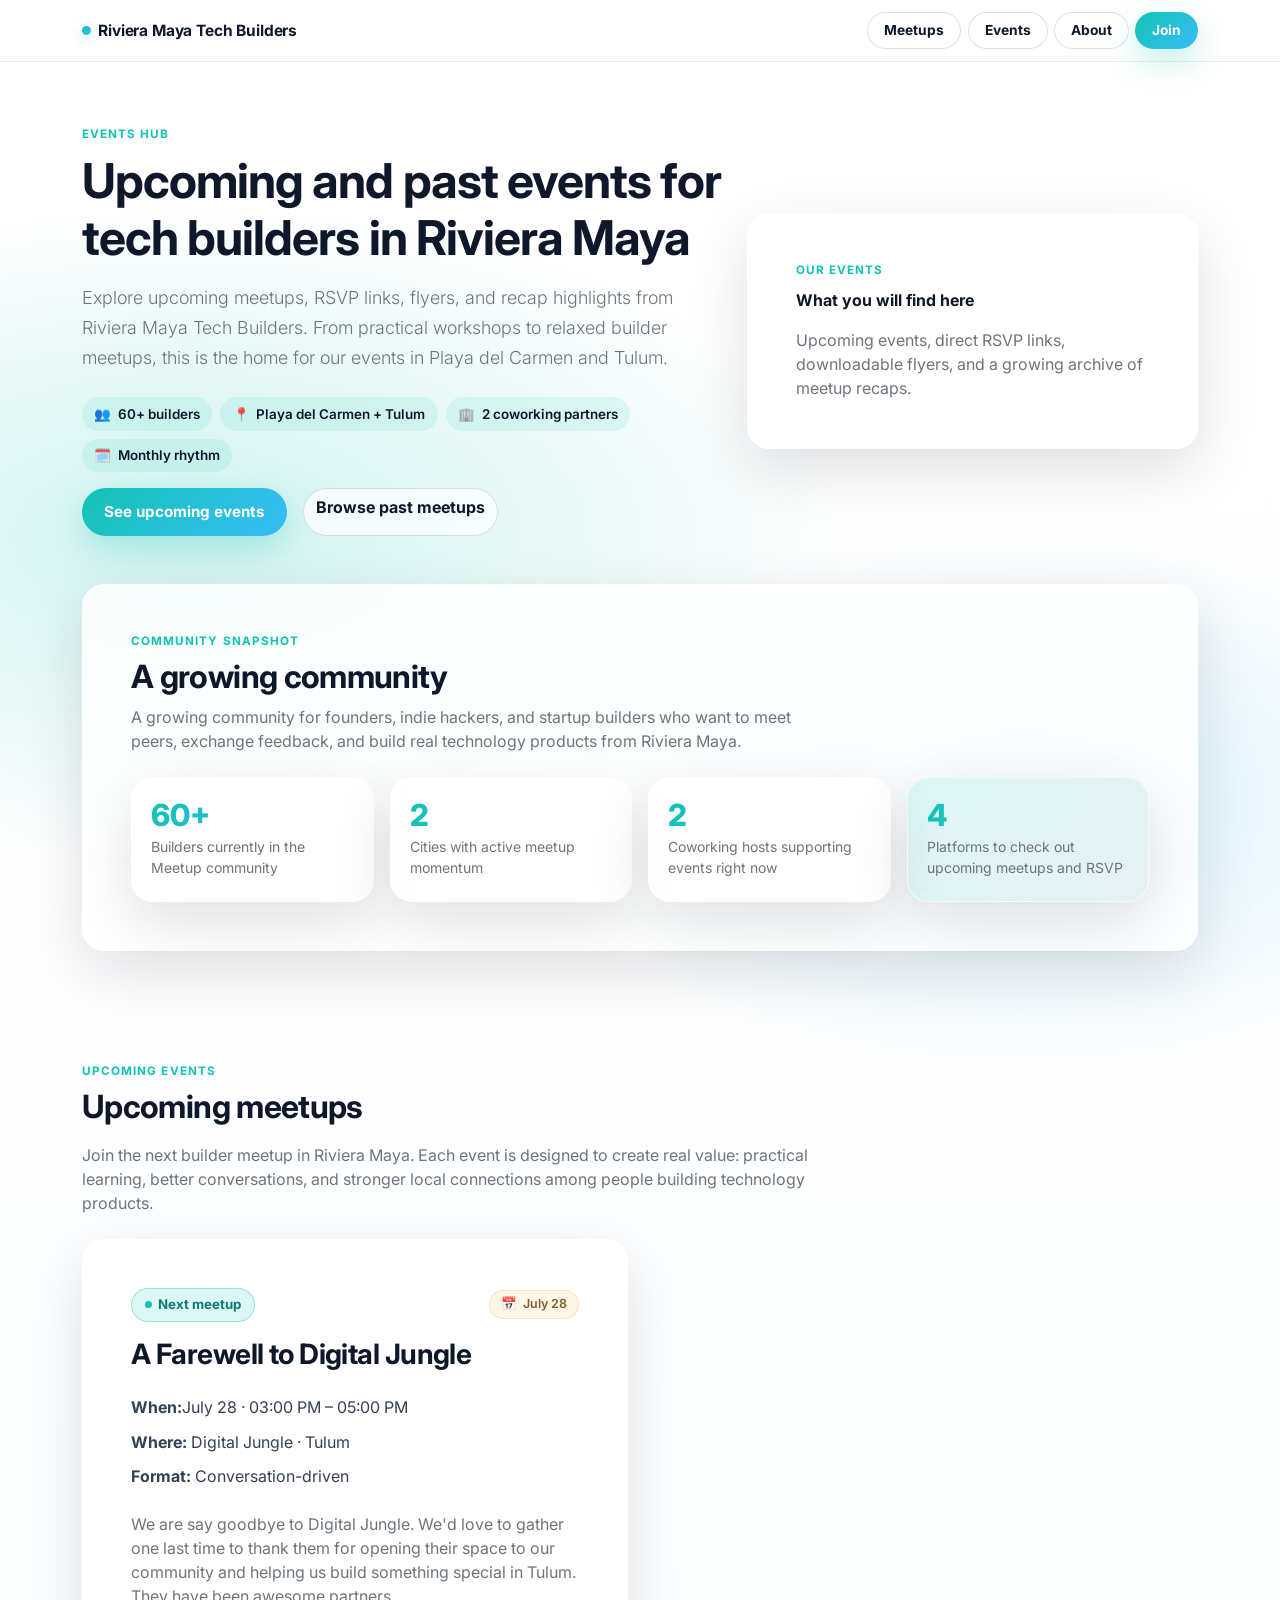
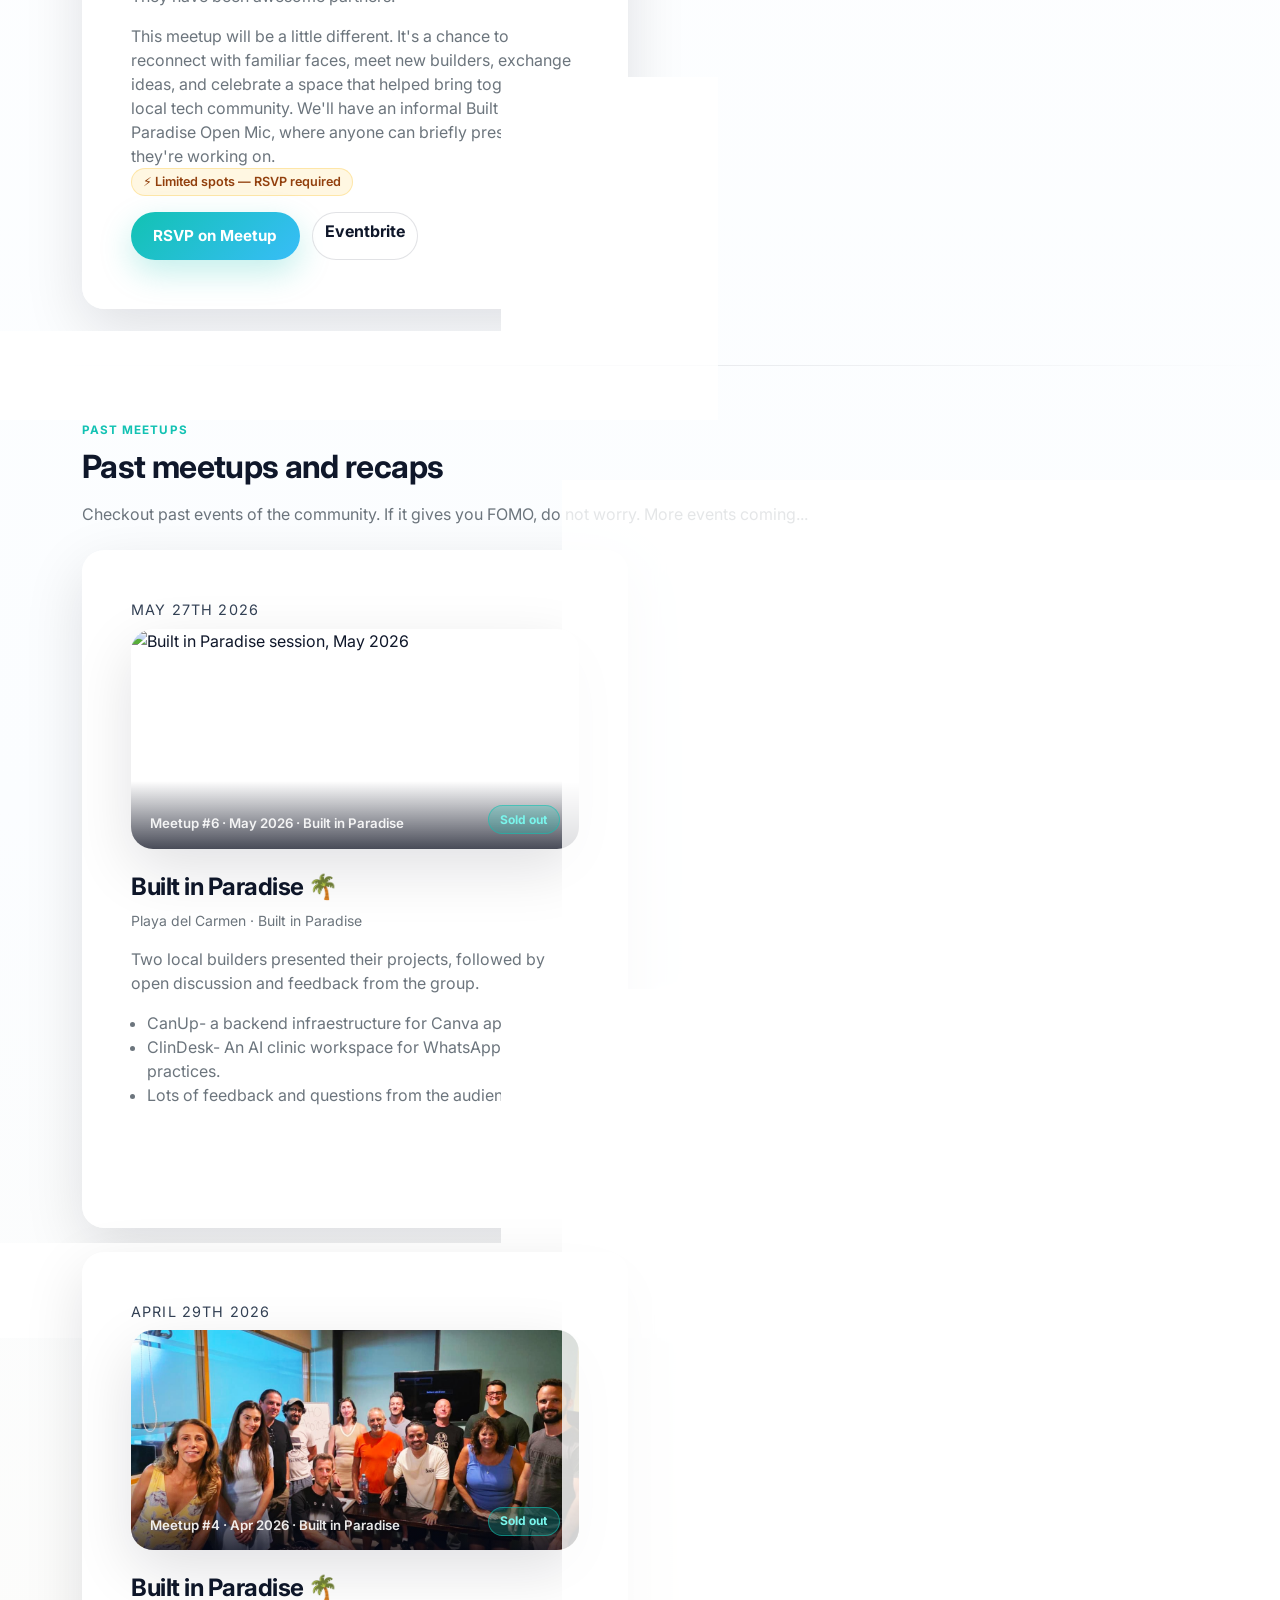
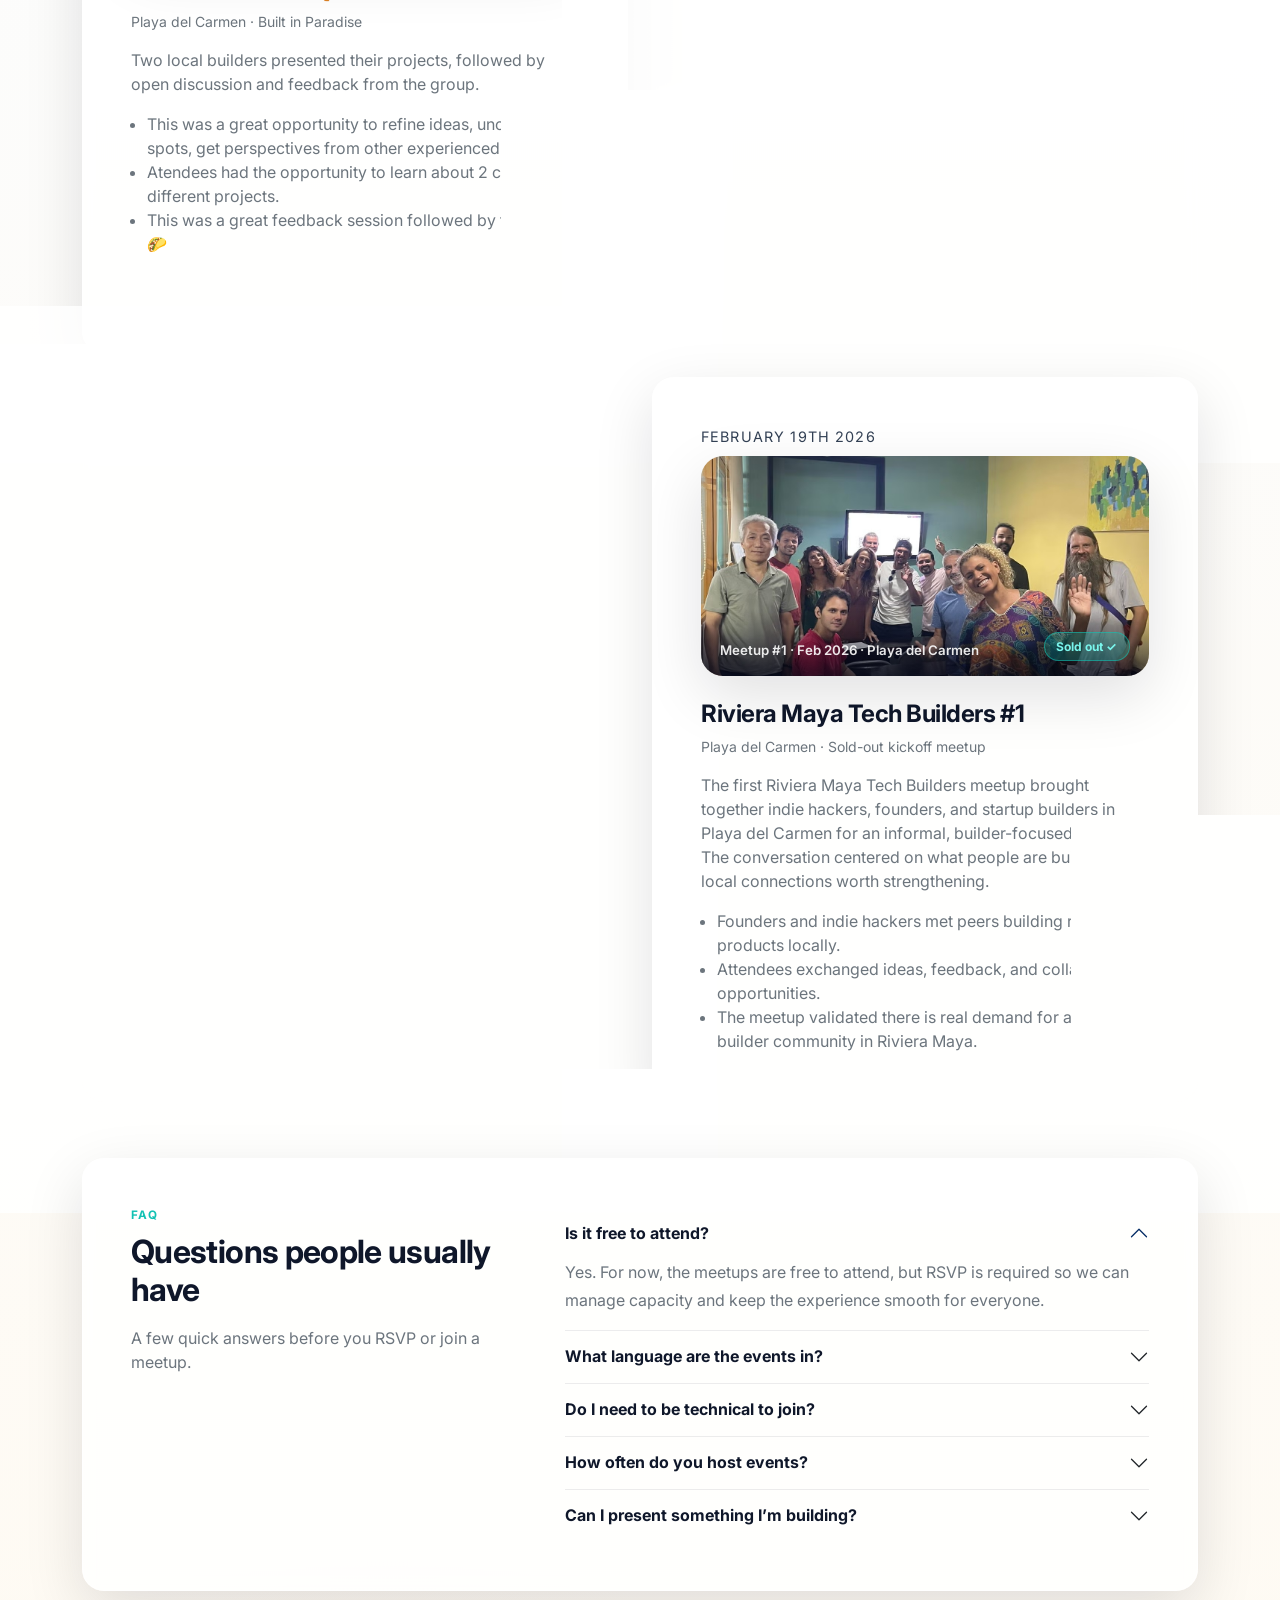
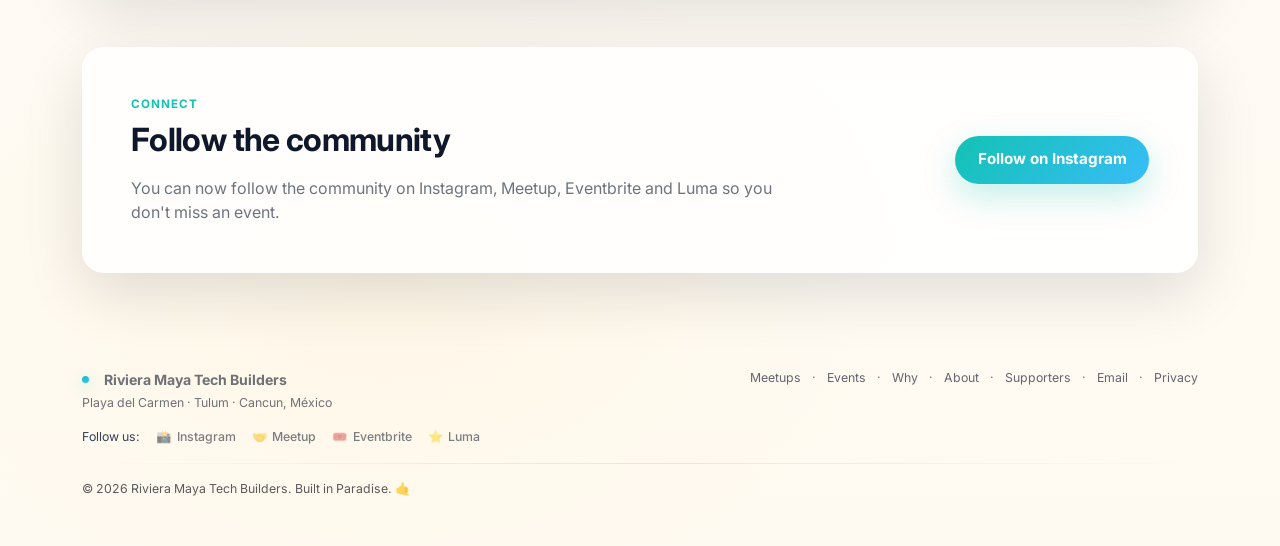
==== events.html @ 6c993499 "add tulum event" ====
<!doctype html>
<html lang="en">
<head>
  <meta charset="utf-8" />
  <meta name="viewport" content="width=device-width, initial-scale=1" />

  <!-- ── SEO: Primary ─────────────────────────────────────── -->
  <title>Riviera Maya Tech Builders Events | Meetups for Founders & Indie Hackers</title>
  <meta name="description" content="See upcoming and past Riviera Maya Tech Builders events in Playa del Carmen and Tulum. Workshops, meetup recaps, RSVP links, and community updates for founders and indie hackers." />
  <meta name="author" content="Riviera Maya Tech Builders" />
  <link rel="canonical" href="https://rivieramaya.tech/events" />
  <meta name="robots" content="index, follow" />
  <meta name="theme-color" content="#12c2b3" />

  <!-- ── SEO: Open Graph ──────────────────────────────────── -->
  <meta property="og:type" content="website" />
  <meta property="og:url" content="https://rivieramaya.tech/events" />
  <meta property="og:title" content="Riviera Maya Tech Builders Events | Upcoming & Past Meetups" />
  <meta property="og:description" content="See upcoming and past Riviera Maya Tech Builders events, meetup recaps, photos, and RSVP links." />
  <meta property="og:image" content="https://rivieramaya.tech/assets/og-image.png" />
  <meta property="og:image:width" content="1200" />
  <meta property="og:image:height" content="630" />
  <meta property="og:site_name" content="Riviera Maya Tech Builders" />
  <meta property="og:locale" content="en_US" />

  <!-- ── SEO: Twitter Card ────────────────────────────────── -->
  <meta name="twitter:card" content="summary_large_image" />
  <meta name="twitter:url" content="https://rivieramaya.tech/events" />
  <meta name="twitter:title" content="Riviera Maya Tech Builders Events" />
  <meta name="twitter:description" content="Monthly meetups for indie hackers, SaaS founders & startup builders in Riviera Maya. Join the community." />
  <meta name="twitter:image" content="https://rivieramaya.tech/assets/og-image.png" />
  <meta name="twitter:site" content="@rivieramayatech" />

  <!-- ── Favicon ──────────────────────────────────────────── -->
  <link rel="icon" type="image/png" href="assets/favicon.png" />
  <link rel="apple-touch-icon" href="assets/favicon.png" />

  <!-- ── JSON-LD: Organization + Events ──────────────────── -->
  <script type="application/ld+json">
{
  "@context": "https://schema.org",
  "@graph": [
    {
      "@type": "CollectionPage",
      "@id": "https://rivieramaya.tech/events#webpage",
      "url": "https://rivieramaya.tech/events",
      "name": "Riviera Maya Tech Builders Events",
      "description": "Upcoming and past Riviera Maya Tech Builders events for founders, indie hackers, and startup builders.",
      "isPartOf": { "@id": "https://rivieramaya.tech/#website" },
      "about": { "@id": "https://rivieramaya.tech/#organization" },
      "inLanguage": "en"
    },
    {
      "@type": "Organization",
      "@id": "https://rivieramaya.tech/#organization",
      "name": "Riviera Maya Tech Builders",
      "url": "https://rivieramaya.tech/",
      "logo": {
        "@type": "ImageObject",
        "url": "https://rivieramaya.tech/assets/og-image.png",
        "width": 1200,
        "height": 630
      },
      "sameAs": [
        "https://www.instagram.com/rivieramayatech",
        "https://www.meetup.com/riviera-maya-tech-builders/",
        "https://www.eventbrite.com.mx/o/120842868943",
        "https://lu.ma/rivieramayatech"
      ],
      "contactPoint": {
        "@type": "ContactPoint",
        "email": "hello@rivieramaya.tech",
        "contactType": "community"
      }
    },
    {
      "@type": "Event",
      "@id": "https://rivieramaya.tech/events#event-tulum-2026-04-25",
      "name": "Riviera Maya Tech Builders – Tulum Chapter Builders Meetup",
      "description": "A relaxed, conversation-driven meetup for people building technology products in and around Tulum. Builders meet to share what they are working on, exchange ideas, and spark collaborations.",
      "startDate": "2026-04-25T10:00:00-05:00",
      "endDate": "2026-04-25T12:30:00-05:00",
      "eventAttendanceMode": "https://schema.org/OfflineEventAttendanceMode",
      "eventStatus": "https://schema.org/EventScheduled",
      "image": [
        "https://rivieramaya.tech/assets/og-image.png"
      ],
      "url": "https://www.meetup.com/riviera-maya-tech-builders/events/313715257/",
      "organizer": { "@id": "https://rivieramaya.tech/#organization" },
      "location": {
        "@type": "Place",
        "name": "Digital Jungle",
        "address": {
          "@type": "PostalAddress",
          "addressLocality": "Tulum",
          "addressRegion": "Quintana Roo",
          "addressCountry": "MX"
        }
      }
    },
    {
      "@type": "Event",
      "@id": "https://rivieramaya.tech/events#event-pdc-2026-04-29",
      "name": "Riviera Maya Tech Builders – Built in Paradise",
      "description": "A builder feedback session in Playa del Carmen where two local builders present their projects, receive thoughtful feedback, and spark open discussion around products being built in Riviera Maya.",
      "startDate": "2026-04-29T18:00:00-05:00",
      "endDate": "2026-04-29T20:00:00-05:00",
      "eventAttendanceMode": "https://schema.org/OfflineEventAttendanceMode",
      "eventStatus": "https://schema.org/EventScheduled",
      "image": [
        "https://rivieramaya.tech/assets/og-image.png"
      ],
      "url": "https://www.meetup.com/riviera-maya-tech-builders/events/313937793/",
      "organizer": { "@id": "https://rivieramaya.tech/#organization" },
      "location": {
        "@type": "Place",
        "name": "Nest Coworking",
        "address": {
          "@type": "PostalAddress",
          "addressLocality": "Playa del Carmen",
          "addressRegion": "Quintana Roo",
          "addressCountry": "MX"
        }
      }
    }
  ]
}
</script>

  <!-- ── Tally embed ──────────────────────────────────────── -->
  <script async src="https://tally.so/widgets/embed.js"></script>

  <!-- ── Bootstrap 5 ─────────────────────────────────────── -->
  <link href="https://cdn.jsdelivr.net/npm/bootstrap@5.3.3/dist/css/bootstrap.min.css" rel="stylesheet" />

  <!-- ── Fonts ────────────────────────────────────────────── -->
  <link rel="preconnect" href="https://fonts.googleapis.com" />
  <link rel="preconnect" href="https://fonts.gstatic.com" crossorigin />
  <link href="https://fonts.googleapis.com/css2?family=Inter:wght@400;500;600;700;800&display=swap" rel="stylesheet" />

  <link rel="stylesheet" href="assets/style.css" />

  <style>
    .events-hero {
    padding-top: calc(var(--nav-h) + 4rem);
    padding-bottom: 3rem;
  }

  .eyebrow-link {
    color: var(--sea);
    font-weight: 700;
    text-decoration: none;
  }

  .stats-grid {
    display: grid;
    grid-template-columns: repeat(4, minmax(0, 1fr));
    gap: 1rem;
  }

  .stat-card {
    padding: 1.4rem 1.2rem;
    border-radius: 22px;
    background: rgba(255,255,255,.82);
    backdrop-filter: blur(6px);
    -webkit-backdrop-filter: blur(6px);
    border: 1px solid rgba(255,255,255,.65);
    box-shadow: var(--shadow);
    transition: transform .18s ease, box-shadow .18s ease;
  }
  .stat-card:hover {
    transform: translateY(-2px);
    box-shadow: 0 24px 60px rgba(2,6,23,.14);
  }

  .stat-value {
    font-size: 1.9rem;
    font-weight: 800;
    line-height: 1;
    margin-bottom: .35rem;
    background: linear-gradient(135deg, var(--sea) 0%, var(--sea-2) 100%);
    -webkit-background-clip: text;
    -webkit-text-fill-color: transparent;
    background-clip: text;
  }

  .event-detail-card { position: relative; }

  .event-link-row {
    display: flex;
    flex-wrap: wrap;
    gap: .75rem;
    margin-top: 1.25rem;
  }

  .event-detail-list {
    display: grid;
    gap: .65rem;
    margin: 1rem 0 0;
  }

  .event-detail-list div { color: var(--muted); }

  .section-note { max-width: 760px; }

  .archive-photo {
    width: 100%;
    height: 240px;
    object-fit: cover;
    object-position: center;
    border-radius: 16px;
    border: 1px solid rgba(15,23,42,.06);
    margin-bottom: 1rem;
    display: block;
    box-shadow: 0 10px 25px rgba(2,6,23,.08);
    transition: transform .25s ease, box-shadow .25s ease;
  }

  .archive-photo:hover {
    transform: scale(1.02);
    box-shadow: 0 16px 40px rgba(2,6,23,.12);
  }

  .micro-pill {
    display: inline-flex;
    align-items: center;
    gap: .4rem;
    padding: .42rem .78rem;
    border-radius: 999px;
    background: rgba(18,194,179,.10);
    color: var(--ink);
    font-size: .84rem;
    font-weight: 600;
  }

  .archive-year {
    font-size: .9rem;
    letter-spacing: .08em;
    text-transform: uppercase;
    color: var(--muted);
  }

  .instagram-card {
    background: linear-gradient(135deg, rgba(18,194,179,.14), rgba(11,119,138,.10));
  }

  /* Past event photos: compact fixed height (not the wide 16/10 ratio used on homepage) */
  #past-events .community-photo {
    aspect-ratio: unset;
    height: 220px;
  }

  @media (max-width: 991px) {
    .stats-grid { grid-template-columns: repeat(2, minmax(0,1fr)); }
  }

  @media (max-width: 575px) {
    .stats-grid { grid-template-columns: 1fr; }
  }

  .faq-accordion .accordion-item {
    background: transparent;
    border: 0;
    border-bottom: 1px solid rgba(15,23,42,.08);
  }

  .faq-accordion .accordion-button {
    background: transparent;
    box-shadow: none;
    padding: 1rem 0;
    font-weight: 700;
    color: var(--ink);
  }

  .faq-accordion .accordion-button:not(.collapsed) {
    background: transparent;
    color: var(--ink);
  }

  .faq-accordion .accordion-button:focus {
    box-shadow: none;
  }

  .faq-accordion .accordion-body {
    padding: 0 0 1rem 0;
    line-height: 1.7;
  }
  </style>
</head>

<body>
  <a href="#main-content" class="skip-link">Skip to main content</a>

  <!-- ════════════════ NAV ════════════════ -->
  <nav class="navbar" id="mainNav" role="navigation" aria-label="Main navigation">
    <div class="container">
      <a class="navbar-brand fw-bold" href="index.html" aria-label="Riviera Maya Tech Builders – home">
        <span class="brand-dot" aria-hidden="true"></span>
        <span class="brand-name">Riviera Maya Tech Builders</span>
        <span class="brand-name-short">RM Tech Builders</span>
      </a>
      <div class="nav-actions">
        <a class="btn ghost btn-sm" href="index.html#meetups">Meetups</a>
        <a class="btn ghost btn-sm" href="events.html" aria-current="page">Events</a>
        <a class="btn ghost btn-sm" href="index.html#about">About</a>
        <button
          class="btn cta btn-sm"
          data-tally-open="J9OvqK"
          data-tally-layout="modal"
          data-tally-width="374"
          data-tally-emoji-text="👋"
          data-tally-emoji-animation="heart-beat"
          data-tally-auto-close="3000"
          aria-label="Join the community"
        >
          Join
        </button>
      </div>
    </div>
  </nav>

  <main id="main-content">
    <section class="section events-hero" aria-labelledby="events-heading">
      <div class="container">
        <div class="row g-4 align-items-center">
          <div class="col-lg-7 fade-up visible">
            <div class="kicker mb-2">Events hub</div>
            <h1 class="display-5 fw-bold mb-3" id="events-heading">Upcoming and past events for tech builders in Riviera Maya</h1>
            <p class="lead text-secondary mb-4" style="max-width:720px">
              Explore upcoming meetups, RSVP links, flyers, and recap highlights from Riviera Maya Tech Builders. From practical workshops to relaxed builder meetups, this is the home for our events in Playa del Carmen and Tulum.
            </p>
            <div class="d-flex flex-wrap gap-2 mb-3">
              <span class="micro-pill"><span aria-hidden="true">👥</span> 60+ builders</span>
              <span class="micro-pill"><span aria-hidden="true">📍</span> Playa del Carmen + Tulum</span>
              <span class="micro-pill"><span aria-hidden="true">🏢</span> 2 coworking partners</span>
              <span class="micro-pill"><span aria-hidden="true">🗓️</span> Monthly rhythm</span>
            </div>
            <div class="d-flex flex-wrap gap-3">
              <a class="btn cta" href="#upcoming-events">See upcoming events</a>
              <a class="btn flyer-btn" href="#past-events">Browse past meetups</a>
            </div>
          </div>
          <div class="col-lg-5 fade-up delay-1 visible">
            <div class="glass p-4 p-md-5">
              <div class="kicker mb-2">Our events</div>
              <div class="fw-bold mb-3">What you will find here</div>
              <div class="text-secondary section-note">
                Upcoming events, direct RSVP links, downloadable flyers, and a growing archive of meetup recaps.
              </div>
            </div>
          </div>
        </div>
      </div>
    </section>

    <section class="section pt-0" aria-labelledby="community-snapshot-heading">
      <div class="container">
        <div class="glass p-4 p-md-5 fade-up visible">
          <div class="row align-items-end g-4 mb-4">
            <div class="col-lg-8">
              <div class="kicker mb-2">Community snapshot</div>
              <h2 class="fw-bold mb-2" id="community-snapshot-heading">A growing community</h2>
              <p class="text-secondary mb-0 section-note">
                A growing community for founders, indie hackers, and startup builders who want to meet peers, exchange feedback, and build real technology products from Riviera Maya.
              </p>
            </div>
          </div>
          <div class="stats-grid">
            <div class="stat-card">
              <div class="stat-value">60+</div>
              <div class="small text-secondary">Builders currently in the Meetup community</div>
            </div>
            <div class="stat-card">
              <div class="stat-value">2</div>
              <div class="small text-secondary">Cities with active meetup momentum</div>
            </div>
            <div class="stat-card">
              <div class="stat-value">2</div>
              <div class="small text-secondary">Coworking hosts supporting events right now</div>
            </div>
            <div class="stat-card instagram-card">
              <div class="stat-value">4</div>
              <div class="small text-secondary">Platforms to check out upcoming meetups and RSVP</div>
            </div>
          </div>
        </div>
      </div>
    </section>

    <section id="upcoming-events" class="section" aria-labelledby="upcoming-events-heading">
      <div class="container">
        <div class="row align-items-end g-4 mb-4">
          <div class="col-lg-8 fade-up visible">
            <div class="kicker mb-2">Upcoming events</div>
            <h2 class="fw-bold mb-3" id="upcoming-events-heading">Upcoming meetups</h2>
            <p class="text-secondary mb-0 section-note">
              Join the next builder meetup in Riviera Maya. Each event is designed to create real value: practical learning, better conversations, and stronger local connections among people building technology products.
            </p>
          </div>
        </div>

        <div class="row g-4">
          
          <div class="col-lg-6 fade-up delay-1 visible" id="tulum">
            <div class="glass p-4 p-md-5 meetup-card d-flex flex-column h-100 event-detail-card">
              <div class="d-flex align-items-center justify-content-between gap-3 mb-3">
                <span class="meetup-badge upcoming">Next meetup</span>
                <span class="date-chip"><span aria-hidden="true">📅</span> <time datetime="2026-07-28">July 28</time></span>
              </div>
              <h3 class="h3 fw-bold mb-2">A Farewell to Digital Jungle</h3>
              <div class="event-detail-list">
                <div><strong>When:</strong>July 28 · 03:00 PM – 05:00 PM</div>
                <div><strong>Where:</strong> Digital Jungle · Tulum</div>
                <div><strong>Format:</strong> Conversation-driven</div>
              </div>
              <p class="text-secondary mt-4 mb-3">
                We are say goodbye to Digital Jungle.
                We'd love to gather one last time to thank them for opening their space to our community and helping us build something special in Tulum. 
                They have been awesome partners.
              </p>
              <p class="text-secondary mb-0">
                This meetup will be a little different. 
              It's a chance to reconnect with familiar faces, meet new builders, exchange ideas, and celebrate a space that helped bring together the local tech community.
              We'll have an informal Built in Paradise Open Mic, where anyone can briefly present what they're working on.
              </p>
              <div class="mb-3">
                <span class="capacity-note">⚡ Limited spots — RSVP required</span>
              </div>
              <div class="event-link-row mt-auto">
                <a class="btn cta" href="https://www.meetup.com/riviera-maya-tech-builders/events/315629586" target="_blank" rel="noopener noreferrer">RSVP on Meetup</a>
                <a class="btn flyer-btn" href="https://www.eventbrite.com.mx/e/riviera-maya-tech-builders-tulum-chapter-a-farewell-to-digital-jungle-tickets-1993697693470" target="_blank" rel="noopener noreferrer">Eventbrite</a>
              </div>
            </div>
          </div>
          
          <!--
          <div class="col-lg-6 fade-up visible" id="built-in-paradise">
            <div class="glass p-4 p-md-5 meetup-card d-flex flex-column h-100 event-detail-card">
              <div class="d-flex align-items-center justify-content-between gap-3 mb-3">
                <span class="meetup-badge">PDC chapter</span>
                <span class="date-chip"><span aria-hidden="true">📅</span> <time datetime="2026-06-29">June 29</time></span>
              </div>
              <h3 class="h3 fw-bold mb-2">Built in Paradise</h3>
              <div class="event-detail-list">
                <div><strong>When:</strong> June 29 · 6:00 PM – 8:00 PM</div>
                <div><strong>Where:</strong> Nest Coworking · Playa del Carmen</div>
                <div><strong>Format:</strong> Local builders will present their projects</div>
              </div>
              <p class="text-secondary mt-4 mb-3">
                A new session of “Built in Paradise”—a series highlighting real tech products being built right here in Riviera Maya 🩴
                It will be a builder feedback night. Basically, a focused, collaborative format where members of the community present what they’re building and receive thoughtful, actionable feedback..
              </p>
              <p class="text-secondary mb-0">
                Builders will present their projects built in paradise (aka Riviera Maya), followed by open discussion and feedback from the group. Let's continue the conversation after with tacos and drinks!
              </p>
              <div class="mb-3">
                <span class="capacity-note">⚡ Limited spots — RSVP required</span>
              </div>
              <div class="event-link-row mt-auto">
                <a class="btn cta" href="https://www.meetup.com/riviera-maya-tech-builders/events/315173365" target="_blank" rel="noopener noreferrer">RSVP on Meetup</a>
                <a class="btn flyer-btn" href="https://www.eventbrite.com.mx/e/riviera-maya-tech-builders-built-in-paradise-tickets-1991409999917" target="_blank" rel="noopener noreferrer">Eventbrite</a>
              </div>
            </div>
          </div>
        </div>
      </div>
      -->
    </section>

    <div class="soft-divider"></div>

    <section id="past-events" class="section" aria-labelledby="past-events-heading">
      <div class="container">
        <div class="row align-items-end g-4 mb-4">
          <div class="col-lg-8 fade-up visible">
            <div class="kicker mb-2">Past meetups</div>
            <h2 class="fw-bold mb-3" id="past-events-heading">Past meetups and recaps</h2>
            <p class="text-secondary mb-0 section-note">
              Checkout past events of the community. If it gives you FOMO, do not worry. More events coming...
            </p>
          </div>
        </div>

        <div class="row g-4">

          <div class="col-lg-6 fade-up visible">
            <article class="glass p-4 p-md-5 h-100">
              <div class="archive-year mb-2">May 27th 2026</div>
              <div class="photo-card mb-4">
                <img src="assets/events/may27.jpg" alt="Built in Paradise session, May 2026" class="community-photo" width="1600" height="1000" loading="lazy" />
                <div class="photo-overlay">
                  <div class="photo-caption-text">Meetup #6 · May 2026 · Built in Paradise</div>
                  <span class="photo-badge sold-out-badge">Sold out</span>
                </div>
              </div>
              <h3 class="h4 fw-bold mb-2">Built in Paradise 🌴</h3>
              <div class="text-secondary small mb-3">Playa del Carmen · Built in Paradise</div>
              <p class="text-secondary mb-3">
                Two local builders presented their projects, followed by open discussion and feedback from the group.
              </p>
              <ul class="text-secondary mb-0 ps-3">
                <li>CanUp- a backend infraestructure for Canva apps.</li>
                <li>ClinDesk- An AI clinic workspace for WhatsApp-first practices.</li>
                <li>Lots of feedback and questions from the audience.</li>
              </ul>
            </article>
          </div>

          <div class="col-lg-6 fade-up visible">
            <article class="glass p-4 p-md-5 h-100">
              <div class="archive-year mb-2">May 16th 2026</div>
              <div class="photo-card mb-4">
                <img src="assets/events/may16.jpg" alt="Product Hunt Workshop, Tulum, May 2026" class="community-photo" width="1600" height="1000" loading="lazy" />
                <div class="photo-overlay">
                  <div class="photo-caption-text">Meetup #5 · April 2026 · Product Hunt Launch Workshop</div>
                  <span class="photo-badge sold-out-badge">100% PH vibes</span>
                </div>
              </div>
              <h3 class="h4 fw-bold mb-2">Tulum Chapter</h3>
              <div class="text-secondary small mb-3">Tulum · PH Launch Workshop</div>
              <p class="text-secondary mb-3">
                The session focused on how to successfully launch on Product Hunt, covering how it works, strategies, and real-world lessons.
              </p>
              <ul class="text-secondary mb-0 ps-3">
                <li>A real example was shared of a product that reached #17 on Product Hunt.</li>
                <li>We are creating a local Product Hunt Network in the Riviera Maya. Tulum is in!</li>
                <li>Participants connected with each other on Product Hunt and discussed collaborating on pre-launch strategies.</li>
              </ul>
            </article>
          </div>

          <div class="col-lg-6 fade-up visible">
            <article class="glass p-4 p-md-5 h-100">
              <div class="archive-year mb-2">April 29th 2026</div>
              <div class="photo-card mb-4">
                <img src="assets/events/april29.jpg" alt="Built in Paradise session, April 2026" class="community-photo" width="1600" height="1000" loading="lazy" />
                <div class="photo-overlay">
                  <div class="photo-caption-text">Meetup #4 · Apr 2026 · Built in Paradise</div>
                  <span class="photo-badge sold-out-badge">Sold out</span>
                </div>
              </div>
              <h3 class="h4 fw-bold mb-2">Built in Paradise 🌴</h3>
              <div class="text-secondary small mb-3">Playa del Carmen · Built in Paradise</div>
              <p class="text-secondary mb-3">
                Two local builders presented their projects, followed by open discussion and feedback from the group.
              </p>
              <ul class="text-secondary mb-0 ps-3">
                <li>This was a great opportunity to refine ideas, uncover blind spots, get perspectives from other experienced builders.</li>
                <li>Atendees had the opportunity to learn about 2 completely different projects.</li>
                <li>This was a great feedback session followed by taco night 🌮</li>
              </ul>
            </article>
          </div>

          <div class="col-lg-6 fade-up visible">
            <article class="glass p-4 p-md-5 h-100">
              <div class="archive-year mb-2">April 25th 2026</div>
              <div class="photo-card mb-4">
                <img src="assets/events/april25.jpg" alt="Tulum meetup at Riviera Maya Tech Builders, April 2026" class="community-photo" width="1600" height="1000" loading="lazy" />
                <div class="photo-overlay">
                  <div class="photo-caption-text">Meetup #3 · April 2026 · Tulum Chapter</div>
                  <span class="photo-badge sold-out-badge">100% cool vibes</span>
                </div>
              </div>
              <h3 class="h4 fw-bold mb-2">Tulum Chapter</h3>
              <div class="text-secondary small mb-3">Tulum · Tulum Chapter</div>
              <p class="text-secondary mb-3">
                This meetup focused on great conversations. 4 different countries represented. Real conexions. Real collaborations sparked.
              </p>
              <ul class="text-secondary mb-0 ps-3">
                <li>People from 4 different countries and lots of food for thought.</li>
                <li>This meetup was full of great convos and real conexions. </li>
                <li>Glad to report that we had our first team working on something together.</li>
                <li>Quote of the day: "I'm glad to find something to do in Tulum other than spiritual/esoteric" events😝</li>
              </ul>
            </article>
          </div>

          <div class="col-lg-6 fade-up visible">
            <article class="glass p-4 p-md-5 h-100">
              <div class="archive-year mb-2">March 18th 2026</div>
              <div class="photo-card mb-4">
                <img src="assets/events/march18.jpg" alt="Product Hunt workshop at Riviera Maya Tech Builders, March 2026" class="community-photo" width="1600" height="1000" loading="lazy" />
                <div class="photo-overlay">
                  <div class="photo-caption-text">Meetup #2 · Mar 2026 · Product Hunt Workshop</div>
                  <span class="photo-badge sold-out-badge">100% tech</span>
                </div>
              </div>
              <h3 class="h4 fw-bold mb-2">Product Hunt workshop</h3>
              <div class="text-secondary small mb-3">Playa del Carmen · Product Hunt workshop</div>
              <p class="text-secondary mb-3">
                The session focused on how to successfully launch on Product Hunt, covering how it works, strategies, and real-world lessons.
              </p>
              <ul class="text-secondary mb-0 ps-3">
                <li>A real example was shared of a product that reached #17 on Product Hunt.</li>
                <li>A powerful concept came out of the workshop: creating a local Product Hunt Network in the Riviera Maya.</li>
                <li>Participants connected with each other on Product Hunt, shared their projects, and discussed collaborating on pre-launch strategies.</li>
              </ul>
            </article>
          </div>
          
                    <div class="col-lg-6 fade-up visible">
            <article class="glass p-4 p-md-5 h-100">
              <div class="archive-year mb-2">February 19th 2026</div>
              <div class="photo-card mb-4">
                <img src="assets/events/february19.jpg" alt="Riviera Maya Tech Builders first meetup in Playa del Carmen" class="community-photo" width="1600" height="1000" loading="lazy" />
                <div class="photo-overlay">
                  <div class="photo-caption-text">Meetup #1 · Feb 2026 · Playa del Carmen</div>
                  <span class="photo-badge sold-out-badge">Sold out ✓</span>
                </div>
              </div>
              <h3 class="h4 fw-bold mb-2">Riviera Maya Tech Builders #1</h3>
              <div class="text-secondary small mb-3">Playa del Carmen · Sold-out kickoff meetup</div>
              <p class="text-secondary mb-3">
                The first Riviera Maya Tech Builders meetup brought together indie hackers, founders, and startup builders in Playa del Carmen for an informal, builder-focused session. The conversation centered on what people are building, local connections worth strengthening.
              </p>
              <ul class="text-secondary mb-0 ps-3">
                <li>Founders and indie hackers met peers building real products locally.</li>
                <li>Attendees exchanged ideas, feedback, and collaboration opportunities.</li>
                <li>The meetup validated there is real demand for a focused builder community in Riviera Maya.</li>
              </ul>
            </article>
          </div>

          
        </div>
      </div>
    </section>

  <section class="section pt-0" aria-labelledby="faq-heading">
    <div class="container">
      <div class="glass p-4 p-md-5 fade-up visible">
        <div class="row g-4 align-items-start">
          <div class="col-lg-5">
            <div class="kicker mb-2">FAQ</div>
            <h2 class="fw-bold mb-3" id="faq-heading">Questions people usually have</h2>
            <p class="text-secondary mb-0 section-note">
              A few quick answers before you RSVP or join a meetup.
            </p>
          </div>

          <div class="col-lg-7">
            <div class="accordion accordion-flush faq-accordion" id="eventsFaq">
              <div class="accordion-item">
                <h3 class="accordion-header" id="faq-one-heading">
                  <button class="accordion-button" type="button" data-bs-toggle="collapse" data-bs-target="#faq-one" aria-expanded="true" aria-controls="faq-one">
                    Is it free to attend?
                  </button>
                </h3>
                <div id="faq-one" class="accordion-collapse collapse show" aria-labelledby="faq-one-heading" data-bs-parent="#eventsFaq">
                  <div class="accordion-body text-secondary">
                    Yes. For now, the meetups are free to attend, but RSVP is required so we can manage capacity and keep the experience smooth for everyone.
                  </div>
                </div>
              </div>

              <div class="accordion-item">
                <h3 class="accordion-header" id="faq-two-heading">
                  <button class="accordion-button collapsed" type="button" data-bs-toggle="collapse" data-bs-target="#faq-two" aria-expanded="false" aria-controls="faq-two">
                    What language are the events in?
                  </button>
                </h3>
                <div id="faq-two" class="accordion-collapse collapse" aria-labelledby="faq-two-heading" data-bs-parent="#eventsFaq">
                  <div class="accordion-body text-secondary">
                    Usually a mix of English and Spanish, depending on who is in the room. The goal is to keep it natural, welcoming, and easy to participate in.
                  </div>
                </div>
              </div>

              <div class="accordion-item">
                <h3 class="accordion-header" id="faq-three-heading">
                  <button class="accordion-button collapsed" type="button" data-bs-toggle="collapse" data-bs-target="#faq-three" aria-expanded="false" aria-controls="faq-three">
                    Do I need to be technical to join?
                  </button>
                </h3>
                <div id="faq-three" class="accordion-collapse collapse" aria-labelledby="faq-three-heading" data-bs-parent="#eventsFaq">
                  <div class="accordion-body text-secondary">
                    No. The community is for people building tech products, so that includes developers, technical founders, product-minded operators, and non-technical founders actively building.
                  </div>
                </div>
              </div>

              <div class="accordion-item">
                <h3 class="accordion-header" id="faq-four-heading">
                  <button class="accordion-button collapsed" type="button" data-bs-toggle="collapse" data-bs-target="#faq-four" aria-expanded="false" aria-controls="faq-four">
                    How often do you host events?
                  </button>
                </h3>
                <div id="faq-four" class="accordion-collapse collapse" aria-labelledby="faq-four-heading" data-bs-parent="#eventsFaq">
                  <div class="accordion-body text-secondary">
                    The goal is to host events monthly, with activity growing across Riviera Maya over time as the community expands.
                  </div>
                </div>
              </div>

              <div class="accordion-item">
                <h3 class="accordion-header" id="faq-five-heading">
                  <button class="accordion-button collapsed" type="button" data-bs-toggle="collapse" data-bs-target="#faq-five" aria-expanded="false" aria-controls="faq-five">
                    Can I present something I’m building?
                  </button>
                </h3>
                <div id="faq-five" class="accordion-collapse collapse" aria-labelledby="faq-five-heading" data-bs-parent="#eventsFaq">
                  <div class="accordion-body text-secondary">
                    Yes, likely yes. Some sessions will be more presentation-friendly than others, but sharing what you are building, asking for feedback, or proposing a topic is very welcome.
                  </div>
                </div>
              </div>
            </div>
          </div>
        </div>
      </div>
    </div>
  </section>

    <section class="section pt-0" aria-labelledby="social-proof-heading">
      <div class="container">
        <div class="glass p-4 p-md-5 fade-up visible">
          <div class="row g-4 align-items-center">
            <div class="col-lg-8">
              <div class="kicker mb-2">Connect</div>
              <h2 class="fw-bold mb-3" id="social-proof-heading">Follow the community</h2>
              <p class="text-secondary mb-0 section-note">
                You can now follow the community on Instagram, Meetup, Eventbrite and Luma so you don't miss an event.
              </p>
            </div>
            <div class="col-lg-4 text-lg-end">
              <a class="btn cta" href="https://www.instagram.com/rivieramayatech" target="_blank" rel="noopener noreferrer">Follow on Instagram</a>
            </div>
          </div>
        </div>
      </div>
    </section>
  </main>
  <footer role="contentinfo">
    <div class="container">
      <div class="d-flex flex-column flex-md-row justify-content-between align-items-start gap-3">
        <div>
          <div class="d-flex align-items-center gap-2 mb-1">
            <span class="brand-dot" style="width:7px;height:7px" aria-hidden="true"></span>
            <span class="fw-bold">Riviera Maya Tech Builders</span>
          </div>
          <div class="small">Playa del Carmen · Tulum · Cancun, México</div>
        </div>

        <nav class="small" aria-label="Footer navigation">
          <a href="index.html#meetups">Meetups</a>
          <span class="mx-2" aria-hidden="true">·</span>
          <a href="events.html">Events</a>
          <span class="mx-2" aria-hidden="true">·</span>
          <a href="index.html#why">Why</a>
          <span class="mx-2" aria-hidden="true">·</span>
          <a href="index.html#about">About</a>
          <span class="mx-2" aria-hidden="true">·</span>
          <a href="index.html#supporters">Supporters</a>
          <span class="mx-2" aria-hidden="true">·</span>
          <a href="mailto:hello@rivieramaya.tech">Email</a>
          <span class="mx-2" aria-hidden="true">·</span>
          <a href="privacy.html">Privacy</a>
        </nav>
      </div>

      <div class="mt-3 d-flex flex-wrap align-items-center gap-3">
        <span class="small" style="color:var(--muted)">Follow us:</span>
        <a class="social-link small"
          href="https://www.instagram.com/rivieramayatech"
          target="_blank" rel="me noopener noreferrer"
          aria-label="Riviera Maya Tech Builders on Instagram">
          <span aria-hidden="true">📸</span> Instagram
        </a>
        <a class="social-link small"
          href="https://www.meetup.com/riviera-maya-tech-builders/"
          target="_blank" rel="me noopener noreferrer"
          aria-label="Riviera Maya Tech Builders on Meetup">
          <span aria-hidden="true">🤝</span> Meetup
        </a>
        <a class="social-link small"
          href="https://www.eventbrite.com.mx/o/120842868943"
          target="_blank" rel="me noopener noreferrer"
          aria-label="Riviera Maya Tech Builders on Eventbrite">
          <span aria-hidden="true">🎟️</span> Eventbrite
        </a>
        <a class="social-link small"
          href="https://luma.com/rivieramayatech"
          target="_blank" rel="me noopener noreferrer"
          aria-label="Riviera Maya Tech Builders on Luma">
          <span aria-hidden="true">⭐</span> Luma
        </a>
      </div>

      <div class="soft-divider my-3"></div>

      <div class="small text-muted">
        © <span id="year"></span> Riviera Maya Tech Builders. Built in Paradise. 🤙
      </div>
    </div>
  </footer>

  <!-- ════════════════ SCRIPTS ════════════════ -->
  <script src="https://cdn.jsdelivr.net/npm/bootstrap@5.3.3/dist/js/bootstrap.bundle.min.js"></script>
  <script>
    // Footer year
    document.getElementById("year").textContent = new Date().getFullYear();

    // Scroll shadow on nav
    const nav = document.getElementById("mainNav");
    window.addEventListener("scroll", () => {
      nav.classList.toggle("scrolled", window.scrollY > 20);
    }, { passive: true });

    // Fade-up on scroll
    const fadeEls = document.querySelectorAll(".fade-up");
    if ("IntersectionObserver" in window) {
      const io = new IntersectionObserver(
        (entries) => entries.forEach(e => {
          if (e.isIntersecting) { e.target.classList.add("visible"); io.unobserve(e.target); }
        }),
        { threshold: 0.10 }
      );
      fadeEls.forEach(el => io.observe(el));
    } else {
      fadeEls.forEach(el => el.classList.add("visible"));
    }
  </script>

</body>
</html>
---- assets/style.css ----
/* ── Design tokens ──────────────────────────────────── */
:root {
  --ink:         #0f172a;
  --muted:       #334155;
  --sea:         #12c2b3;
  --sea-2:       #38bdf8;
  --sand:        #fff6e5;
  --sand-border: rgba(255,207,134,.30);
  --card:        rgba(255,255,255,.82);
  --shadow:      0 20px 60px rgba(2,6,23,.12);
  --shadow-sm:   0 8px 24px rgba(2,6,23,.08);
  --radius:      22px;
  --nav-h:       62px;
}

/* ── Base ────────────────────────────────────────────── */
*, *::before, *::after { box-sizing: border-box; }
html { scroll-behavior: smooth; }

body {
  font-family: "Inter", system-ui, -apple-system, Segoe UI, Roboto, Arial, sans-serif;
  color: var(--ink);
  background:
    radial-gradient(1200px 600px at 15% 10%, rgba(18,194,179,.20), transparent 55%),
    radial-gradient(900px 500px at 80% 15%, rgba(56,189,248,.18), transparent 55%),
    radial-gradient(900px 600px at 30% 95%, rgba(255,246,229,.85), transparent 55%),
    linear-gradient(180deg, #ffffff, #fbfdff 45%, #fffaf1 100%);
  overflow-x: hidden;
}

/* ── Typography ─────────────────────────────────────── */
h1, h2, h3, h4 {
  font-family: inherit;
  letter-spacing: -0.02em;
}

/* ── Accessibility ──────────────────────────────────── */
.skip-link {
  position: absolute;
  left: -9999px;
  top: auto;
  width: 1px;
  height: 1px;
  overflow: hidden;
}
.skip-link:focus {
  position: fixed;
  top: 1rem;
  left: 1rem;
  width: auto;
  height: auto;
  padding: .75rem 1rem;
  background: #fff;
  color: var(--ink);
  border-radius: 999px;
  box-shadow: var(--shadow-sm);
  z-index: 2000;
  text-decoration: none;
}

/* ════════════════════════════════════════════════════
   NAV
════════════════════════════════════════════════════ */
.navbar {
  backdrop-filter: blur(12px) saturate(1.3);
  -webkit-backdrop-filter: blur(12px) saturate(1.3);
  background: rgba(255,255,255,.75) !important;
  border-bottom: 1px solid rgba(15,23,42,.08);
  transition: box-shadow .25s ease;
  position: fixed;
  top: 0; left: 0; right: 0;
  z-index: 1000;
  min-height: var(--nav-h);
  padding-top: .55rem;
  padding-bottom: .55rem;
}
.navbar.scrolled {
  box-shadow: 0 4px 28px rgba(2,6,23,.08);
}

.navbar .container {
  display: flex;
  align-items: center;
  justify-content: space-between;
  flex-wrap: nowrap;
  gap: .5rem;
  width: 100%;
}

.navbar-brand {
  font-weight: 700;
  font-size: .97rem;
  letter-spacing: -.01em;
  white-space: nowrap;
  flex-shrink: 1;
  min-width: 0;
  display: flex;
  align-items: center;
  text-decoration: none;
  color: var(--ink);
}
.navbar-brand:hover { color: var(--ink); }

.brand-name-short { display: none; }

.brand-dot {
  width: 9px;
  height: 9px;
  border-radius: 999px;
  background: linear-gradient(135deg, var(--sea), var(--sea-2));
  display: inline-block;
  flex-shrink: 0;
  margin-right: .45rem;
  box-shadow: 0 4px 14px rgba(18,194,179,.40);
  animation: pulse-dot 3s ease-in-out infinite;
}

@keyframes pulse-dot {
  0%,100% { box-shadow: 0 4px 14px rgba(18,194,179,.40); }
  50% { box-shadow: 0 4px 22px rgba(18,194,179,.70); }
}

.nav-actions {
  display: flex;
  align-items: center;
  gap: .4rem;
  flex-shrink: 0;
  flex-wrap: nowrap;
}

@media (max-width: 575px) {
  .navbar {
    padding-top: .45rem;
    padding-bottom: .45rem;
  }
  .navbar .container {
    flex-direction: row;
    align-items: center;
    justify-content: space-between;
    gap: .5rem;
  }
  .navbar-brand {
    font-size: .88rem;
  }
  /* Hide ghost nav links on small screens — keep only the CTA */
  .nav-actions .ghost {
    display: none;
  }
  .nav-actions .cta {
    font-size: .84rem;
    padding: .46rem 1rem;
  }
}

/* ── Buttons ─────────────────────────────────────────── */
.cta {
  border-radius: 999px;
  padding: .78rem 1.4rem;
  font-weight: 700;
  font-size: .95rem;
  background: linear-gradient(135deg, var(--sea) 0%, var(--sea-2) 100%);
  border: 0;
  color: #fff !important;
  box-shadow: 0 12px 32px rgba(18,194,179,.26);
  transition: filter .18s, transform .18s, box-shadow .18s;
  display: inline-flex;
  align-items: center;
  gap: .4rem;
  text-decoration: none;
  cursor: pointer;
}
.cta:hover {
  filter: saturate(1.1) brightness(.97);
  transform: translateY(-1px);
  box-shadow: 0 18px 42px rgba(18,194,179,.34);
}
.cta:active { transform: translateY(0); }
.cta.btn-sm { padding: .5rem 1.05rem; font-size: .86rem; }

.ghost {
  border-radius: 999px;
  padding: .78rem 1.3rem;
  font-weight: 700;
  font-size: .95rem;
  border: 1.5px solid rgba(15,23,42,.13);
  background: rgba(255,255,255,.65);
  color: var(--ink);
  transition: background .18s, border-color .18s, transform .18s;
  text-decoration: none;
  display: inline-flex;
  align-items: center;
  cursor: pointer;
}
.ghost:hover {
  background: rgba(255,255,255,.92);
  border-color: rgba(15,23,42,.22);
  transform: translateY(-1px);
}
.ghost.btn-sm { padding: .42rem 1rem; font-size: .86rem; }

.flyer-btn {
  background: rgba(255,255,255,.70);
  border: 1.5px solid rgba(15,23,42,.12);
  color: var(--ink);
  border-radius: 999px;
  font-weight: 700;
  transition: background .18s, border-color .18s;
}
.flyer-btn:hover {
  background: rgba(255,255,255,.95);
  border-color: rgba(15,23,42,.20);
}

/* ── Cards ───────────────────────────────────────────── */
.glass {
  background: var(--card);
  backdrop-filter: blur(6px);
  -webkit-backdrop-filter: blur(6px);
  border: 1px solid rgba(255,255,255,.65);
  border-radius: var(--radius);
  box-shadow: var(--shadow);
}
.glass-sand {
  background: rgba(255,246,229,.78);
  border: 1px solid var(--sand-border);
  border-radius: var(--radius);
  box-shadow: var(--shadow-sm);
}

/* ── Pills / labels ──────────────────────────────────── */
.pill {
  display: inline-flex;
  align-items: center;
  gap: .45rem;
  padding: .44rem .88rem;
  border-radius: 999px;
  background: rgba(18,194,179,.10);
  border: 1px solid rgba(18,194,179,.26);
  color: var(--muted);
  font-weight: 600;
  font-size: .88rem;
}

.meetup-badge {
  display: inline-flex;
  align-items: center;
  gap: .4rem;
  padding: .38rem .8rem;
  border-radius: 999px;
  background: rgba(18,194,179,.10);
  border: 1px solid rgba(18,194,179,.22);
  color: var(--muted);
  font-weight: 700;
  font-size: .83rem;
}
.meetup-badge.upcoming {
  background: rgba(18,194,179,.14);
  border-color: rgba(18,194,179,.35);
  color: #0a7d74;
}
.meetup-badge.upcoming::before {
  content: '';
  display: inline-block;
  width: 7px;
  height: 7px;
  border-radius: 50%;
  background: var(--sea);
  animation: pulse-dot 2s ease-in-out infinite;
}

.kicker {
  font-weight: 700;
  letter-spacing: .09em;
  text-transform: uppercase;
  font-size: .73rem;
  color: var(--sea);
}

.date-chip {
  display: inline-flex;
  align-items: center;
  gap: .35rem;
  padding: .28rem .7rem;
  border-radius: 999px;
  background: rgba(255,246,229,.90);
  border: 1px solid rgba(255,180,80,.28);
  color: #7c5e2a;
  font-size: .78rem;
  font-weight: 600;
}

/* ── Hero primitives ─────────────────────────────────── */
.hero {
  padding-top: calc(var(--nav-h) + 4.5rem);
  padding-bottom: 4rem;
}
@media (max-width: 991px) { .hero { padding-top: calc(var(--nav-h) + 3rem); } }
@media (max-width: 767px) { .hero { padding-top: calc(var(--nav-h) + 2.5rem); } }
@media (max-width: 575px) { .hero { padding-top: calc(var(--nav-h) + 4rem); } }

.hero .headline {
  font-weight: 800;
  letter-spacing: -0.03em;
  max-width: 16ch;
}
@media (max-width: 576px) {
  .hero .headline { font-size: 2.2rem !important; }
}

.hero-img {
  width: 100%;
  border-radius: var(--radius);
  box-shadow: var(--shadow);
  object-fit: cover;
  aspect-ratio: 4 / 3;
  background: #e2e8f0;
}

.lead {
  color: var(--muted);
  font-size: 1.12rem;
  line-height: 1.68;
}

/* ── Generic blocks ───────────────────────────────────── */
.icon {
  width: 42px;
  height: 42px;
  border-radius: 14px;
  display: grid;
  place-items: center;
  background: rgba(18,194,179,.11);
  border: 1px solid rgba(18,194,179,.22);
  font-size: 1.1rem;
  flex-shrink: 0;
}

.section { padding: 3.5rem 0; }

.meetup-card { overflow: hidden; }

.meetup-meta {
  color: var(--muted);
  font-size: .97rem;
  display: flex;
  align-items: center;
  gap: .4rem;
}
.meetup-meta::before {
  content: attr(data-icon);
  font-size: .9rem;
}

.meetup-actions {
  display: flex;
  flex-wrap: wrap;
  gap: .65rem;
  margin-top: auto;
}

.meetup-flyer {
  width: 100%;
  border-radius: 18px;
  display: block;
  border: 1px solid rgba(15,23,42,.08);
  box-shadow: 0 12px 30px rgba(2,6,23,.08);
}
@media (max-width: 991.98px) {
  .meetup-flyer {
    max-width: 520px;
    margin: 0 auto;
  }
}

/* ── Supporters ───────────────────────────────────────── */
.support-card {
  display: block;
  text-decoration: none;
  color: inherit;
  transition: transform .18s ease, box-shadow .18s ease, border-color .18s ease;
}
.support-card:hover {
  transform: translateY(-3px);
  box-shadow: 0 24px 60px rgba(2,6,23,.14);
  border-color: rgba(18,194,179,.30);
}
.support-logo-wrap {
  height: 72px;
  display: flex;
  align-items: center;
  justify-content: center;
  margin-bottom: 1rem;
}
.support-logo {
  max-height: 56px;
  max-width: 180px;
  width: auto;
  object-fit: contain;
}

/* ── Divider ──────────────────────────────────────────── */
.soft-divider {
  height: 1px;
  background: linear-gradient(90deg, transparent, rgba(15,23,42,.09), transparent);
}

/* ── Footer ───────────────────────────────────────────── */
footer {
  padding: 2.5rem 0 3rem;
  color: rgba(15,23,42,.60);
  font-size: .88rem;
}
footer a {
  color: rgba(15,23,42,.65);
  text-decoration: none;
  transition: color .15s;
}
footer a:hover { color: var(--sea); }

.social-link {
  display: inline-flex;
  align-items: center;
  gap: .35rem;
  color: rgba(15,23,42,.55);
  text-decoration: none;
  font-weight: 500;
  transition: color .15s;
}
.social-link:hover { color: var(--sea); }

/* ── Social Proof Strip ─────────────────────────────── */
.proof-strip {
  padding: 0 0 2.5rem;
}
.proof-strip-inner {
  display: flex;
  align-items: center;
  justify-content: space-around;
  padding: 1.6rem 2.5rem;
  flex-wrap: wrap;
  gap: 1rem;
}
.proof-item {
  text-align: center;
  flex: 1;
  min-width: 120px;
}
.proof-num {
  font-size: 1.9rem;
  font-weight: 800;
  line-height: 1;
  background: linear-gradient(135deg, var(--sea) 0%, var(--sea-2) 100%);
  -webkit-background-clip: text;
  -webkit-text-fill-color: transparent;
  background-clip: text;
  margin-bottom: .3rem;
}
.proof-label {
  font-size: .76rem;
  font-weight: 600;
  color: var(--muted);
  text-transform: uppercase;
  letter-spacing: .05em;
}
.proof-divider {
  width: 1px;
  height: 36px;
  background: rgba(15,23,42,.10);
  flex-shrink: 0;
}
@media (max-width: 767px) {
  .proof-strip-inner { gap: 1.25rem; padding: 1.25rem 1.5rem; }
  .proof-divider { display: none; }
  .proof-item { min-width: calc(50% - 1.5rem); }
}
@media (max-width: 575px) {
  .proof-num { font-size: 1.55rem; }
}

/* ── Community Photos ────────────────────────────────── */
.community-action { padding-bottom: 0; }

/* Homepage community photos: compact fixed height */
.community-action .community-photo {
  aspect-ratio: unset;
  height: 220px;
}

.photo-card {
  position: relative;
  border-radius: var(--radius);
  overflow: hidden;
  box-shadow: var(--shadow);
}
.community-photo {
  width: 100%;
  aspect-ratio: 16 / 10;
  object-fit: cover;
  display: block;
  transition: transform .4s ease;
}
.photo-card:hover .community-photo {
  transform: scale(1.03);
}
.photo-overlay {
  position: absolute;
  bottom: 0; left: 0; right: 0;
  background: linear-gradient(to top, rgba(2,6,23,.72) 0%, transparent 100%);
  padding: 1.5rem 1.2rem .9rem;
  display: flex;
  align-items: flex-end;
  justify-content: space-between;
  gap: .5rem;
}
.photo-caption-text {
  color: rgba(255,255,255,.90);
  font-size: .83rem;
  font-weight: 600;
}
.photo-badge {
  display: inline-flex;
  align-items: center;
  padding: .28rem .72rem;
  border-radius: 999px;
  font-size: .75rem;
  font-weight: 700;
  white-space: nowrap;
  flex-shrink: 0;
}
.sold-out-badge {
  background: rgba(18,194,179,.25);
  border: 1px solid rgba(18,194,179,.55);
  color: #7af5ec;
}

/* ── Capacity note on event cards ────────────────────── */
.capacity-note {
  display: inline-flex;
  align-items: center;
  gap: .3rem;
  font-size: .79rem;
  color: #92400e;
  font-weight: 600;
  background: rgba(251,191,36,.13);
  border: 1px solid rgba(251,191,36,.30);
  border-radius: 999px;
  padding: .22rem .68rem;
}

/* ── SVG icons in Why section ────────────────────────── */
.icon svg {
  width: 20px;
  height: 20px;
  stroke: var(--sea);
  flex-shrink: 0;
}

/* ── Fade-up ──────────────────────────────────────────── */
.fade-up {
  opacity: 0;
  transform: translateY(20px);
  transition: opacity .5s ease, transform .5s ease;
}
.fade-up.visible {
  opacity: 1;
  transform: translateY(0);
}
.delay-1 { transition-delay: .10s; }
.delay-2 { transition-delay: .18s; }
.delay-3 { transition-delay: .28s; }
.delay-4 { transition-delay: .38s; }
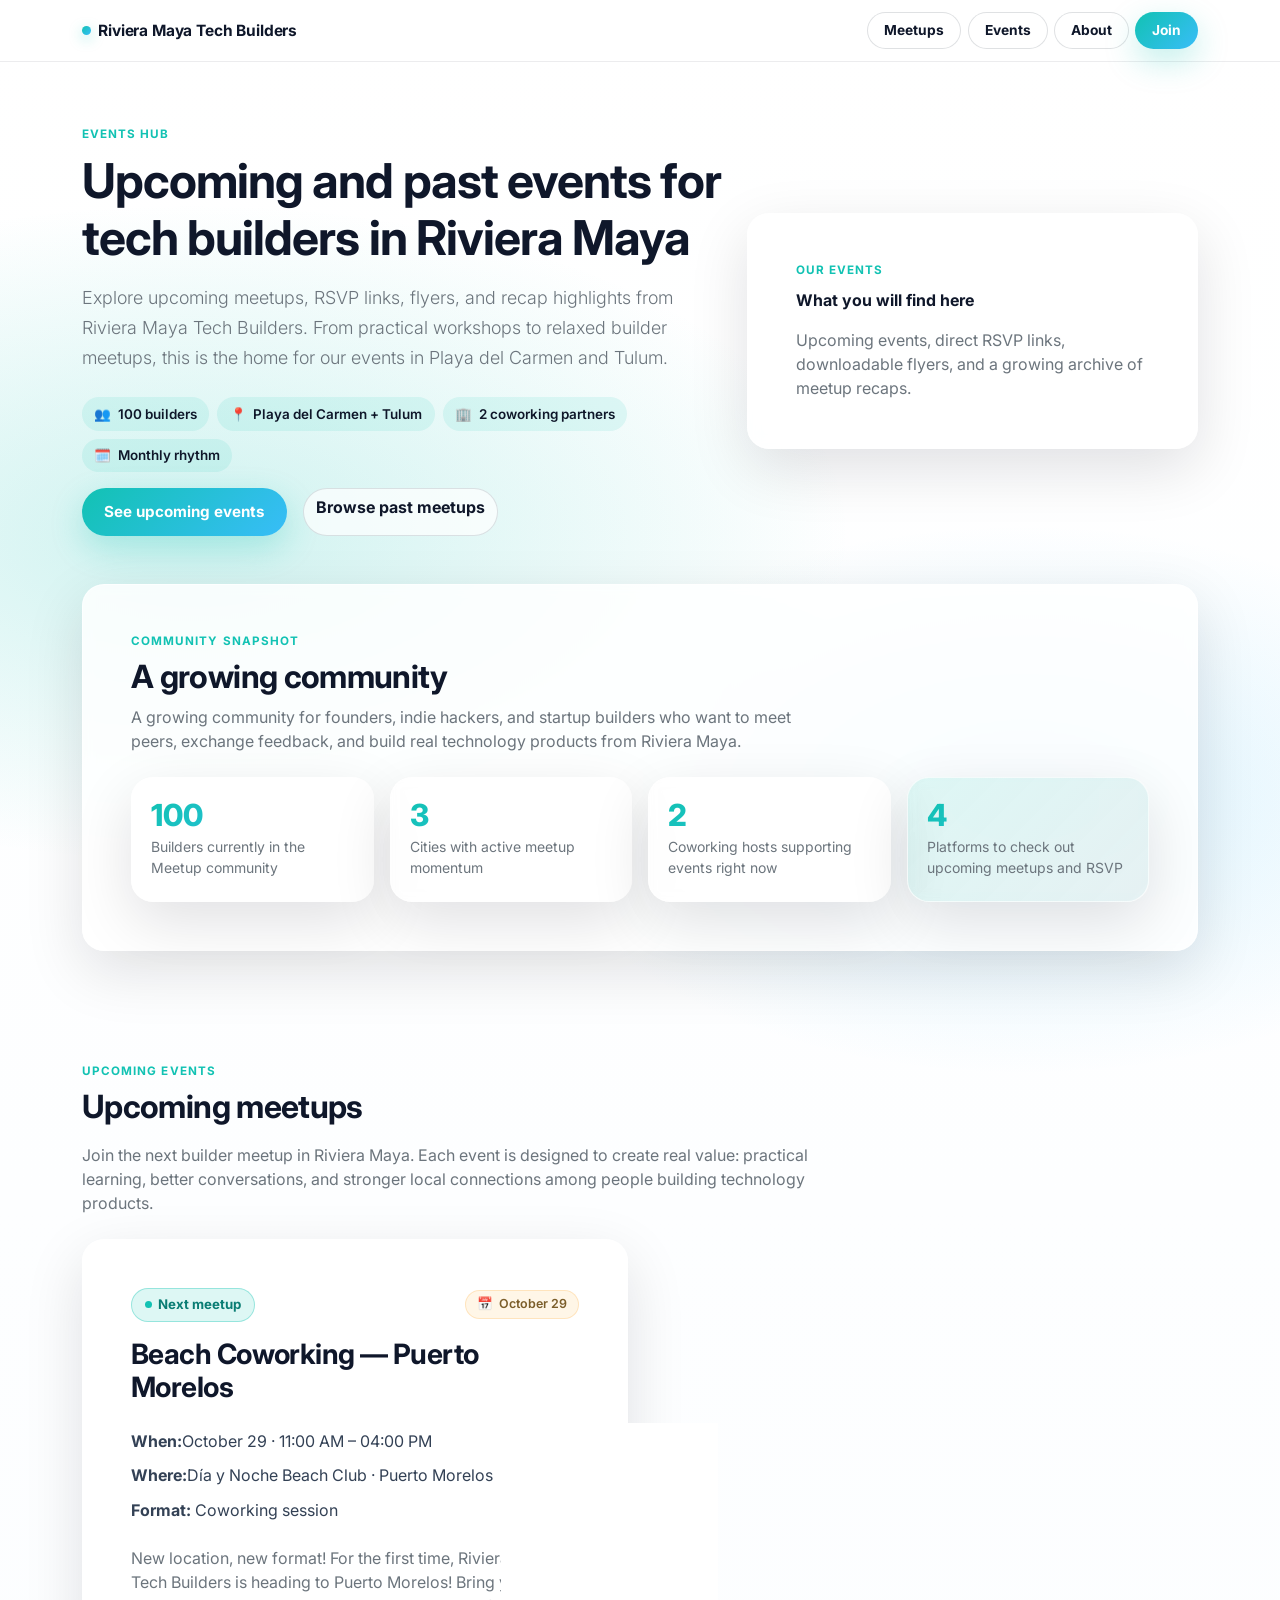
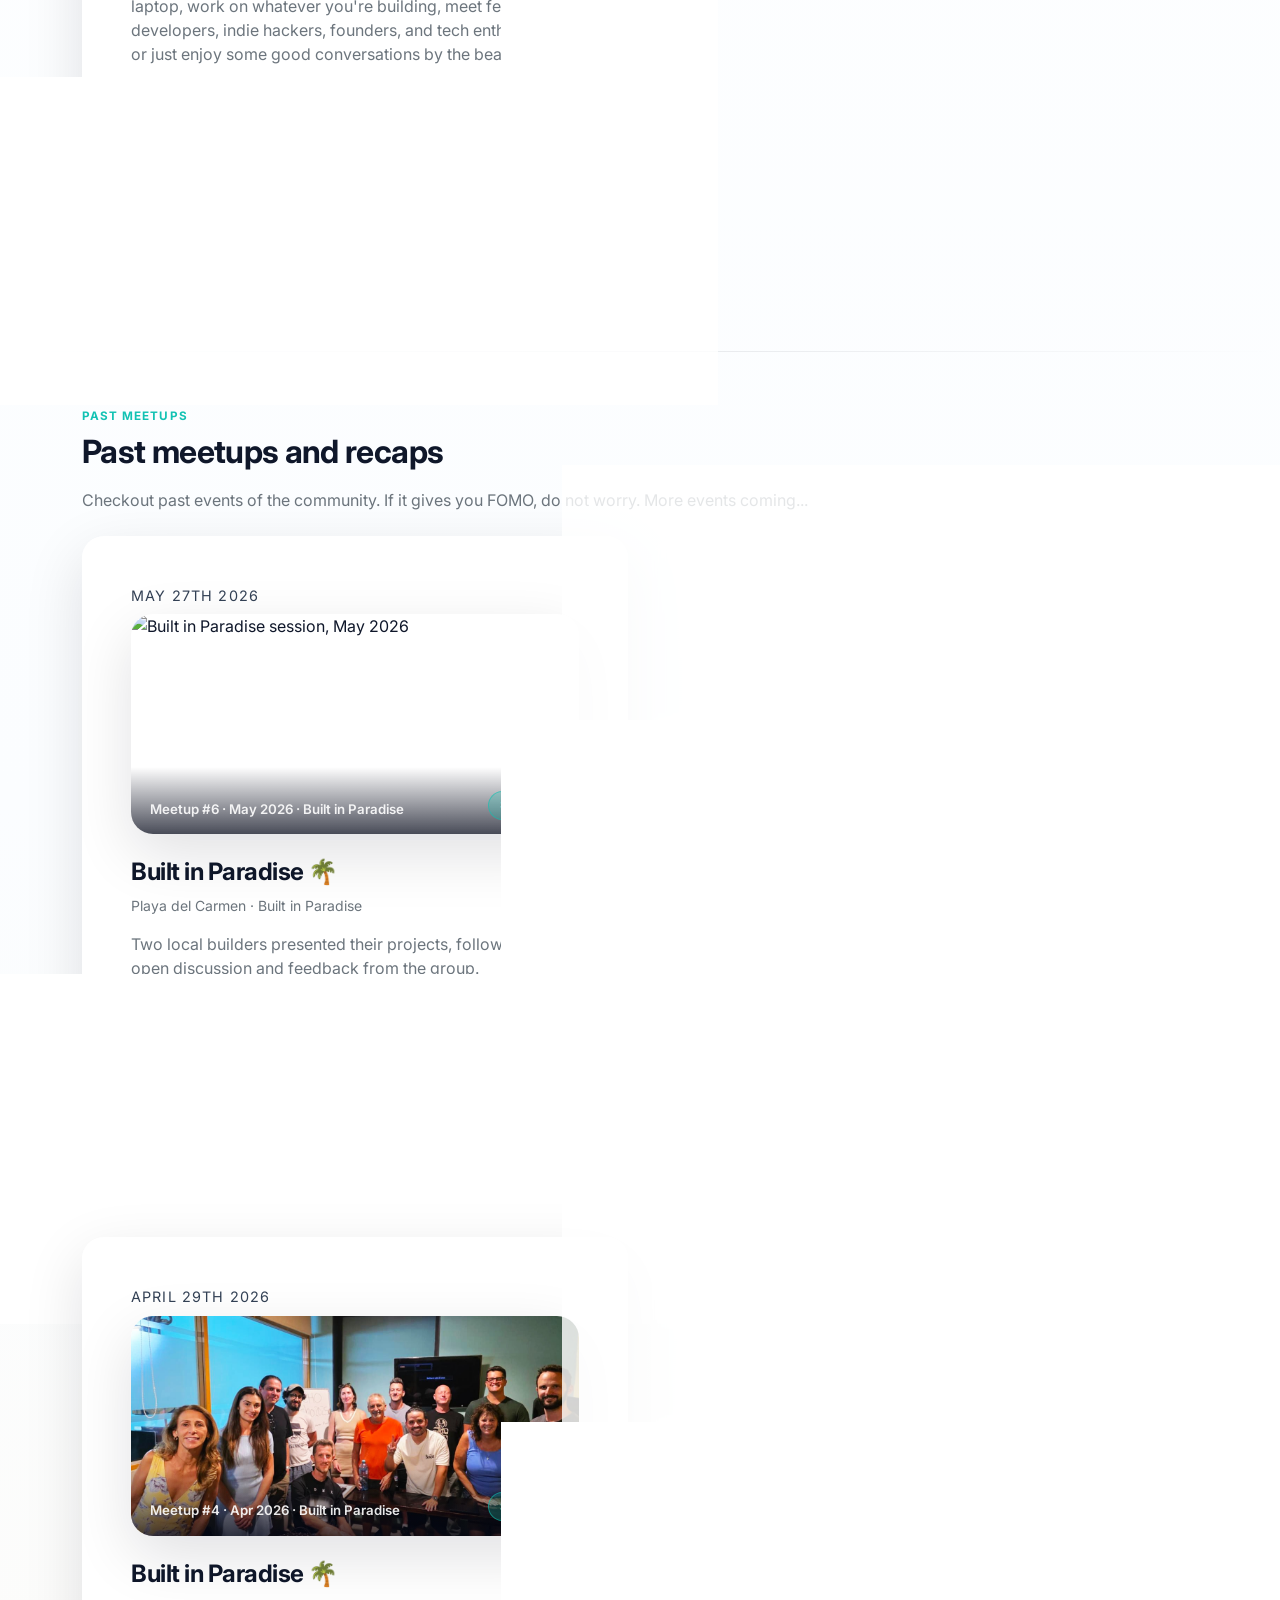
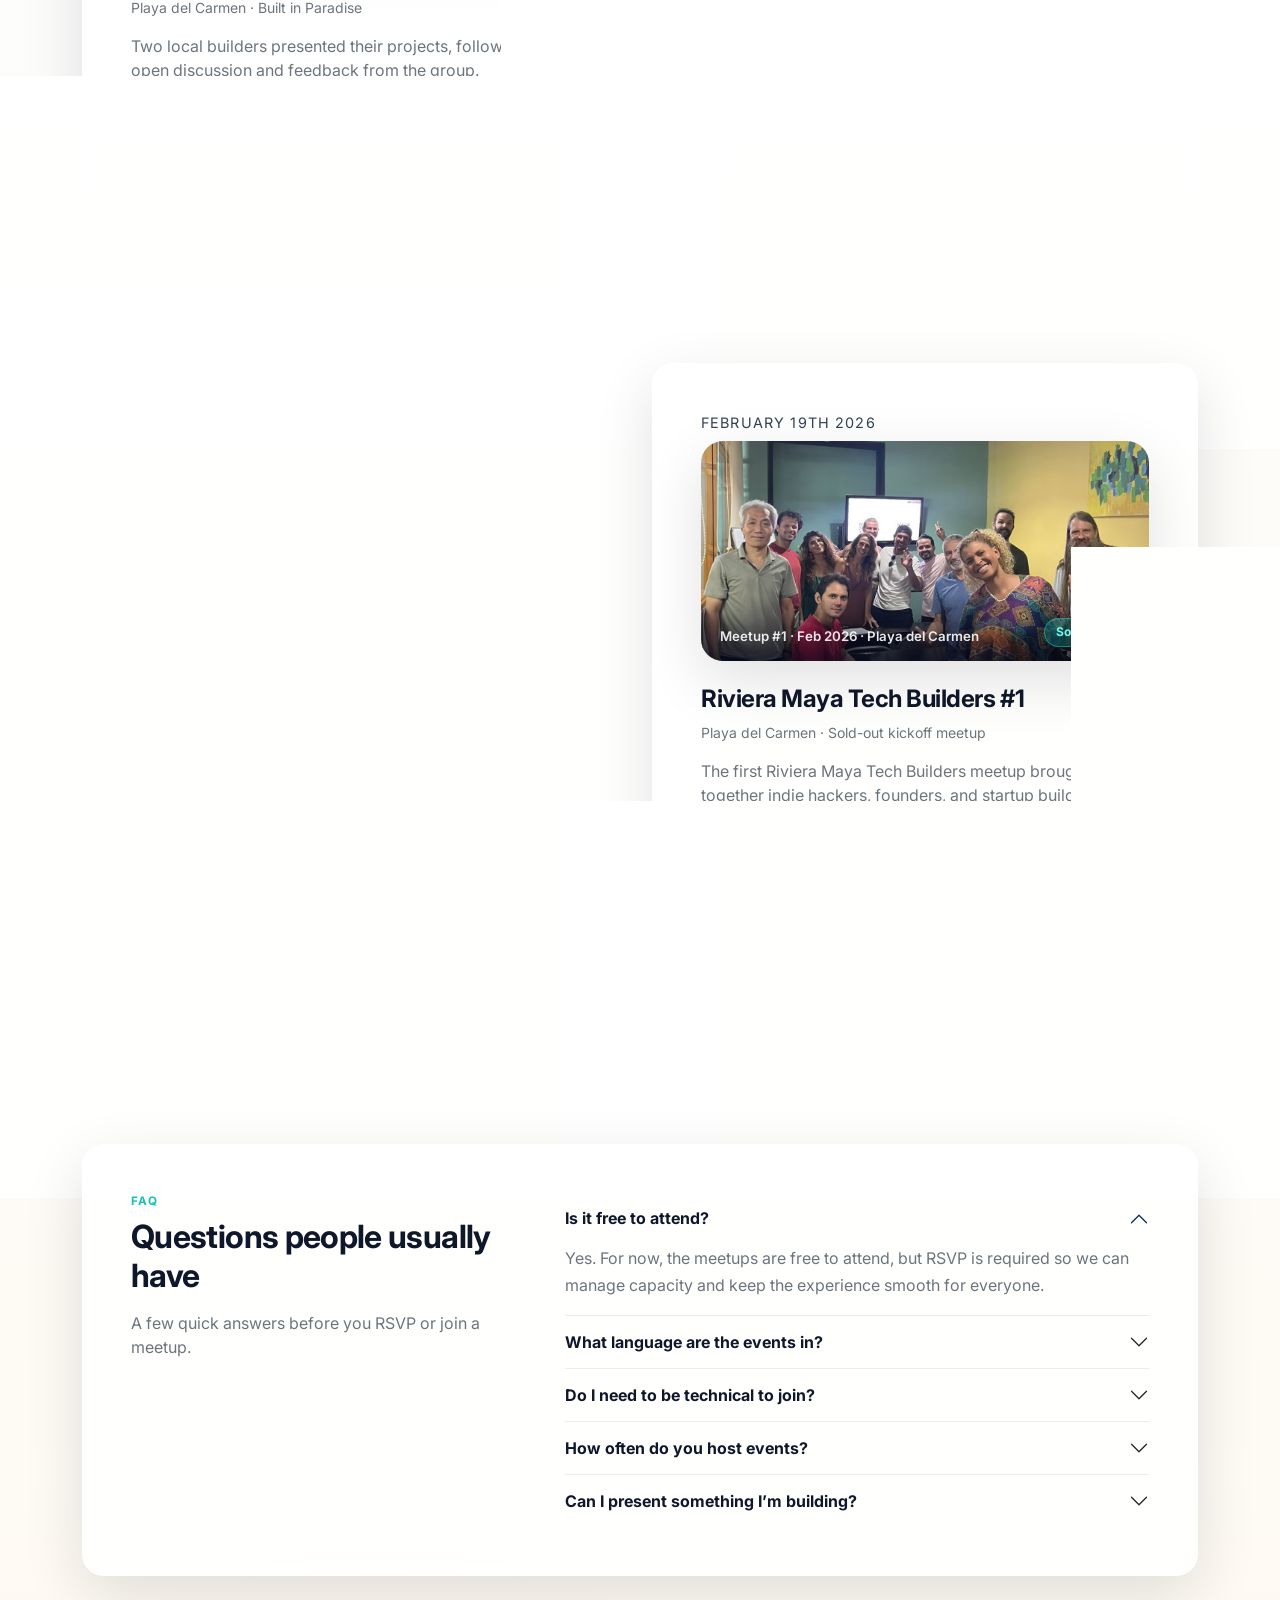
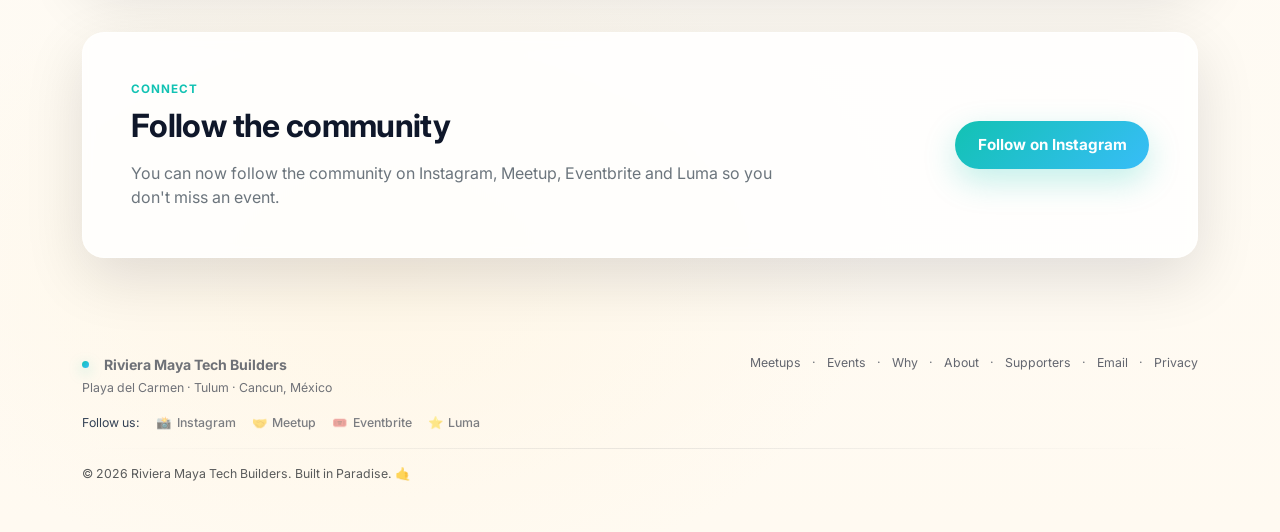
==== commit b1092310: "add puerto morelos meetup" ====
--- a/events.html
+++ b/events.html
@@ -330,7 +330,7 @@
               Explore upcoming meetups, RSVP links, flyers, and recap highlights from Riviera Maya Tech Builders. From practical workshops to relaxed builder meetups, this is the home for our events in Playa del Carmen and Tulum.
             </p>
             <div class="d-flex flex-wrap gap-2 mb-3">
-              <span class="micro-pill"><span aria-hidden="true">👥</span> 60+ builders</span>
+              <span class="micro-pill"><span aria-hidden="true">👥</span> 100 builders</span>
               <span class="micro-pill"><span aria-hidden="true">📍</span> Playa del Carmen + Tulum</span>
               <span class="micro-pill"><span aria-hidden="true">🏢</span> 2 coworking partners</span>
               <span class="micro-pill"><span aria-hidden="true">🗓️</span> Monthly rhythm</span>
@@ -367,11 +367,11 @@
           </div>
           <div class="stats-grid">
             <div class="stat-card">
-              <div class="stat-value">60+</div>
+              <div class="stat-value">100</div>
               <div class="small text-secondary">Builders currently in the Meetup community</div>
             </div>
             <div class="stat-card">
-              <div class="stat-value">2</div>
+              <div class="stat-value">3</div>
               <div class="small text-secondary">Cities with active meetup momentum</div>
             </div>
             <div class="stat-card">
@@ -405,30 +405,28 @@
             <div class="glass p-4 p-md-5 meetup-card d-flex flex-column h-100 event-detail-card">
               <div class="d-flex align-items-center justify-content-between gap-3 mb-3">
                 <span class="meetup-badge upcoming">Next meetup</span>
-                <span class="date-chip"><span aria-hidden="true">📅</span> <time datetime="2026-07-28">July 28</time></span>
-              </div>
-              <h3 class="h3 fw-bold mb-2">A Farewell to Digital Jungle</h3>
+                <span class="date-chip"><span aria-hidden="true">📅</span> <time datetime="2026-10-29">October 29</time></span>
+              </div>
+              <h3 class="h3 fw-bold mb-2">Beach Coworking — Puerto Morelos</h3>
               <div class="event-detail-list">
-                <div><strong>When:</strong>July 28 · 03:00 PM – 05:00 PM</div>
-                <div><strong>Where:</strong> Digital Jungle · Tulum</div>
-                <div><strong>Format:</strong> Conversation-driven</div>
+                <div><strong>When:</strong>October 29 · 11:00 AM – 04:00 PM</div>
+                <div><strong>Where:</strong>Día y Noche Beach Club · Puerto Morelos</div>
+                <div><strong>Format:</strong> Coworking session</div>
               </div>
               <p class="text-secondary mt-4 mb-3">
-                We are say goodbye to Digital Jungle.
-                We'd love to gather one last time to thank them for opening their space to our community and helping us build something special in Tulum. 
-                They have been awesome partners.
+                 ​New location, new format! For the first time, Riviera Maya Tech Builders is heading to Puerto Morelos! 
+              Bring your laptop, work on whatever you're building, meet fellow developers, indie hackers, founders, and tech enthusiasts, or just enjoy some good conversations by the beach.
               </p>
               <p class="text-secondary mb-0">
-                This meetup will be a little different. 
-              It's a chance to reconnect with familiar faces, meet new builders, exchange ideas, and celebrate a space that helped bring together the local tech community.
-              We'll have an informal Built in Paradise Open Mic, where anyone can briefly present what they're working on.
+                No presentations, no pitches, no formal agenda. 
+                Just a chance to get some work done, exchange ideas, reconnect, and enjoy the Riviera Maya together.
               </p>
               <div class="mb-3">
                 <span class="capacity-note">⚡ Limited spots — RSVP required</span>
               </div>
               <div class="event-link-row mt-auto">
-                <a class="btn cta" href="https://www.meetup.com/riviera-maya-tech-builders/events/315629586" target="_blank" rel="noopener noreferrer">RSVP on Meetup</a>
-                <a class="btn flyer-btn" href="https://www.eventbrite.com.mx/e/riviera-maya-tech-builders-tulum-chapter-a-farewell-to-digital-jungle-tickets-1993697693470" target="_blank" rel="noopener noreferrer">Eventbrite</a>
+                <a class="btn cta" href="https://www.meetup.com/riviera-maya-tech-builders/events/317094755" target="_blank" rel="noopener noreferrer">RSVP on Meetup</a>
+                <a class="btn flyer-btn" href="https://www.eventbrite.com.mx/e/beach-coworking-riviera-maya-tech-builders-tickets-2003791291694" target="_blank" rel="noopener noreferrer">Eventbrite</a>
               </div>
             </div>
           </div>
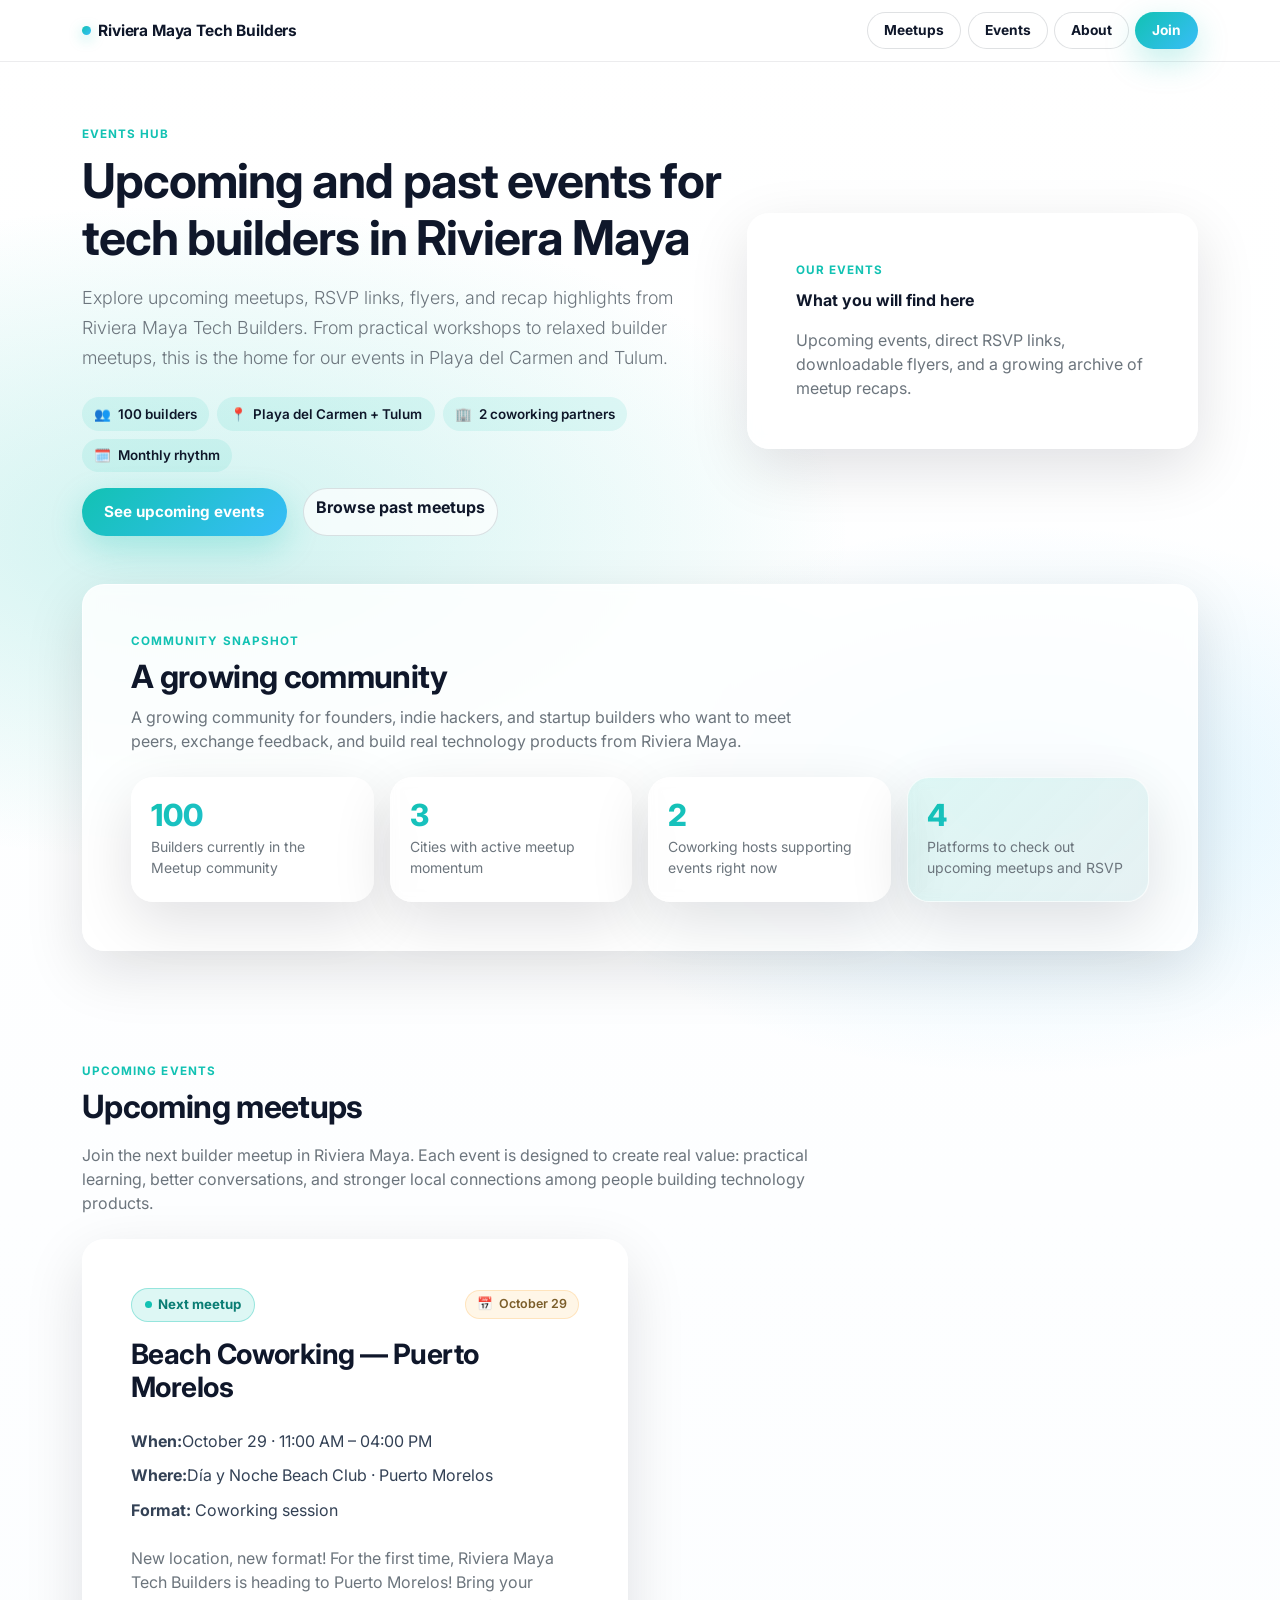
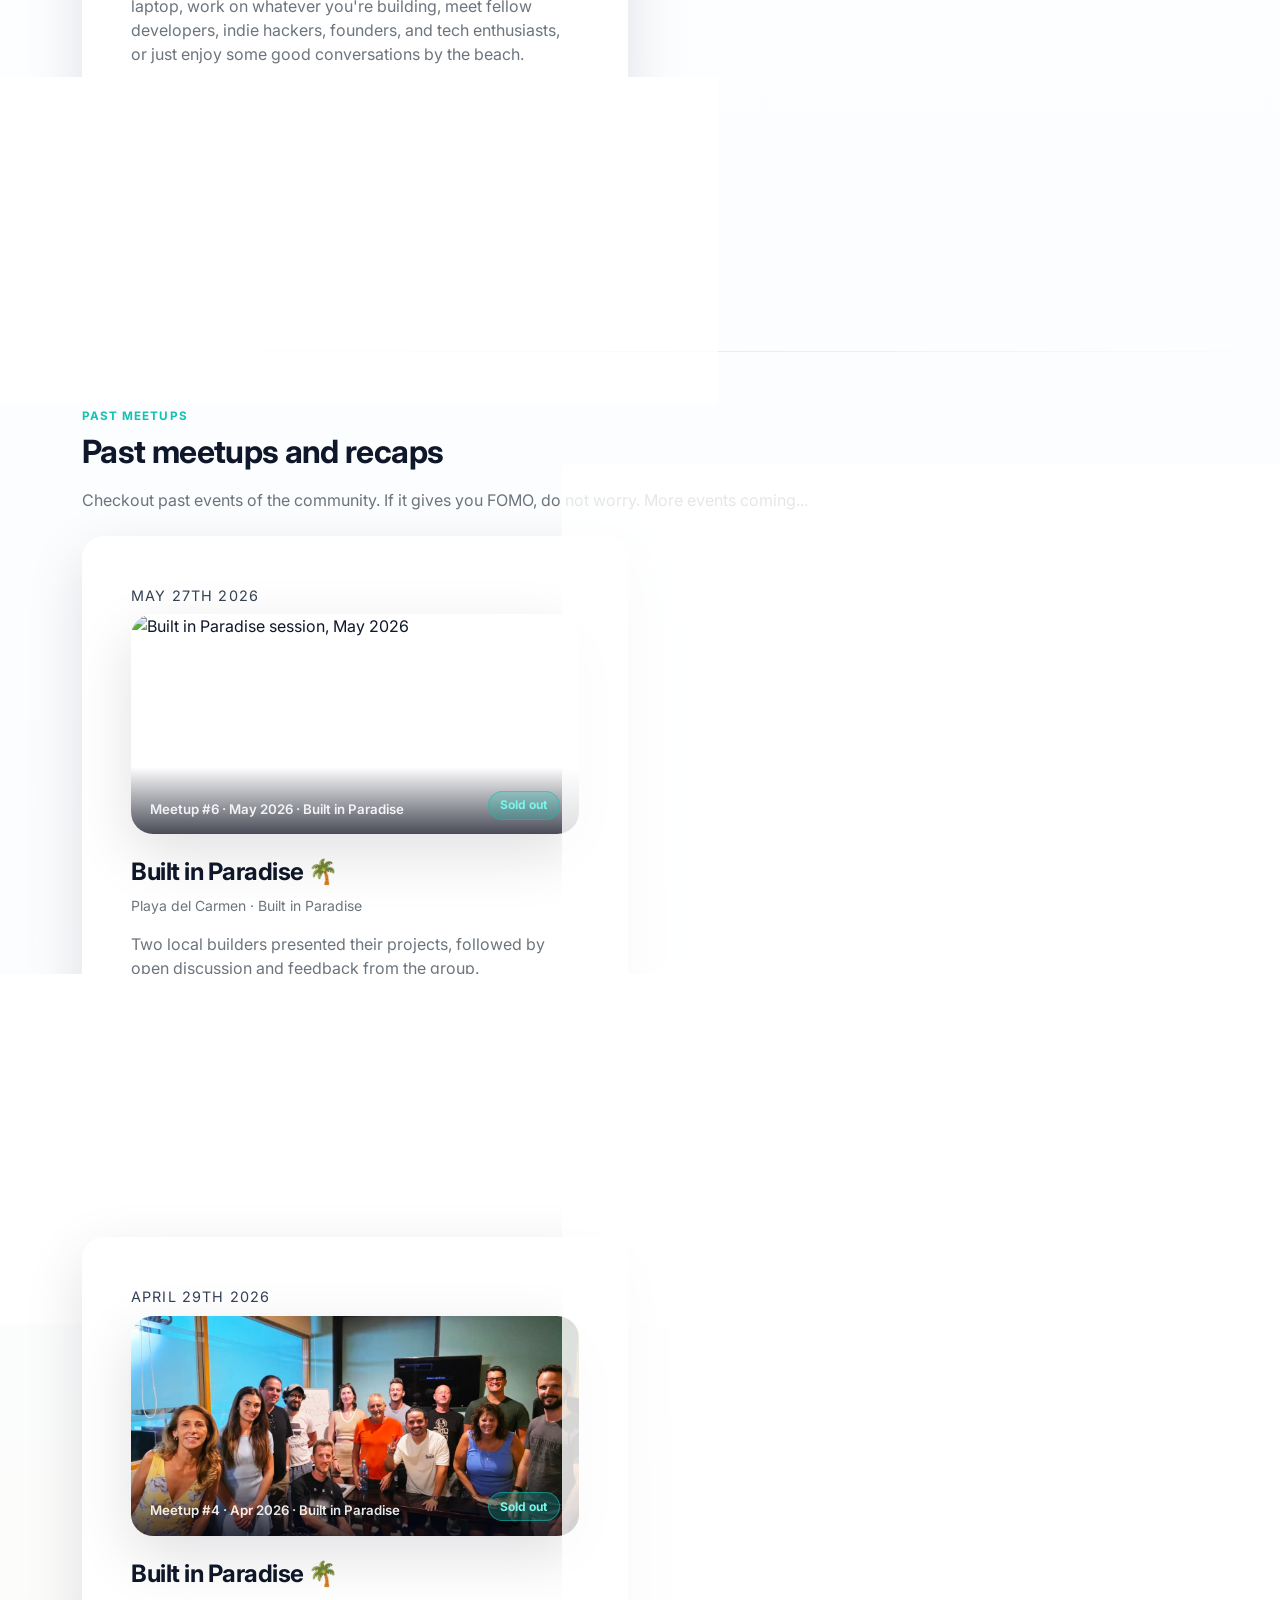
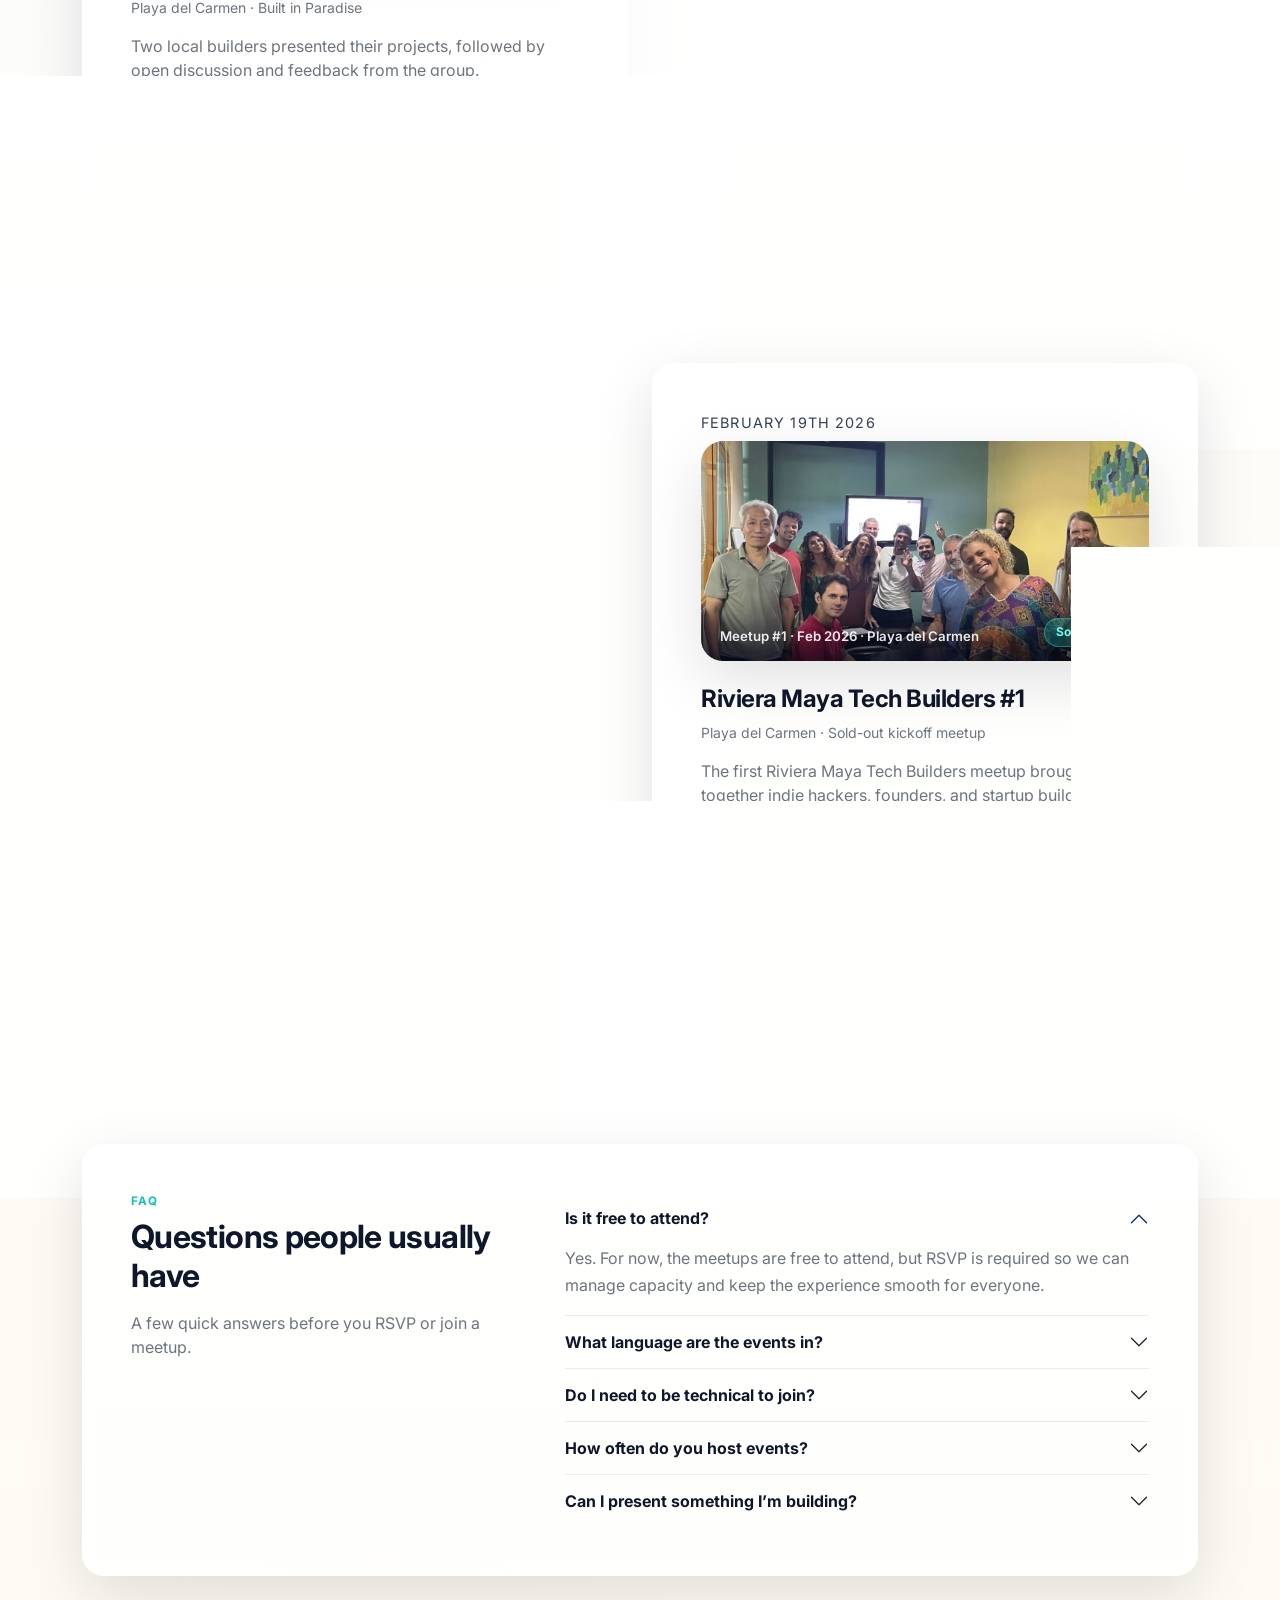
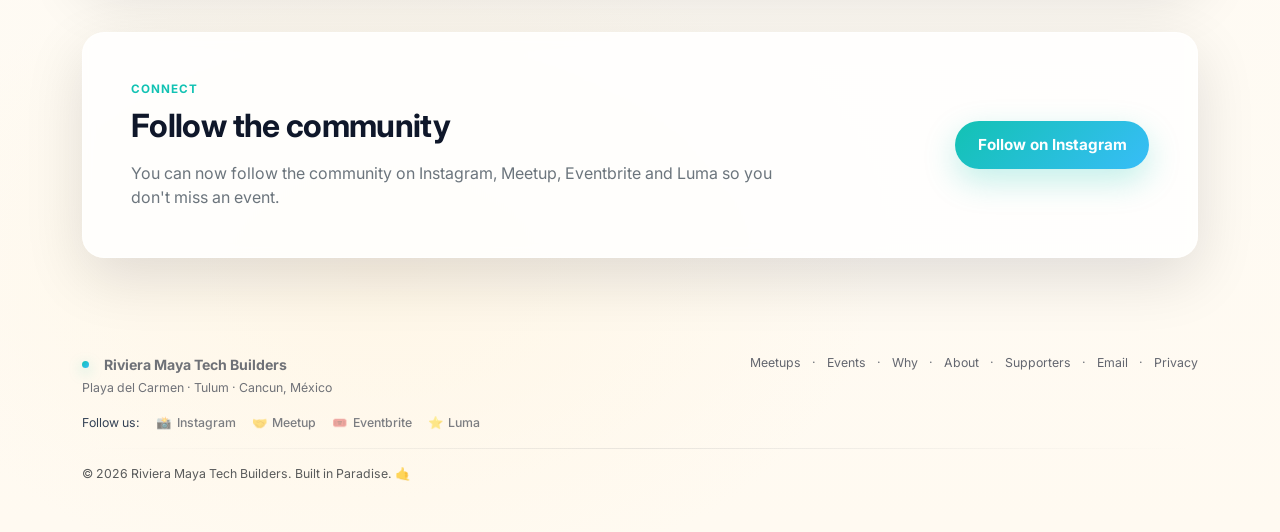
==== commit 21b6d928: "update JSON-LD" ====
--- a/events.html
+++ b/events.html
@@ -37,94 +37,176 @@
 
   <!-- ── JSON-LD: Organization + Events ──────────────────── -->
   <script type="application/ld+json">
-{
-  "@context": "https://schema.org",
-  "@graph": [
-    {
-      "@type": "CollectionPage",
-      "@id": "https://rivieramaya.tech/events#webpage",
-      "url": "https://rivieramaya.tech/events",
-      "name": "Riviera Maya Tech Builders Events",
-      "description": "Upcoming and past Riviera Maya Tech Builders events for founders, indie hackers, and startup builders.",
-      "isPartOf": { "@id": "https://rivieramaya.tech/#website" },
-      "about": { "@id": "https://rivieramaya.tech/#organization" },
-      "inLanguage": "en"
-    },
-    {
-      "@type": "Organization",
-      "@id": "https://rivieramaya.tech/#organization",
-      "name": "Riviera Maya Tech Builders",
-      "url": "https://rivieramaya.tech/",
-      "logo": {
-        "@type": "ImageObject",
-        "url": "https://rivieramaya.tech/assets/og-image.png",
-        "width": 1200,
-        "height": 630
+  {
+    "@context": "https://schema.org",
+    "@graph": [
+      {
+        "@type": "CollectionPage",
+        "@id": "https://rivieramaya.tech/events#webpage",
+        "url": "https://rivieramaya.tech/events",
+        "name": "Riviera Maya Tech Builders Events",
+        "description": "Upcoming and past Riviera Maya Tech Builders events for founders, indie hackers, and startup builders.",
+        "isPartOf": {
+          "@id": "https://rivieramaya.tech/#website"
+        },
+        "about": {
+          "@id": "https://rivieramaya.tech/#organization"
+        },
+        "inLanguage": "en"
       },
-      "sameAs": [
-        "https://www.instagram.com/rivieramayatech",
-        "https://www.meetup.com/riviera-maya-tech-builders/",
-        "https://www.eventbrite.com.mx/o/120842868943",
-        "https://lu.ma/rivieramayatech"
-      ],
-      "contactPoint": {
-        "@type": "ContactPoint",
+      {
+        "@type": "Organization",
+        "@id": "https://rivieramaya.tech/#organization",
+        "name": "Riviera Maya Tech Builders",
+        "url": "https://rivieramaya.tech/",
+        "description": "A community for indie hackers, founders, developers and startup builders in Playa del Carmen, Tulum, Puerto Morelos and Cancún.",
         "email": "hello@rivieramaya.tech",
-        "contactType": "community"
-      }
-    },
-    {
-      "@type": "Event",
-      "@id": "https://rivieramaya.tech/events#event-tulum-2026-04-25",
-      "name": "Riviera Maya Tech Builders – Tulum Chapter Builders Meetup",
-      "description": "A relaxed, conversation-driven meetup for people building technology products in and around Tulum. Builders meet to share what they are working on, exchange ideas, and spark collaborations.",
-      "startDate": "2026-04-25T10:00:00-05:00",
-      "endDate": "2026-04-25T12:30:00-05:00",
-      "eventAttendanceMode": "https://schema.org/OfflineEventAttendanceMode",
-      "eventStatus": "https://schema.org/EventScheduled",
-      "image": [
-        "https://rivieramaya.tech/assets/og-image.png"
-      ],
-      "url": "https://www.meetup.com/riviera-maya-tech-builders/events/313715257/",
-      "organizer": { "@id": "https://rivieramaya.tech/#organization" },
-      "location": {
-        "@type": "Place",
-        "name": "Digital Jungle",
-        "address": {
-          "@type": "PostalAddress",
-          "addressLocality": "Tulum",
-          "addressRegion": "Quintana Roo",
-          "addressCountry": "MX"
+        "logo": {
+          "@type": "ImageObject",
+          "url": "https://rivieramaya.tech/assets/og-image.png",
+          "width": 1200,
+          "height": 630
+        },
+        "sameAs": [
+          "https://www.instagram.com/rivieramayatech",
+          "https://www.meetup.com/riviera-maya-tech-builders/",
+          "https://www.eventbrite.com.mx/o/120842868943",
+          "https://luma.com/rivieramayatech"
+        ],
+        "contactPoint": {
+          "@type": "ContactPoint",
+          "email": "hello@rivieramaya.tech",
+          "contactType": "community"
+        },
+        "areaServed": [
+          {
+            "@type": "City",
+            "name": "Playa del Carmen",
+            "containedInPlace": {
+              "@type": "State",
+              "name": "Quintana Roo"
+            }
+          },
+          {
+            "@type": "City",
+            "name": "Tulum",
+            "containedInPlace": {
+              "@type": "State",
+              "name": "Quintana Roo"
+            }
+          },
+          {
+            "@type": "City",
+            "name": "Cancún",
+            "containedInPlace": {
+              "@type": "State",
+              "name": "Quintana Roo"
+            }
+          },
+          {
+            "@type": "City",
+            "name": "Puerto Morelos",
+            "containedInPlace": {
+              "@type": "State",
+              "name": "Quintana Roo"
+            }
+          }
+        ]
+      },
+      {
+        "@type": "Event",
+        "@id": "https://rivieramaya.tech/events#event-puerto-morelos-2026-10-29",
+        "name": "Beach Coworking — Riviera Maya Tech Builders (Puerto Morelos)",
+        "description": "The first Riviera Maya Tech Builders meetup in Puerto Morelos: a relaxed beach coworking session. Bring your laptop, work on whatever you're building, and meet fellow developers, indie hackers, founders and tech enthusiasts by the Caribbean. No presentations, no pitches, no formal agenda. Free admission, RSVP required.",
+        "startDate": "2026-10-29T11:00:00-05:00",
+        "endDate": "2026-10-29T16:00:00-05:00",
+        "eventAttendanceMode": "https://schema.org/OfflineEventAttendanceMode",
+        "eventStatus": "https://schema.org/EventScheduled",
+        "isAccessibleForFree": true,
+        "image": [
+          "https://rivieramaya.tech/assets/og-image.png"
+        ],
+        "url": "https://www.meetup.com/riviera-maya-tech-builders/events/317094755",
+        "organizer": {
+          "@id": "https://rivieramaya.tech/#organization"
+        },
+        "location": {
+          "@type": "Place",
+          "name": "Día y Noche Beach Club",
+          "address": {
+            "@type": "PostalAddress",
+            "streetAddress": "Av. Javier Rojo Gómez y Rafael E. Melgar",
+            "addressLocality": "Puerto Morelos",
+            "postalCode": "77580",
+            "addressRegion": "Quintana Roo",
+            "addressCountry": "MX"
+          }
+        },
+        "offers": {
+          "@type": "Offer",
+          "price": "0",
+          "priceCurrency": "MXN",
+          "availability": "https://schema.org/InStock",
+          "validFrom": "2026-10-22T00:00:00-05:00",
+          "url": "https://www.eventbrite.com.mx/e/beach-coworking-riviera-maya-tech-builders-tickets-2003791291694"
+        }
+      },
+      {
+        "@type": "Event",
+        "@id": "https://rivieramaya.tech/events#event-tulum-2026-04-25",
+        "name": "Riviera Maya Tech Builders – Tulum Chapter Builders Meetup",
+        "description": "A relaxed, conversation-driven meetup for people building technology products in and around Tulum. Builders meet to share what they are working on, exchange ideas, and spark collaborations.",
+        "startDate": "2026-04-25T10:00:00-05:00",
+        "endDate": "2026-04-25T12:30:00-05:00",
+        "eventAttendanceMode": "https://schema.org/OfflineEventAttendanceMode",
+        "eventStatus": "https://schema.org/EventScheduled",
+        "image": [
+          "https://rivieramaya.tech/assets/og-image.png"
+        ],
+        "url": "https://www.meetup.com/riviera-maya-tech-builders/events/313715257/",
+        "organizer": {
+          "@id": "https://rivieramaya.tech/#organization"
+        },
+        "location": {
+          "@type": "Place",
+          "name": "Digital Jungle",
+          "address": {
+            "@type": "PostalAddress",
+            "addressLocality": "Tulum",
+            "addressRegion": "Quintana Roo",
+            "addressCountry": "MX"
+          }
+        }
+      },
+      {
+        "@type": "Event",
+        "@id": "https://rivieramaya.tech/events#event-pdc-2026-04-29",
+        "name": "Riviera Maya Tech Builders – Built in Paradise",
+        "description": "A builder feedback session in Playa del Carmen where two local builders present their projects, receive thoughtful feedback, and spark open discussion around products being built in Riviera Maya.",
+        "startDate": "2026-04-29T18:00:00-05:00",
+        "endDate": "2026-04-29T20:00:00-05:00",
+        "eventAttendanceMode": "https://schema.org/OfflineEventAttendanceMode",
+        "eventStatus": "https://schema.org/EventScheduled",
+        "image": [
+          "https://rivieramaya.tech/assets/og-image.png"
+        ],
+        "url": "https://www.meetup.com/riviera-maya-tech-builders/events/313937793/",
+        "organizer": {
+          "@id": "https://rivieramaya.tech/#organization"
+        },
+        "location": {
+          "@type": "Place",
+          "name": "Nest Coworking",
+          "address": {
+            "@type": "PostalAddress",
+            "addressLocality": "Playa del Carmen",
+            "addressRegion": "Quintana Roo",
+            "addressCountry": "MX"
+          }
         }
       }
-    },
-    {
-      "@type": "Event",
-      "@id": "https://rivieramaya.tech/events#event-pdc-2026-04-29",
-      "name": "Riviera Maya Tech Builders – Built in Paradise",
-      "description": "A builder feedback session in Playa del Carmen where two local builders present their projects, receive thoughtful feedback, and spark open discussion around products being built in Riviera Maya.",
-      "startDate": "2026-04-29T18:00:00-05:00",
-      "endDate": "2026-04-29T20:00:00-05:00",
-      "eventAttendanceMode": "https://schema.org/OfflineEventAttendanceMode",
-      "eventStatus": "https://schema.org/EventScheduled",
-      "image": [
-        "https://rivieramaya.tech/assets/og-image.png"
-      ],
-      "url": "https://www.meetup.com/riviera-maya-tech-builders/events/313937793/",
-      "organizer": { "@id": "https://rivieramaya.tech/#organization" },
-      "location": {
-        "@type": "Place",
-        "name": "Nest Coworking",
-        "address": {
-          "@type": "PostalAddress",
-          "addressLocality": "Playa del Carmen",
-          "addressRegion": "Quintana Roo",
-          "addressCountry": "MX"
-        }
-      }
-    }
-  ]
-}
+    ]
+  }
 </script>
 
   <!-- ── Tally embed ──────────────────────────────────────── -->
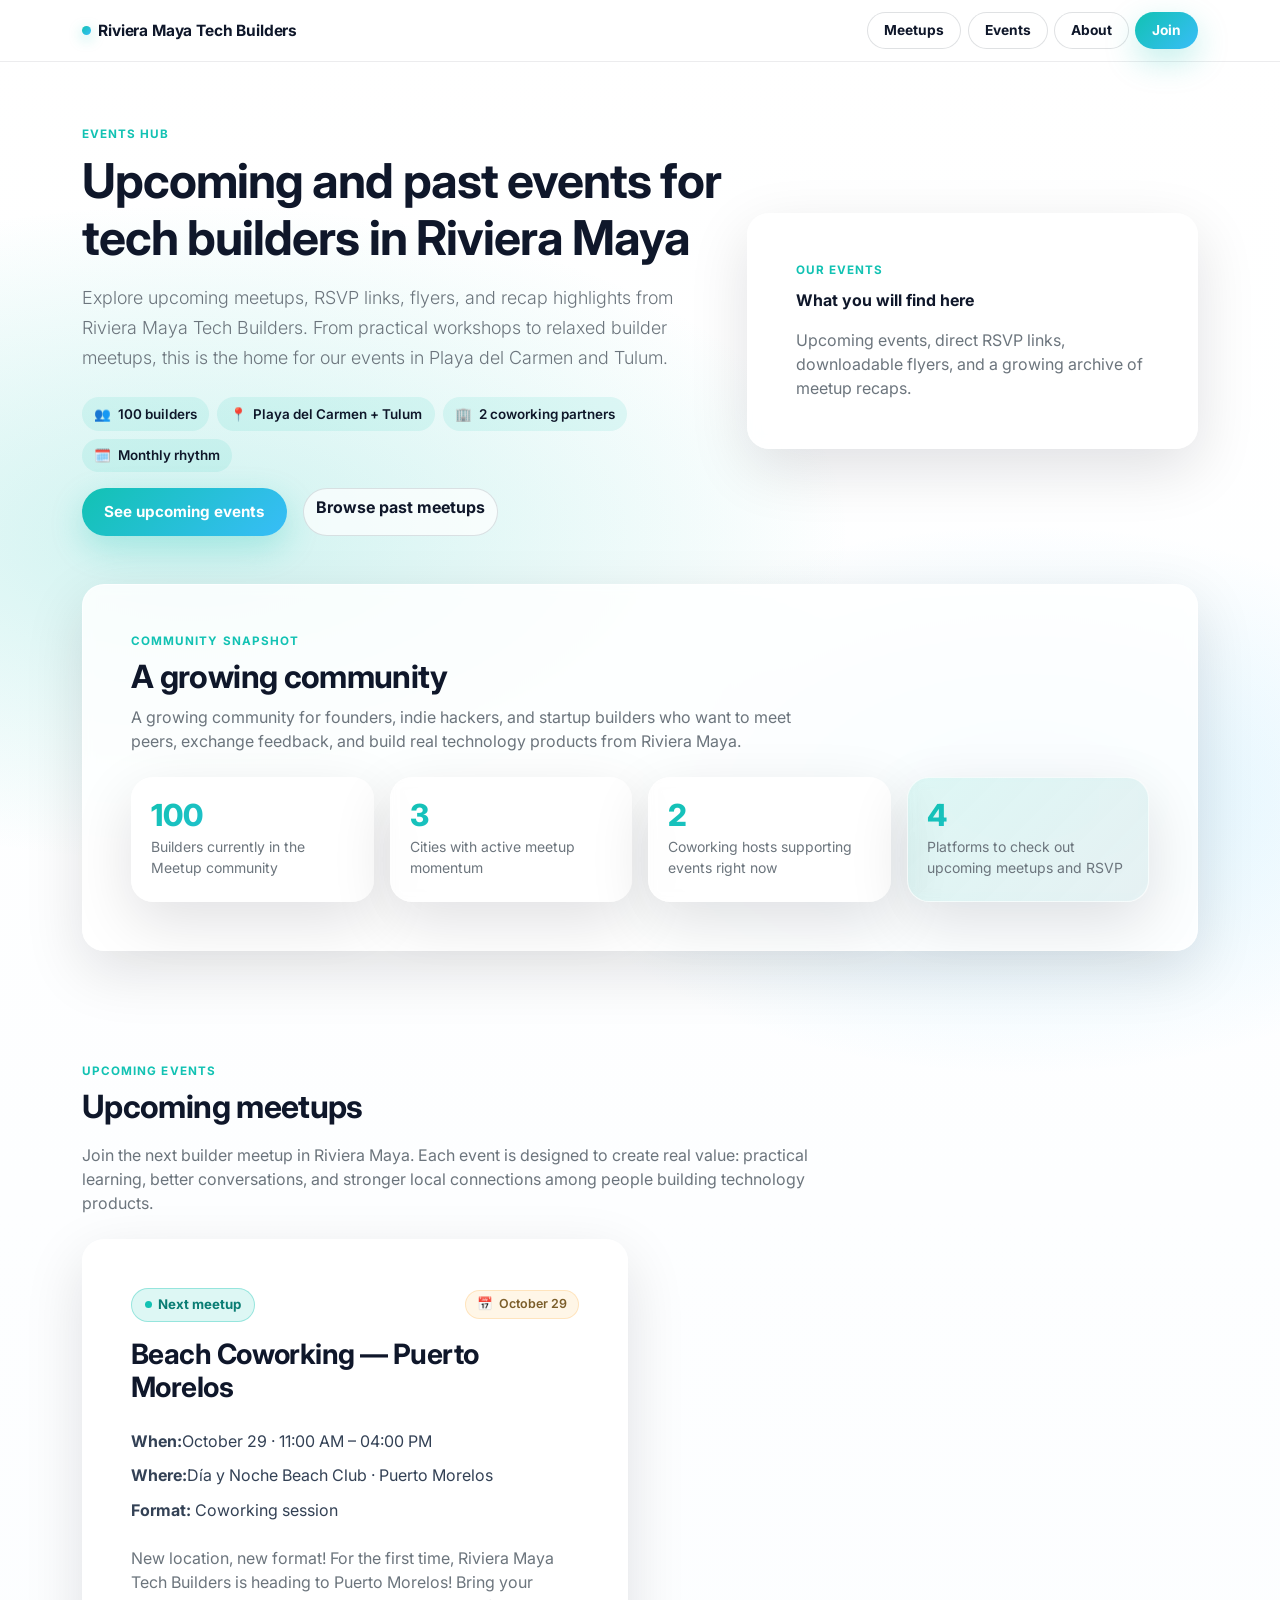
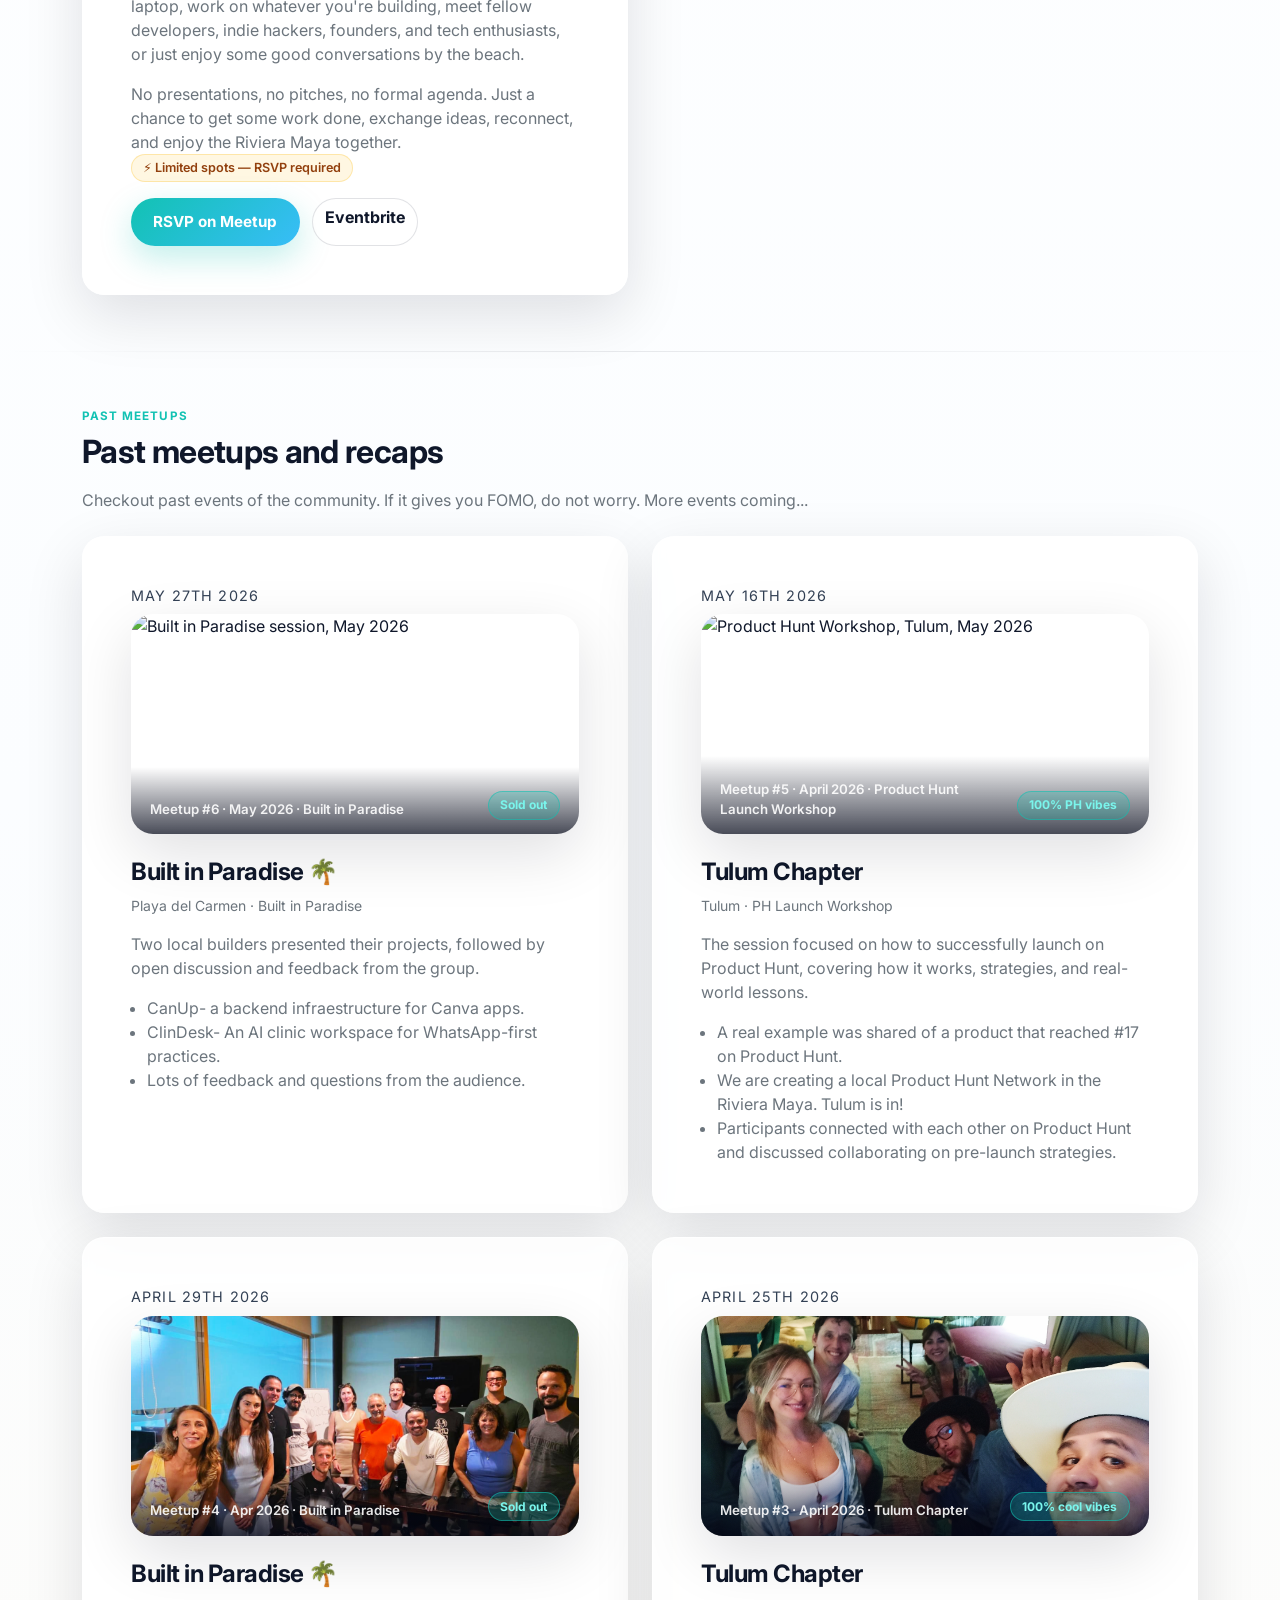
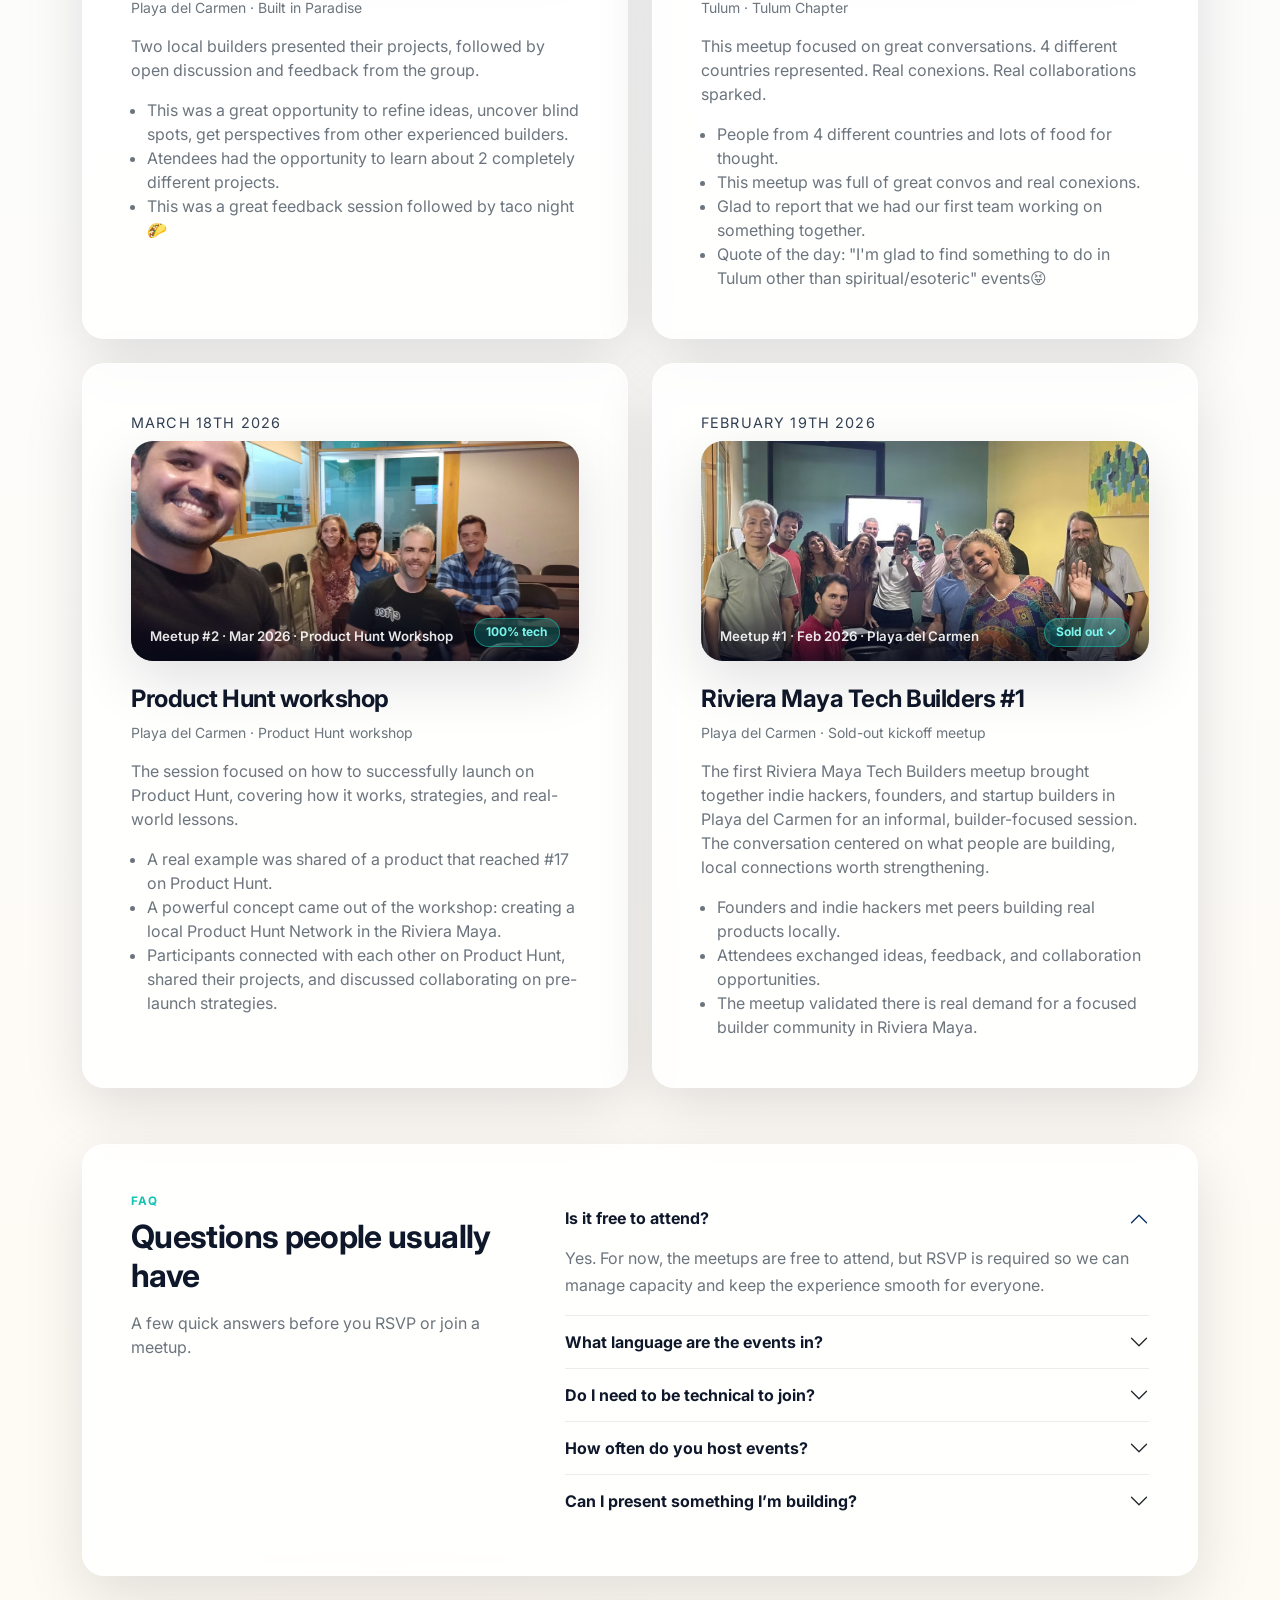
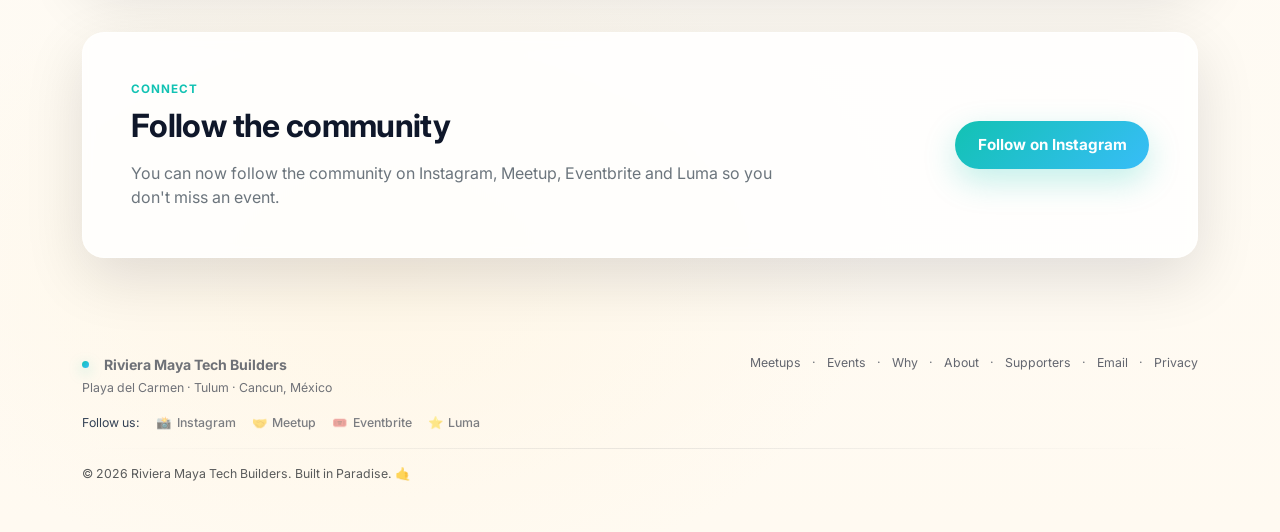
==== commit ccc37596: "replace url from tulum event" ====
--- a/events.html
+++ b/events.html
@@ -483,7 +483,7 @@
 
         <div class="row g-4">
           
-          <div class="col-lg-6 fade-up delay-1 visible" id="tulum">
+          <div class="col-lg-6 fade-up delay-1 visible" id="puerto-morelos">
             <div class="glass p-4 p-md-5 meetup-card d-flex flex-column h-100 event-detail-card">
               <div class="d-flex align-items-center justify-content-between gap-3 mb-3">
                 <span class="meetup-badge upcoming">Next meetup</span>
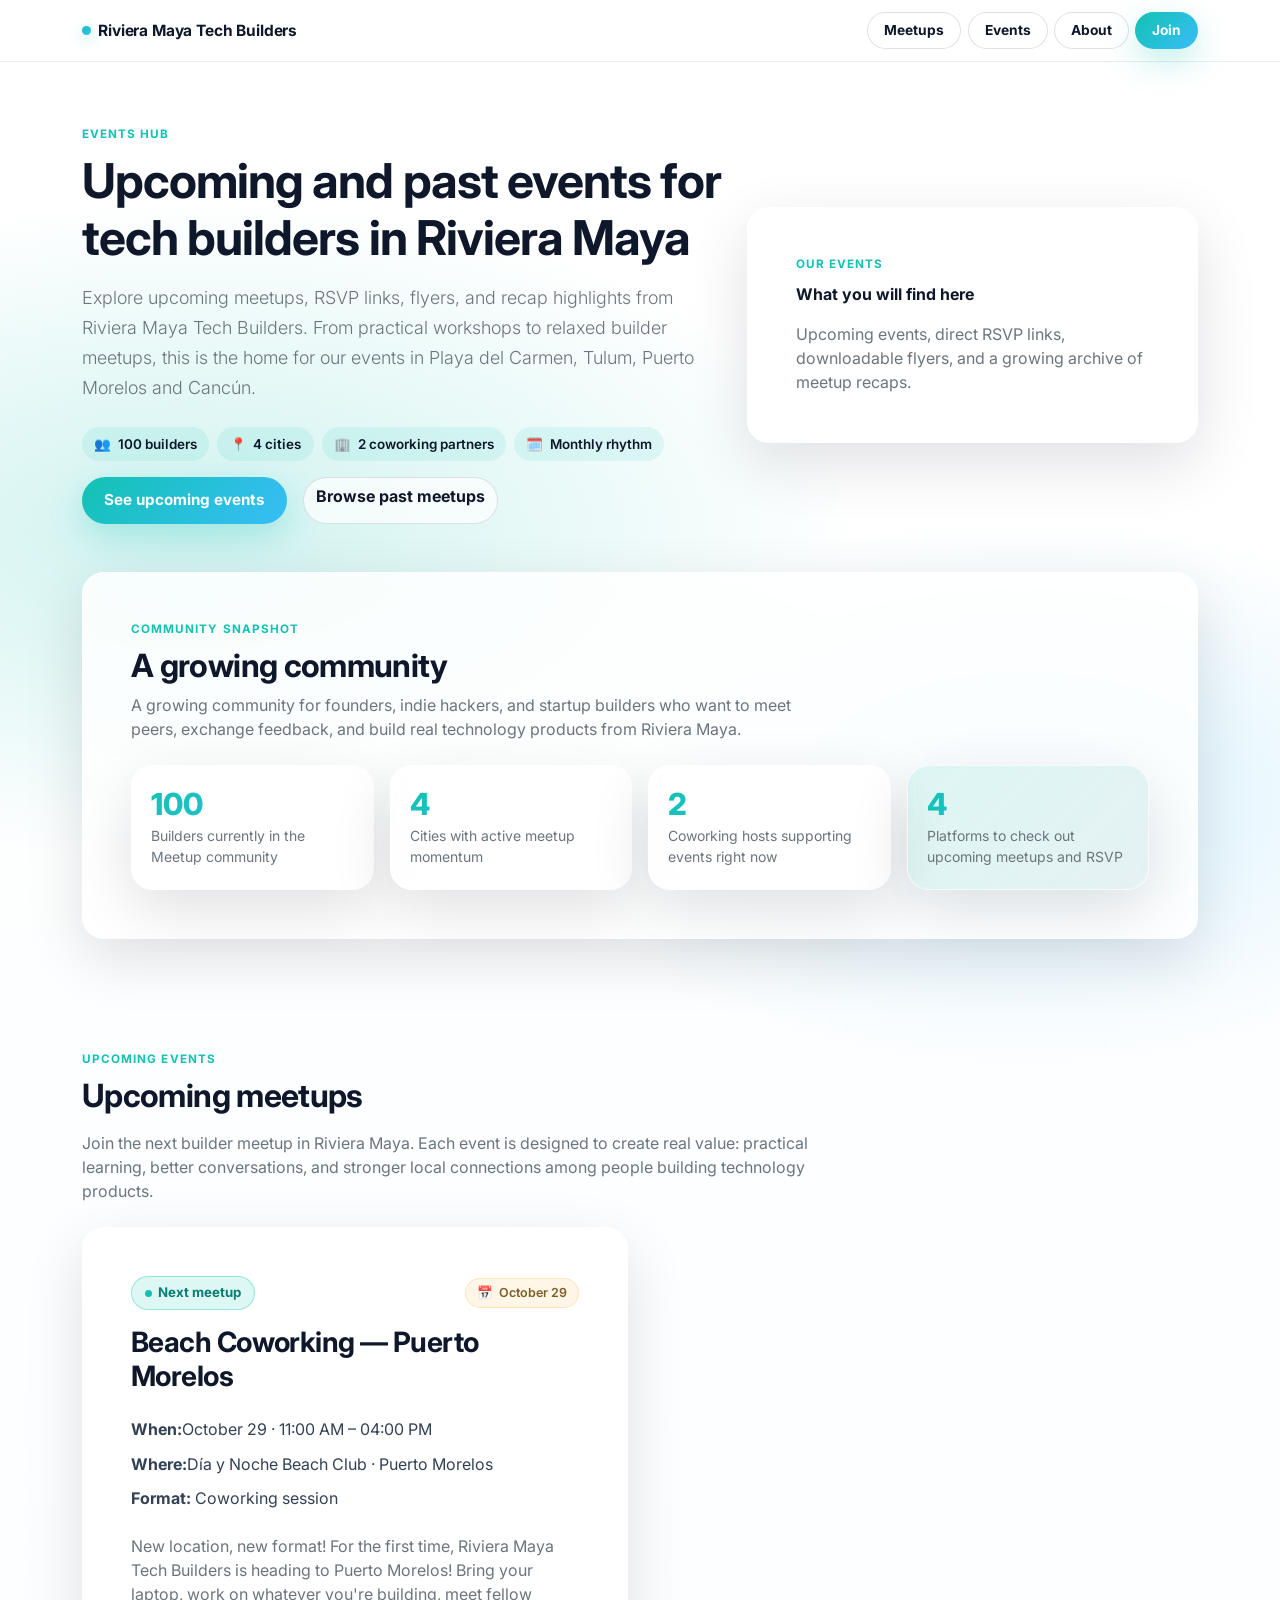
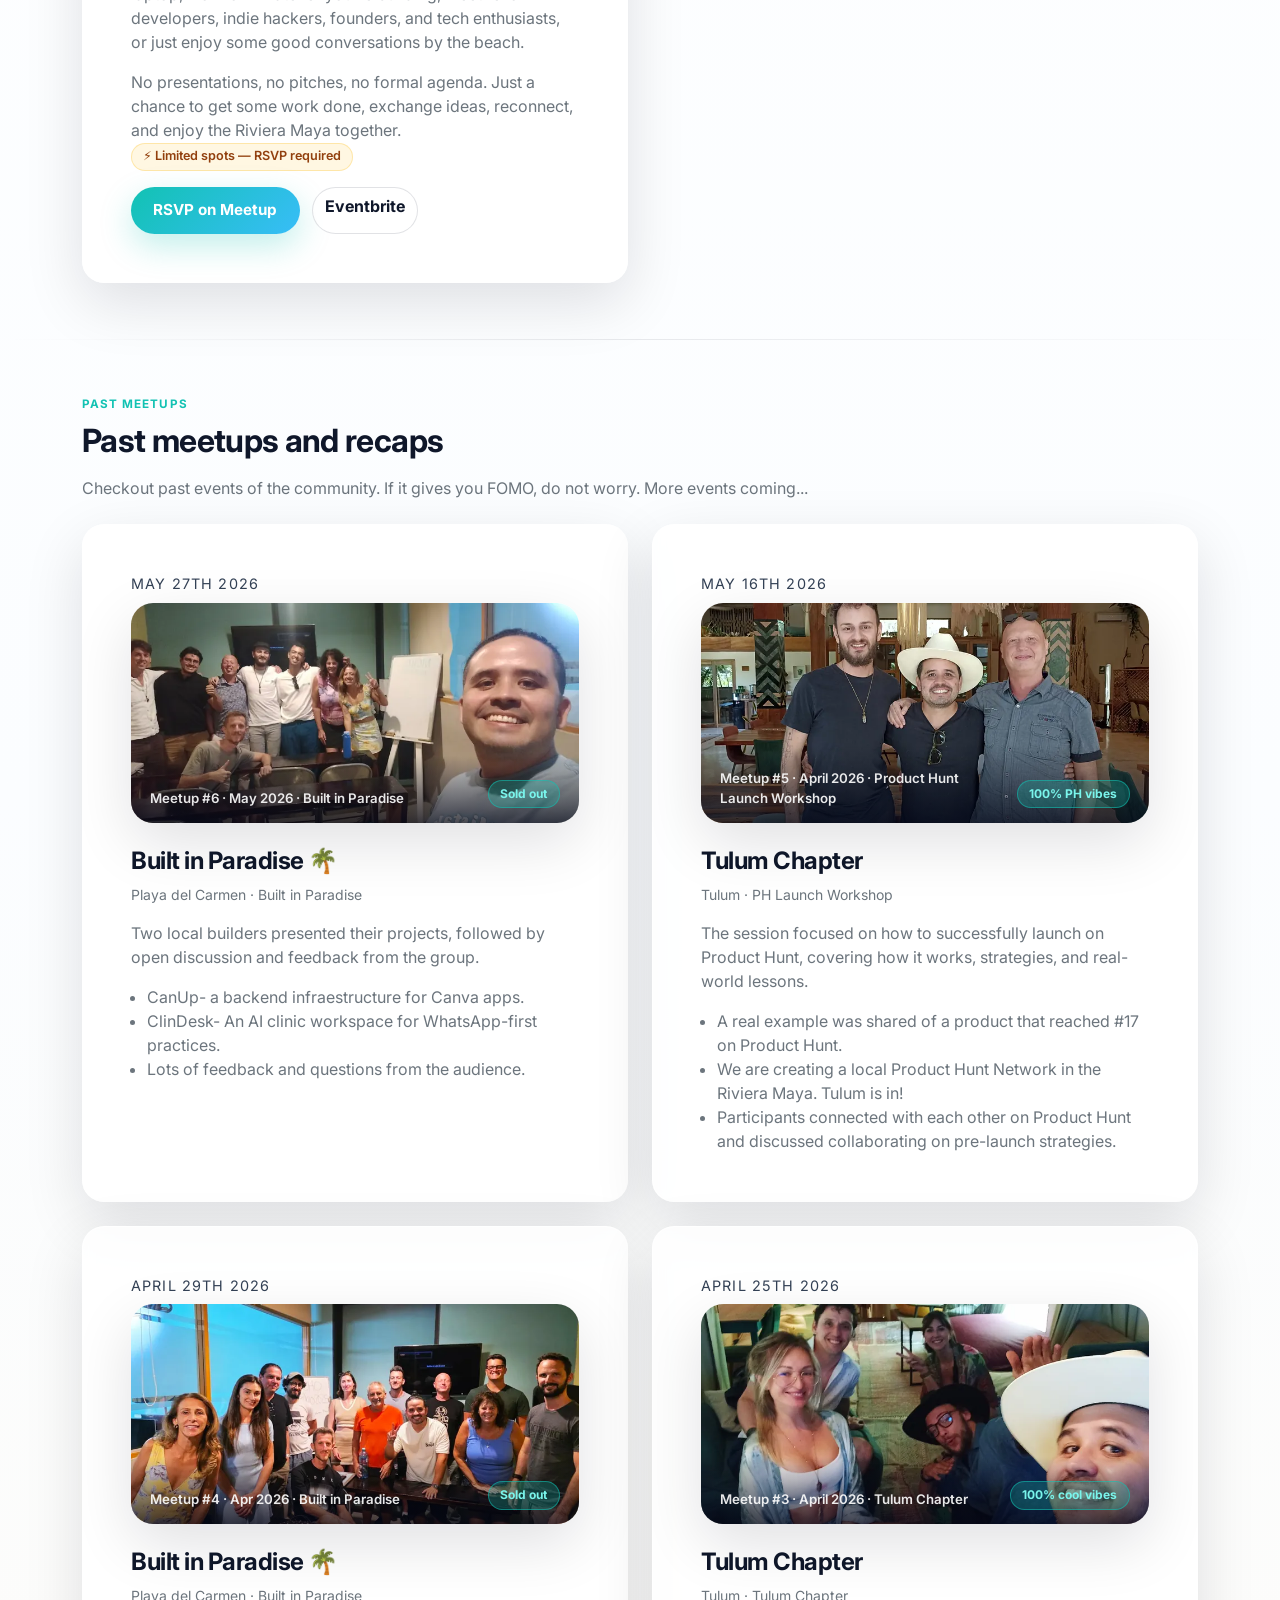
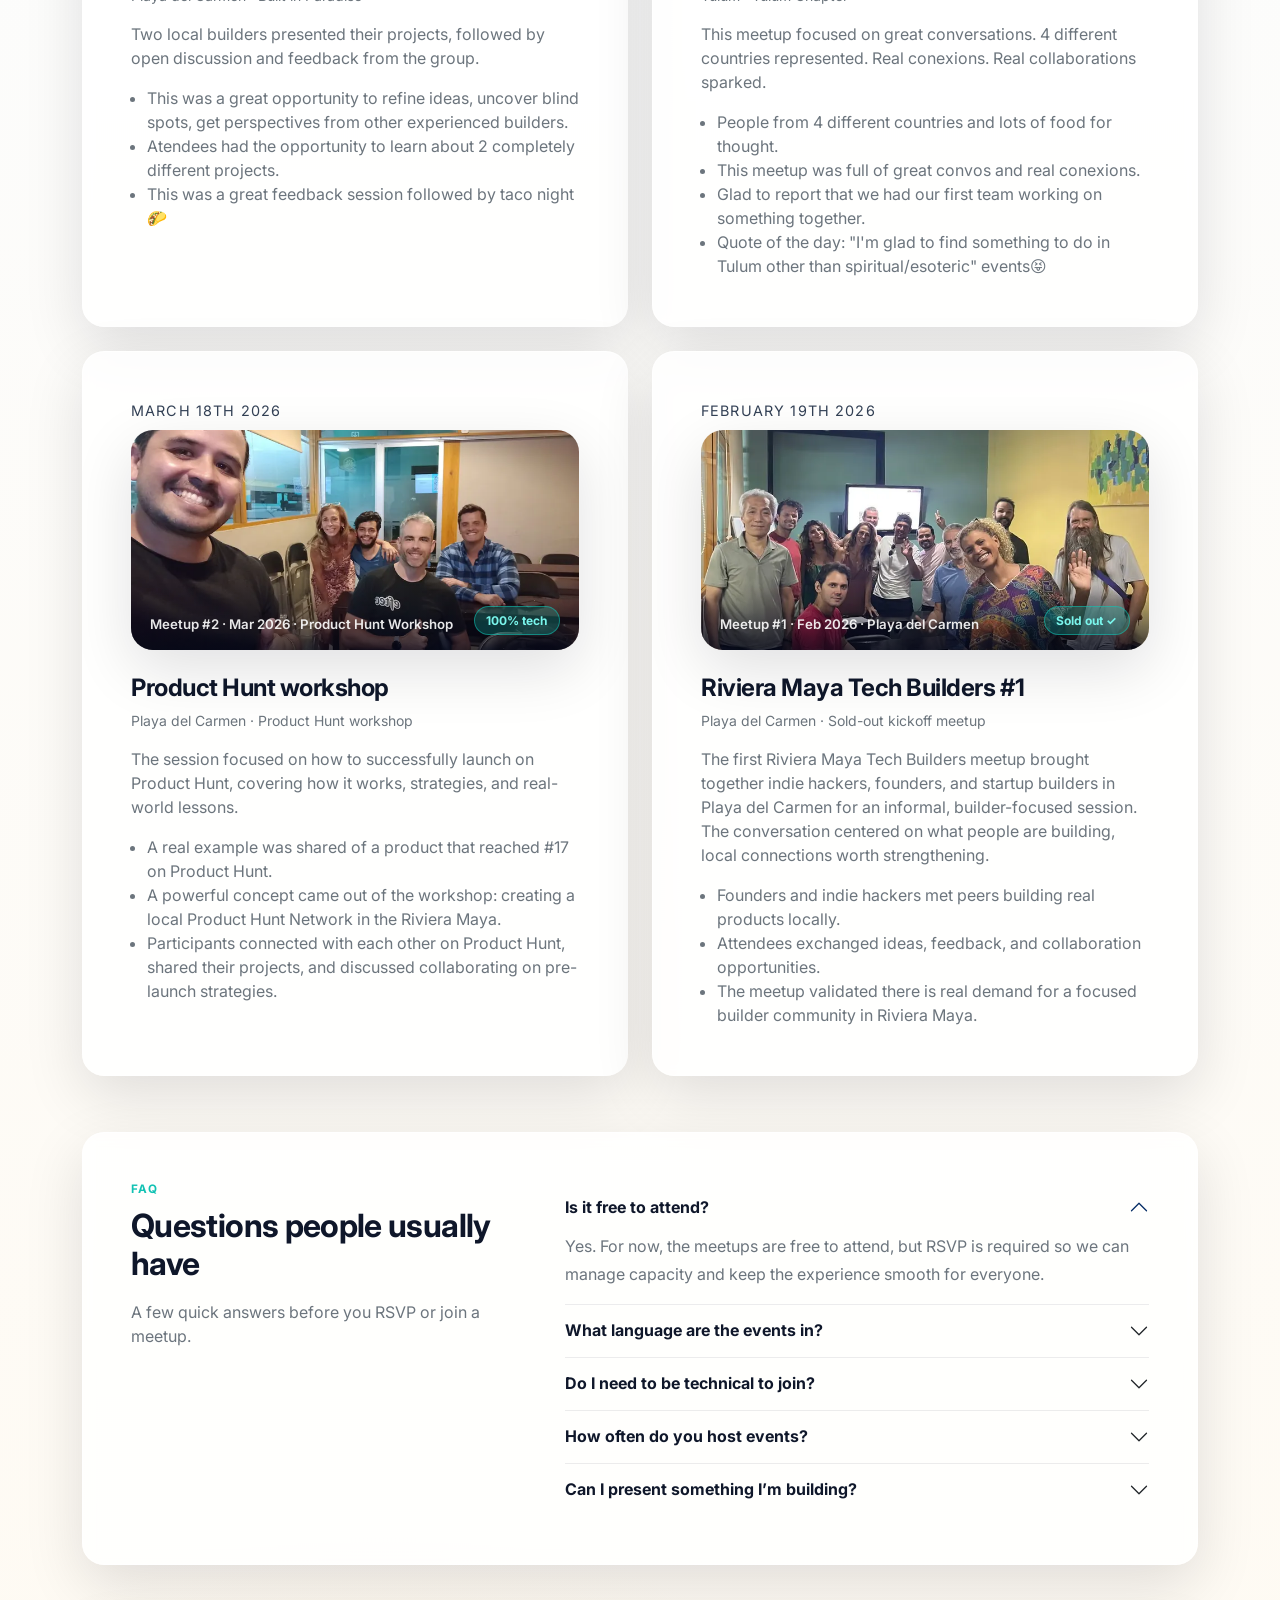
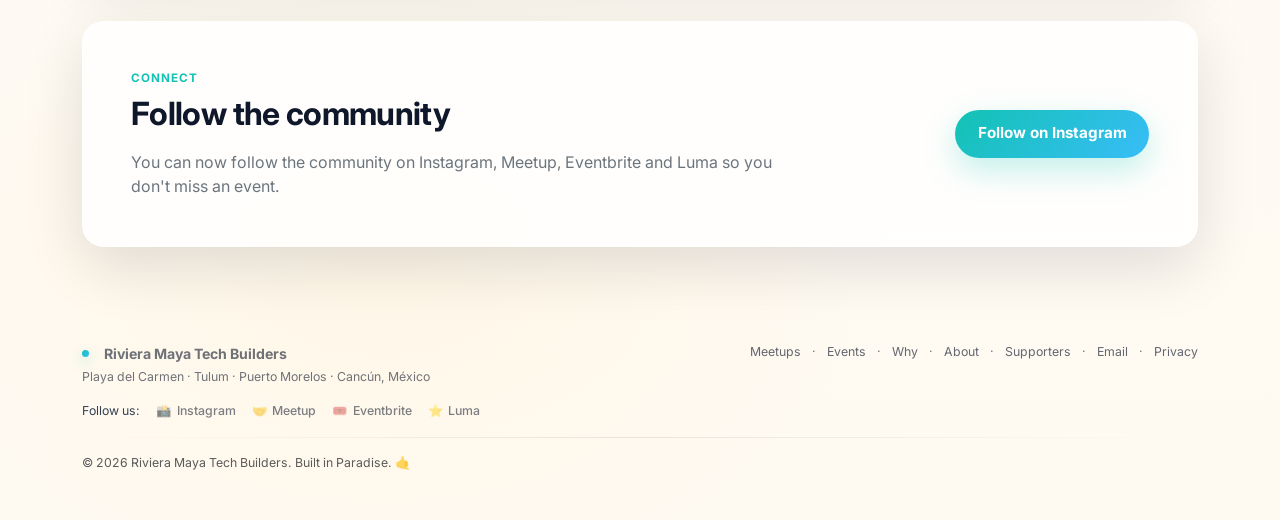
==== commit c91fd62e: "changes reduce speed" ====
--- a/events.html
+++ b/events.html
@@ -6,7 +6,7 @@
 
   <!-- ── SEO: Primary ─────────────────────────────────────── -->
   <title>Riviera Maya Tech Builders Events | Meetups for Founders & Indie Hackers</title>
-  <meta name="description" content="See upcoming and past Riviera Maya Tech Builders events in Playa del Carmen and Tulum. Workshops, meetup recaps, RSVP links, and community updates for founders and indie hackers." />
+  <meta name="description" content="See upcoming and past Riviera Maya Tech Builders events in Playa del Carmen, Tulum, Puerto Morelos and Cancún. Workshops, meetup recaps, RSVP links, and community updates for founders and indie hackers." />
   <meta name="author" content="Riviera Maya Tech Builders" />
   <link rel="canonical" href="https://rivieramaya.tech/events" />
   <meta name="robots" content="index, follow" />
@@ -17,7 +17,8 @@
   <meta property="og:url" content="https://rivieramaya.tech/events" />
   <meta property="og:title" content="Riviera Maya Tech Builders Events | Upcoming & Past Meetups" />
   <meta property="og:description" content="See upcoming and past Riviera Maya Tech Builders events, meetup recaps, photos, and RSVP links." />
-  <meta property="og:image" content="https://rivieramaya.tech/assets/og-image.png" />
+  <meta property="og:image" content="https://rivieramaya.tech/assets/og-image.jpg" />
+  <meta property="og:image:alt" content="Tech builders working together in a tropical coworking space in Riviera Maya" />
   <meta property="og:image:width" content="1200" />
   <meta property="og:image:height" content="630" />
   <meta property="og:site_name" content="Riviera Maya Tech Builders" />
@@ -28,12 +29,13 @@
   <meta name="twitter:url" content="https://rivieramaya.tech/events" />
   <meta name="twitter:title" content="Riviera Maya Tech Builders Events" />
   <meta name="twitter:description" content="Monthly meetups for indie hackers, SaaS founders & startup builders in Riviera Maya. Join the community." />
-  <meta name="twitter:image" content="https://rivieramaya.tech/assets/og-image.png" />
+  <meta name="twitter:image" content="https://rivieramaya.tech/assets/og-image.jpg" />
   <meta name="twitter:site" content="@rivieramayatech" />
 
   <!-- ── Favicon ──────────────────────────────────────────── -->
-  <link rel="icon" type="image/png" href="assets/favicon.png" />
-  <link rel="apple-touch-icon" href="assets/favicon.png" />
+  <link rel="icon" type="image/png" sizes="32x32" href="/assets/favicon-32.png" />
+  <link rel="icon" type="image/png" sizes="192x192" href="/assets/icon-192.png" />
+  <link rel="apple-touch-icon" sizes="180x180" href="/assets/apple-touch-icon.png" />
 
   <!-- ── JSON-LD: Organization + Events ──────────────────── -->
   <script type="application/ld+json">
@@ -63,9 +65,9 @@
         "email": "hello@rivieramaya.tech",
         "logo": {
           "@type": "ImageObject",
-          "url": "https://rivieramaya.tech/assets/og-image.png",
-          "width": 1200,
-          "height": 630
+          "url": "https://rivieramaya.tech/assets/logo-512.png",
+          "width": 512,
+          "height": 512
         },
         "sameAs": [
           "https://www.instagram.com/rivieramayatech",
@@ -124,7 +126,7 @@
         "eventStatus": "https://schema.org/EventScheduled",
         "isAccessibleForFree": true,
         "image": [
-          "https://rivieramaya.tech/assets/og-image.png"
+          "https://rivieramaya.tech/assets/og-image.jpg"
         ],
         "url": "https://www.meetup.com/riviera-maya-tech-builders/events/317094755",
         "organizer": {
@@ -161,7 +163,7 @@
         "eventAttendanceMode": "https://schema.org/OfflineEventAttendanceMode",
         "eventStatus": "https://schema.org/EventScheduled",
         "image": [
-          "https://rivieramaya.tech/assets/og-image.png"
+          "https://rivieramaya.tech/assets/og-image.jpg"
         ],
         "url": "https://www.meetup.com/riviera-maya-tech-builders/events/313715257/",
         "organizer": {
@@ -188,7 +190,7 @@
         "eventAttendanceMode": "https://schema.org/OfflineEventAttendanceMode",
         "eventStatus": "https://schema.org/EventScheduled",
         "image": [
-          "https://rivieramaya.tech/assets/og-image.png"
+          "https://rivieramaya.tech/assets/og-image.jpg"
         ],
         "url": "https://www.meetup.com/riviera-maya-tech-builders/events/313937793/",
         "organizer": {
@@ -376,15 +378,15 @@
   <!-- ════════════════ NAV ════════════════ -->
   <nav class="navbar" id="mainNav" role="navigation" aria-label="Main navigation">
     <div class="container">
-      <a class="navbar-brand fw-bold" href="index.html" aria-label="Riviera Maya Tech Builders – home">
+      <a class="navbar-brand fw-bold" href="/" aria-label="Riviera Maya Tech Builders – home">
         <span class="brand-dot" aria-hidden="true"></span>
         <span class="brand-name">Riviera Maya Tech Builders</span>
         <span class="brand-name-short">RM Tech Builders</span>
       </a>
       <div class="nav-actions">
-        <a class="btn ghost btn-sm" href="index.html#meetups">Meetups</a>
-        <a class="btn ghost btn-sm" href="events.html" aria-current="page">Events</a>
-        <a class="btn ghost btn-sm" href="index.html#about">About</a>
+        <a class="btn ghost btn-sm" href="/#meetups">Meetups</a>
+        <a class="btn ghost btn-sm" href="/events" aria-current="page">Events</a>
+        <a class="btn ghost btn-sm" href="/#about">About</a>
         <button
           class="btn cta btn-sm"
           data-tally-open="J9OvqK"
@@ -409,11 +411,11 @@
             <div class="kicker mb-2">Events hub</div>
             <h1 class="display-5 fw-bold mb-3" id="events-heading">Upcoming and past events for tech builders in Riviera Maya</h1>
             <p class="lead text-secondary mb-4" style="max-width:720px">
-              Explore upcoming meetups, RSVP links, flyers, and recap highlights from Riviera Maya Tech Builders. From practical workshops to relaxed builder meetups, this is the home for our events in Playa del Carmen and Tulum.
+              Explore upcoming meetups, RSVP links, flyers, and recap highlights from Riviera Maya Tech Builders. From practical workshops to relaxed builder meetups, this is the home for our events in Playa del Carmen, Tulum, Puerto Morelos and Cancún.
             </p>
             <div class="d-flex flex-wrap gap-2 mb-3">
               <span class="micro-pill"><span aria-hidden="true">👥</span> 100 builders</span>
-              <span class="micro-pill"><span aria-hidden="true">📍</span> Playa del Carmen + Tulum</span>
+              <span class="micro-pill"><span aria-hidden="true">📍</span> 4 cities</span>
               <span class="micro-pill"><span aria-hidden="true">🏢</span> 2 coworking partners</span>
               <span class="micro-pill"><span aria-hidden="true">🗓️</span> Monthly rhythm</span>
             </div>
@@ -453,7 +455,7 @@
               <div class="small text-secondary">Builders currently in the Meetup community</div>
             </div>
             <div class="stat-card">
-              <div class="stat-value">3</div>
+              <div class="stat-value">4</div>
               <div class="small text-secondary">Cities with active meetup momentum</div>
             </div>
             <div class="stat-card">
@@ -567,7 +569,9 @@
             <article class="glass p-4 p-md-5 h-100">
               <div class="archive-year mb-2">May 27th 2026</div>
               <div class="photo-card mb-4">
-                <img src="assets/events/may27.jpg" alt="Built in Paradise session, May 2026" class="community-photo" width="1600" height="1000" loading="lazy" />
+                <img decoding="async" src="assets/events/may27-800.webp"
+              srcset="assets/events/may27-800.webp 800w, assets/events/may27-1600.webp 1600w"
+              sizes="(min-width: 992px) 45vw, 100vw" alt="Built in Paradise session, May 2026" class="community-photo" width="800" height="500" loading="lazy" />
                 <div class="photo-overlay">
                   <div class="photo-caption-text">Meetup #6 · May 2026 · Built in Paradise</div>
                   <span class="photo-badge sold-out-badge">Sold out</span>
@@ -590,7 +594,9 @@
             <article class="glass p-4 p-md-5 h-100">
               <div class="archive-year mb-2">May 16th 2026</div>
               <div class="photo-card mb-4">
-                <img src="assets/events/may16.jpg" alt="Product Hunt Workshop, Tulum, May 2026" class="community-photo" width="1600" height="1000" loading="lazy" />
+                <img decoding="async" src="assets/events/may16-800.webp"
+              srcset="assets/events/may16-800.webp 800w, assets/events/may16-1600.webp 1600w"
+              sizes="(min-width: 992px) 45vw, 100vw" alt="Product Hunt Workshop, Tulum, May 2026" class="community-photo" width="800" height="500" loading="lazy" />
                 <div class="photo-overlay">
                   <div class="photo-caption-text">Meetup #5 · April 2026 · Product Hunt Launch Workshop</div>
                   <span class="photo-badge sold-out-badge">100% PH vibes</span>
@@ -613,7 +619,9 @@
             <article class="glass p-4 p-md-5 h-100">
               <div class="archive-year mb-2">April 29th 2026</div>
               <div class="photo-card mb-4">
-                <img src="assets/events/april29.jpg" alt="Built in Paradise session, April 2026" class="community-photo" width="1600" height="1000" loading="lazy" />
+                <img decoding="async" src="assets/events/april29-800.webp"
+              srcset="assets/events/april29-800.webp 800w, assets/events/april29-1600.webp 1280w"
+              sizes="(min-width: 992px) 45vw, 100vw" alt="Built in Paradise session, April 2026" class="community-photo" width="800" height="500" loading="lazy" />
                 <div class="photo-overlay">
                   <div class="photo-caption-text">Meetup #4 · Apr 2026 · Built in Paradise</div>
                   <span class="photo-badge sold-out-badge">Sold out</span>
@@ -636,7 +644,9 @@
             <article class="glass p-4 p-md-5 h-100">
               <div class="archive-year mb-2">April 25th 2026</div>
               <div class="photo-card mb-4">
-                <img src="assets/events/april25.jpg" alt="Tulum meetup at Riviera Maya Tech Builders, April 2026" class="community-photo" width="1600" height="1000" loading="lazy" />
+                <img decoding="async" src="assets/events/april25-800.webp"
+              srcset="assets/events/april25-800.webp 800w, assets/events/april25-1600.webp 1600w"
+              sizes="(min-width: 992px) 45vw, 100vw" alt="Tulum meetup at Riviera Maya Tech Builders, April 2026" class="community-photo" width="800" height="500" loading="lazy" />
                 <div class="photo-overlay">
                   <div class="photo-caption-text">Meetup #3 · April 2026 · Tulum Chapter</div>
                   <span class="photo-badge sold-out-badge">100% cool vibes</span>
@@ -660,7 +670,9 @@
             <article class="glass p-4 p-md-5 h-100">
               <div class="archive-year mb-2">March 18th 2026</div>
               <div class="photo-card mb-4">
-                <img src="assets/events/march18.jpg" alt="Product Hunt workshop at Riviera Maya Tech Builders, March 2026" class="community-photo" width="1600" height="1000" loading="lazy" />
+                <img decoding="async" src="assets/events/march18-800.webp"
+              srcset="assets/events/march18-800.webp 800w, assets/events/march18-1600.webp 1600w"
+              sizes="(min-width: 992px) 45vw, 100vw" alt="Product Hunt workshop at Riviera Maya Tech Builders, March 2026" class="community-photo" width="800" height="500" loading="lazy" />
                 <div class="photo-overlay">
                   <div class="photo-caption-text">Meetup #2 · Mar 2026 · Product Hunt Workshop</div>
                   <span class="photo-badge sold-out-badge">100% tech</span>
@@ -683,7 +695,9 @@
             <article class="glass p-4 p-md-5 h-100">
               <div class="archive-year mb-2">February 19th 2026</div>
               <div class="photo-card mb-4">
-                <img src="assets/events/february19.jpg" alt="Riviera Maya Tech Builders first meetup in Playa del Carmen" class="community-photo" width="1600" height="1000" loading="lazy" />
+                <img decoding="async" src="assets/events/february19-800.webp"
+              srcset="assets/events/february19-800.webp 800w, assets/events/february19-1600.webp 1200w"
+              sizes="(min-width: 992px) 45vw, 100vw" alt="Riviera Maya Tech Builders first meetup in Playa del Carmen" class="community-photo" width="800" height="500" loading="lazy" />
                 <div class="photo-overlay">
                   <div class="photo-caption-text">Meetup #1 · Feb 2026 · Playa del Carmen</div>
                   <span class="photo-badge sold-out-badge">Sold out ✓</span>
@@ -819,23 +833,23 @@
             <span class="brand-dot" style="width:7px;height:7px" aria-hidden="true"></span>
             <span class="fw-bold">Riviera Maya Tech Builders</span>
           </div>
-          <div class="small">Playa del Carmen · Tulum · Cancun, México</div>
+          <div class="small">Playa del Carmen · Tulum · Puerto Morelos · Cancún, México</div>
         </div>
 
         <nav class="small" aria-label="Footer navigation">
-          <a href="index.html#meetups">Meetups</a>
+          <a href="/#meetups">Meetups</a>
           <span class="mx-2" aria-hidden="true">·</span>
-          <a href="events.html">Events</a>
+          <a href="/events">Events</a>
           <span class="mx-2" aria-hidden="true">·</span>
-          <a href="index.html#why">Why</a>
+          <a href="/#why">Why</a>
           <span class="mx-2" aria-hidden="true">·</span>
-          <a href="index.html#about">About</a>
+          <a href="/#about">About</a>
           <span class="mx-2" aria-hidden="true">·</span>
-          <a href="index.html#supporters">Supporters</a>
+          <a href="/#supporters">Supporters</a>
           <span class="mx-2" aria-hidden="true">·</span>
           <a href="mailto:hello@rivieramaya.tech">Email</a>
           <span class="mx-2" aria-hidden="true">·</span>
-          <a href="privacy.html">Privacy</a>
+          <a href="/privacy">Privacy</a>
         </nav>
       </div>
 
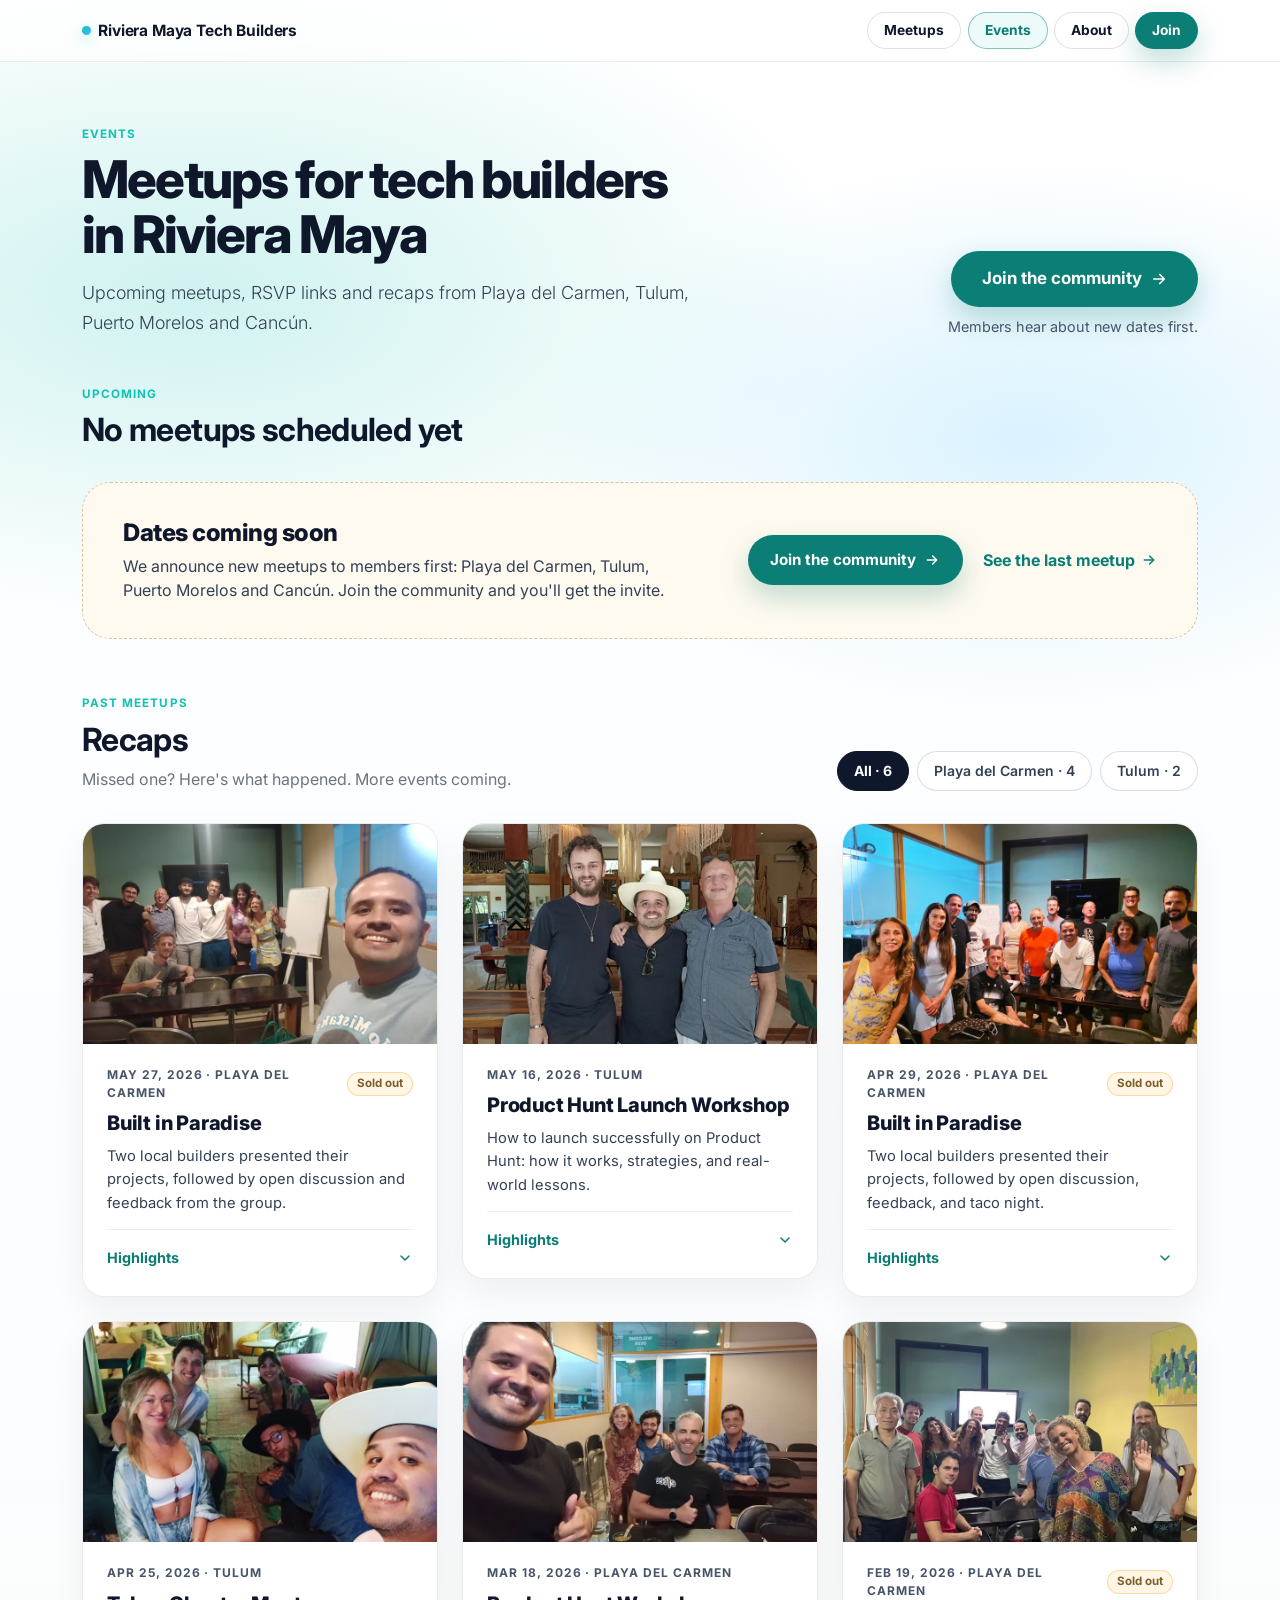
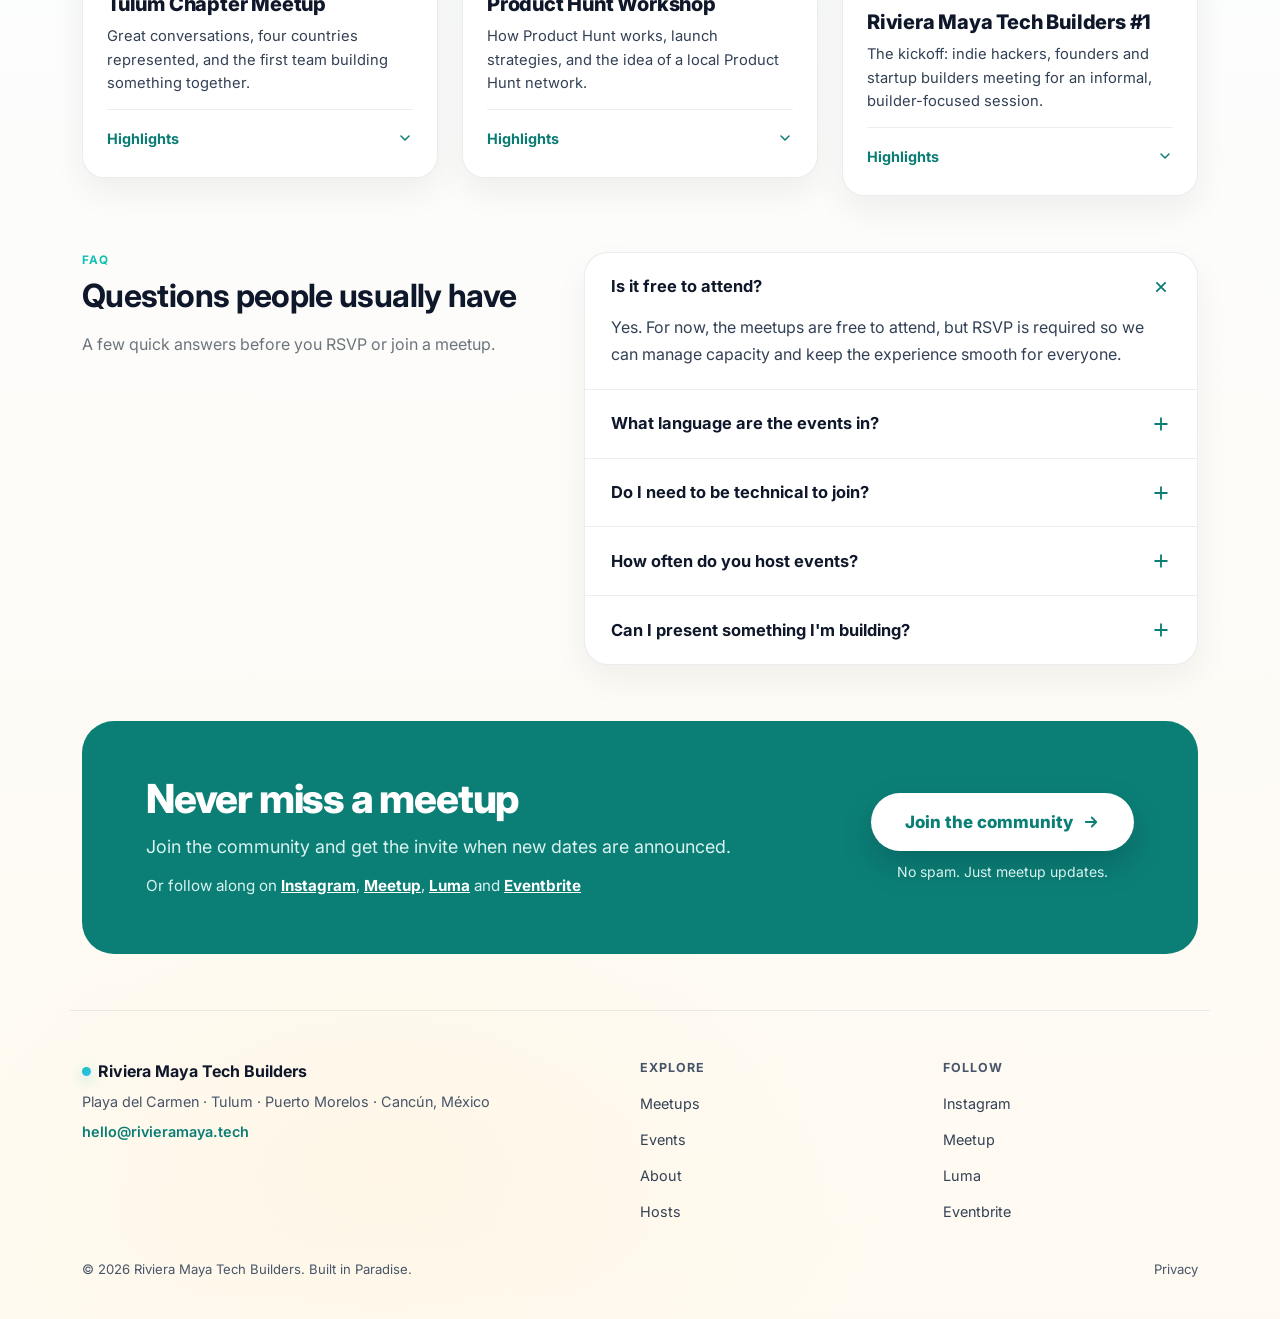
==== commit 170dd38f: "update events page" ====
--- a/events.html
+++ b/events.html
@@ -224,152 +224,6 @@
 
   <link rel="stylesheet" href="assets/style.css" />
 
-  <style>
-    .events-hero {
-    padding-top: calc(var(--nav-h) + 4rem);
-    padding-bottom: 3rem;
-  }
-
-  .eyebrow-link {
-    color: var(--sea);
-    font-weight: 700;
-    text-decoration: none;
-  }
-
-  .stats-grid {
-    display: grid;
-    grid-template-columns: repeat(4, minmax(0, 1fr));
-    gap: 1rem;
-  }
-
-  .stat-card {
-    padding: 1.4rem 1.2rem;
-    border-radius: 22px;
-    background: rgba(255,255,255,.82);
-    backdrop-filter: blur(6px);
-    -webkit-backdrop-filter: blur(6px);
-    border: 1px solid rgba(255,255,255,.65);
-    box-shadow: var(--shadow);
-    transition: transform .18s ease, box-shadow .18s ease;
-  }
-  .stat-card:hover {
-    transform: translateY(-2px);
-    box-shadow: 0 24px 60px rgba(2,6,23,.14);
-  }
-
-  .stat-value {
-    font-size: 1.9rem;
-    font-weight: 800;
-    line-height: 1;
-    margin-bottom: .35rem;
-    background: linear-gradient(135deg, var(--sea) 0%, var(--sea-2) 100%);
-    -webkit-background-clip: text;
-    -webkit-text-fill-color: transparent;
-    background-clip: text;
-  }
-
-  .event-detail-card { position: relative; }
-
-  .event-link-row {
-    display: flex;
-    flex-wrap: wrap;
-    gap: .75rem;
-    margin-top: 1.25rem;
-  }
-
-  .event-detail-list {
-    display: grid;
-    gap: .65rem;
-    margin: 1rem 0 0;
-  }
-
-  .event-detail-list div { color: var(--muted); }
-
-  .section-note { max-width: 760px; }
-
-  .archive-photo {
-    width: 100%;
-    height: 240px;
-    object-fit: cover;
-    object-position: center;
-    border-radius: 16px;
-    border: 1px solid rgba(15,23,42,.06);
-    margin-bottom: 1rem;
-    display: block;
-    box-shadow: 0 10px 25px rgba(2,6,23,.08);
-    transition: transform .25s ease, box-shadow .25s ease;
-  }
-
-  .archive-photo:hover {
-    transform: scale(1.02);
-    box-shadow: 0 16px 40px rgba(2,6,23,.12);
-  }
-
-  .micro-pill {
-    display: inline-flex;
-    align-items: center;
-    gap: .4rem;
-    padding: .42rem .78rem;
-    border-radius: 999px;
-    background: rgba(18,194,179,.10);
-    color: var(--ink);
-    font-size: .84rem;
-    font-weight: 600;
-  }
-
-  .archive-year {
-    font-size: .9rem;
-    letter-spacing: .08em;
-    text-transform: uppercase;
-    color: var(--muted);
-  }
-
-  .instagram-card {
-    background: linear-gradient(135deg, rgba(18,194,179,.14), rgba(11,119,138,.10));
-  }
-
-  /* Past event photos: compact fixed height (not the wide 16/10 ratio used on homepage) */
-  #past-events .community-photo {
-    aspect-ratio: unset;
-    height: 220px;
-  }
-
-  @media (max-width: 991px) {
-    .stats-grid { grid-template-columns: repeat(2, minmax(0,1fr)); }
-  }
-
-  @media (max-width: 575px) {
-    .stats-grid { grid-template-columns: 1fr; }
-  }
-
-  .faq-accordion .accordion-item {
-    background: transparent;
-    border: 0;
-    border-bottom: 1px solid rgba(15,23,42,.08);
-  }
-
-  .faq-accordion .accordion-button {
-    background: transparent;
-    box-shadow: none;
-    padding: 1rem 0;
-    font-weight: 700;
-    color: var(--ink);
-  }
-
-  .faq-accordion .accordion-button:not(.collapsed) {
-    background: transparent;
-    color: var(--ink);
-  }
-
-  .faq-accordion .accordion-button:focus {
-    box-shadow: none;
-  }
-
-  .faq-accordion .accordion-body {
-    padding: 0 0 1rem 0;
-    line-height: 1.7;
-  }
-  </style>
 </head>
 
 <body>
@@ -385,16 +239,16 @@
       </a>
       <div class="nav-actions">
         <a class="btn ghost btn-sm" href="/#meetups">Meetups</a>
-        <a class="btn ghost btn-sm" href="/events" aria-current="page">Events</a>
+        <a class="btn ghost btn-sm is-current" href="/events" aria-current="page">Events</a>
         <a class="btn ghost btn-sm" href="/#about">About</a>
         <button
           class="btn cta btn-sm"
           data-tally-open="J9OvqK"
-          data-tally-layout="modal"
-          data-tally-width="374"
-          data-tally-emoji-text="👋"
-          data-tally-emoji-animation="heart-beat"
-          data-tally-auto-close="3000"
+            data-tally-layout="modal"
+            data-tally-width="374"
+            data-tally-emoji-text="👋"
+            data-tally-emoji-animation="heart-beat"
+            data-tally-auto-close="3000"
           aria-label="Join the community"
         >
           Join
@@ -404,493 +258,237 @@
   </nav>
 
   <main id="main-content">
-    <section class="section events-hero" aria-labelledby="events-heading">
+
+    <!-- ════════════════ HERO ════════════════ -->
+    <header class="events-top">
+      <div class="container events-top-inner">
+        <div>
+          <div class="kicker mb-2">Events</div>
+          <h1 class="events-title" id="events-heading">Meetups for tech builders in Riviera Maya</h1>
+          <p class="lead mb-0">Upcoming meetups, RSVP links and recaps from Playa del Carmen, Tulum, Puerto Morelos and Cancún.</p>
+        </div>
+        <div class="events-top-cta">
+          <button
+            class="btn cta cta-lg"
+            data-tally-open="J9OvqK"
+            data-tally-layout="modal"
+            data-tally-width="374"
+            data-tally-emoji-text="👋"
+            data-tally-emoji-animation="heart-beat"
+            data-tally-auto-close="3000"
+            aria-label="Open form to join the community"
+          >
+            Join the community <svg width="18" height="18" viewBox="0 0 24 24" fill="none" stroke="currentColor" stroke-width="2.2" stroke-linecap="round" stroke-linejoin="round" aria-hidden="true"><path d="M5 12h14M13 6l6 6-6 6"/></svg>
+          </button>
+          <span>Members hear about new dates first.</span>
+        </div>
+      </div>
+    </header>
+
+    <!-- ════════════════ UPCOMING (rendered from assets/meetups.js) ════════════════ -->
+    <span id="puerto-morelos" class="anchor" aria-hidden="true"></span>
+    <section id="upcoming-events" class="section pt-0" aria-labelledby="meetups-heading">
       <div class="container">
-        <div class="row g-4 align-items-center">
-          <div class="col-lg-7 fade-up visible">
-            <div class="kicker mb-2">Events hub</div>
-            <h1 class="display-5 fw-bold mb-3" id="events-heading">Upcoming and past events for tech builders in Riviera Maya</h1>
-            <p class="lead text-secondary mb-4" style="max-width:720px">
-              Explore upcoming meetups, RSVP links, flyers, and recap highlights from Riviera Maya Tech Builders. From practical workshops to relaxed builder meetups, this is the home for our events in Playa del Carmen, Tulum, Puerto Morelos and Cancún.
-            </p>
-            <div class="d-flex flex-wrap gap-2 mb-3">
-              <span class="micro-pill"><span aria-hidden="true">👥</span> 100 builders</span>
-              <span class="micro-pill"><span aria-hidden="true">📍</span> 4 cities</span>
-              <span class="micro-pill"><span aria-hidden="true">🏢</span> 2 coworking partners</span>
-              <span class="micro-pill"><span aria-hidden="true">🗓️</span> Monthly rhythm</span>
-            </div>
-            <div class="d-flex flex-wrap gap-3">
-              <a class="btn cta" href="#upcoming-events">See upcoming events</a>
-              <a class="btn flyer-btn" href="#past-events">Browse past meetups</a>
-            </div>
-          </div>
-          <div class="col-lg-5 fade-up delay-1 visible">
-            <div class="glass p-4 p-md-5">
-              <div class="kicker mb-2">Our events</div>
-              <div class="fw-bold mb-3">What you will find here</div>
-              <div class="text-secondary section-note">
-                Upcoming events, direct RSVP links, downloadable flyers, and a growing archive of meetup recaps.
-              </div>
-            </div>
-          </div>
+        <div class="section-head">
+          <div>
+            <div class="kicker mb-2">Upcoming</div>
+            <h2 class="fw-bold mb-0" id="meetups-heading" data-one="Next meetup" data-many="Next meetups" data-none="No meetups scheduled yet">Next meetup</h2>
+          </div>
+        </div>
+        <div id="meetups-list" class="meetups-list">
+          <noscript><p>Turn on JavaScript to see upcoming meetups, or check our <a href="https://luma.com/rivieramayatech">Luma calendar</a>.</p></noscript>
         </div>
       </div>
     </section>
 
-    <section class="section pt-0" aria-labelledby="community-snapshot-heading">
+    <!-- ════════════════ PAST MEETUPS ════════════════ -->
+    <section id="past-events" class="section pt-0" aria-labelledby="past-events-heading">
       <div class="container">
-        <div class="glass p-4 p-md-5 fade-up visible">
-          <div class="row align-items-end g-4 mb-4">
-            <div class="col-lg-8">
-              <div class="kicker mb-2">Community snapshot</div>
-              <h2 class="fw-bold mb-2" id="community-snapshot-heading">A growing community</h2>
-              <p class="text-secondary mb-0 section-note">
-                A growing community for founders, indie hackers, and startup builders who want to meet peers, exchange feedback, and build real technology products from Riviera Maya.
-              </p>
-            </div>
-          </div>
-          <div class="stats-grid">
-            <div class="stat-card">
-              <div class="stat-value">100</div>
-              <div class="small text-secondary">Builders currently in the Meetup community</div>
-            </div>
-            <div class="stat-card">
-              <div class="stat-value">4</div>
-              <div class="small text-secondary">Cities with active meetup momentum</div>
-            </div>
-            <div class="stat-card">
-              <div class="stat-value">2</div>
-              <div class="small text-secondary">Coworking hosts supporting events right now</div>
-            </div>
-            <div class="stat-card instagram-card">
-              <div class="stat-value">4</div>
-              <div class="small text-secondary">Platforms to check out upcoming meetups and RSVP</div>
-            </div>
-          </div>
+        <div class="section-head">
+          <div>
+            <div class="kicker mb-2">Past meetups</div>
+            <h2 class="fw-bold mb-2" id="past-events-heading">Recaps</h2>
+            <p class="text-secondary mb-0">Missed one? Here's what happened. More events coming.</p>
+          </div>
+          <div class="filter-chips" role="group" aria-label="Filter recaps by city">
+            <button type="button" class="filter-chip" aria-pressed="true" data-filter="all">All · 6</button><button type="button" class="filter-chip" aria-pressed="false" data-filter="pdc">Playa del Carmen · 4</button><button type="button" class="filter-chip" aria-pressed="false" data-filter="tulum">Tulum · 2</button>
+          </div>
+        </div>
+        <div class="recap-grid">
+        <article class="recap-card" data-city="pdc">
+          <img class="recap-photo" src="assets/events/may27-800.webp" srcset="assets/events/may27-800.webp 800w, assets/events/may27-1600.webp 1600w" sizes="(min-width: 1200px) 30vw, (min-width: 768px) 45vw, 100vw" alt="Built in Paradise session in Playa del Carmen, May 2026" width="800" height="500" loading="lazy" decoding="async" />
+          <div class="recap-body">
+            <div class="recap-meta"><span><time datetime="2026-05-27">May 27, 2026</time> · Playa del Carmen</span><span class="recap-sold">Sold out</span></div>
+            <h3 class="recap-title">Built in Paradise</h3>
+            <p class="recap-summary">Two local builders presented their projects, followed by open discussion and feedback from the group.</p>
+            <details class="recap-more">
+              <summary>Highlights <svg width="16" height="16" viewBox="0 0 24 24" fill="none" stroke="currentColor" stroke-width="2.2" stroke-linecap="round" stroke-linejoin="round" aria-hidden="true"><path d="M6 9l6 6 6-6"/></svg></summary>
+              <ul><li>CanUp: backend infrastructure for Canva apps.</li><li>ClinDesk: an AI clinic workspace for WhatsApp-first practices.</li><li>Lots of feedback and questions from the audience.</li></ul>
+            </details>
+          </div>
+        </article>
+        <article class="recap-card" data-city="tulum">
+          <img class="recap-photo" src="assets/events/may16-800.webp" srcset="assets/events/may16-800.webp 800w, assets/events/may16-1600.webp 1600w" sizes="(min-width: 1200px) 30vw, (min-width: 768px) 45vw, 100vw" alt="Product Hunt launch workshop in Tulum, May 2026" width="800" height="500" loading="lazy" decoding="async" />
+          <div class="recap-body">
+            <div class="recap-meta"><span><time datetime="2026-05-16">May 16, 2026</time> · Tulum</span></div>
+            <h3 class="recap-title">Product Hunt Launch Workshop</h3>
+            <p class="recap-summary">How to launch successfully on Product Hunt: how it works, strategies, and real-world lessons.</p>
+            <details class="recap-more">
+              <summary>Highlights <svg width="16" height="16" viewBox="0 0 24 24" fill="none" stroke="currentColor" stroke-width="2.2" stroke-linecap="round" stroke-linejoin="round" aria-hidden="true"><path d="M6 9l6 6 6-6"/></svg></summary>
+              <ul><li>A real example was shared of a product that reached #17 on Product Hunt.</li><li>We're creating a local Product Hunt network in the Riviera Maya. Tulum is in!</li><li>Participants connected on Product Hunt and discussed collaborating on pre-launch strategies.</li></ul>
+            </details>
+          </div>
+        </article>
+        <article class="recap-card" data-city="pdc">
+          <img class="recap-photo" src="assets/events/april29-800.webp" srcset="assets/events/april29-800.webp 800w, assets/events/april29-1600.webp 1280w" sizes="(min-width: 1200px) 30vw, (min-width: 768px) 45vw, 100vw" alt="Built in Paradise session in Playa del Carmen, April 2026" width="800" height="500" loading="lazy" decoding="async" />
+          <div class="recap-body">
+            <div class="recap-meta"><span><time datetime="2026-04-29">Apr 29, 2026</time> · Playa del Carmen</span><span class="recap-sold">Sold out</span></div>
+            <h3 class="recap-title">Built in Paradise</h3>
+            <p class="recap-summary">Two local builders presented their projects, followed by open discussion, feedback, and taco night.</p>
+            <details class="recap-more">
+              <summary>Highlights <svg width="16" height="16" viewBox="0 0 24 24" fill="none" stroke="currentColor" stroke-width="2.2" stroke-linecap="round" stroke-linejoin="round" aria-hidden="true"><path d="M6 9l6 6 6-6"/></svg></summary>
+              <ul><li>A great opportunity to refine ideas, uncover blind spots, and get perspectives from other experienced builders.</li><li>Attendees learned about two completely different projects.</li><li>A great feedback session, followed by taco night.</li></ul>
+            </details>
+          </div>
+        </article>
+        <article class="recap-card" data-city="tulum">
+          <img class="recap-photo" src="assets/events/april25-800.webp" srcset="assets/events/april25-800.webp 800w, assets/events/april25-1600.webp 1600w" sizes="(min-width: 1200px) 30vw, (min-width: 768px) 45vw, 100vw" alt="Tulum chapter meetup, April 2026" width="800" height="500" loading="lazy" decoding="async" style="object-position:center 35%" />
+          <div class="recap-body">
+            <div class="recap-meta"><span><time datetime="2026-04-25">Apr 25, 2026</time> · Tulum</span></div>
+            <h3 class="recap-title">Tulum Chapter Meetup</h3>
+            <p class="recap-summary">Great conversations, four countries represented, and the first team building something together.</p>
+            <details class="recap-more">
+              <summary>Highlights <svg width="16" height="16" viewBox="0 0 24 24" fill="none" stroke="currentColor" stroke-width="2.2" stroke-linecap="round" stroke-linejoin="round" aria-hidden="true"><path d="M6 9l6 6 6-6"/></svg></summary>
+              <ul><li>People from four different countries and lots of food for thought.</li><li>Full of great conversations and real connections.</li><li>Our first team started working on something together.</li><li>Quote of the day: “I'm glad to find something to do in Tulum other than spiritual/esoteric events.”</li></ul>
+            </details>
+          </div>
+        </article>
+        <article class="recap-card" data-city="pdc">
+          <img class="recap-photo" src="assets/events/march18-800.webp" srcset="assets/events/march18-800.webp 800w, assets/events/march18-1600.webp 1600w" sizes="(min-width: 1200px) 30vw, (min-width: 768px) 45vw, 100vw" alt="Product Hunt workshop in Playa del Carmen, March 2026" width="800" height="500" loading="lazy" decoding="async" />
+          <div class="recap-body">
+            <div class="recap-meta"><span><time datetime="2026-03-18">Mar 18, 2026</time> · Playa del Carmen</span></div>
+            <h3 class="recap-title">Product Hunt Workshop</h3>
+            <p class="recap-summary">How Product Hunt works, launch strategies, and the idea of a local Product Hunt network.</p>
+            <details class="recap-more">
+              <summary>Highlights <svg width="16" height="16" viewBox="0 0 24 24" fill="none" stroke="currentColor" stroke-width="2.2" stroke-linecap="round" stroke-linejoin="round" aria-hidden="true"><path d="M6 9l6 6 6-6"/></svg></summary>
+              <ul><li>A real example was shared of a product that reached #17 on Product Hunt.</li><li>A powerful idea came out of the workshop: a local Product Hunt network in the Riviera Maya.</li><li>Participants connected on Product Hunt, shared their projects, and discussed collaborating on pre-launch strategies.</li></ul>
+            </details>
+          </div>
+        </article>
+        <article class="recap-card" data-city="pdc">
+          <img class="recap-photo" src="assets/events/february19-800.webp" srcset="assets/events/february19-800.webp 800w, assets/events/february19-1600.webp 1200w" sizes="(min-width: 1200px) 30vw, (min-width: 768px) 45vw, 100vw" alt="First Riviera Maya Tech Builders meetup in Playa del Carmen, February 2026" width="800" height="500" loading="lazy" decoding="async" />
+          <div class="recap-body">
+            <div class="recap-meta"><span><time datetime="2026-02-19">Feb 19, 2026</time> · Playa del Carmen</span><span class="recap-sold">Sold out</span></div>
+            <h3 class="recap-title">Riviera Maya Tech Builders #1</h3>
+            <p class="recap-summary">The kickoff: indie hackers, founders and startup builders meeting for an informal, builder-focused session.</p>
+            <details class="recap-more">
+              <summary>Highlights <svg width="16" height="16" viewBox="0 0 24 24" fill="none" stroke="currentColor" stroke-width="2.2" stroke-linecap="round" stroke-linejoin="round" aria-hidden="true"><path d="M6 9l6 6 6-6"/></svg></summary>
+              <ul><li>Founders and indie hackers met peers building real products locally.</li><li>Attendees exchanged ideas, feedback, and collaboration opportunities.</li><li>The meetup validated real demand for a focused builder community in Riviera Maya.</li></ul>
+            </details>
+          </div>
+        </article>
         </div>
       </div>
     </section>
 
-    <section id="upcoming-events" class="section" aria-labelledby="upcoming-events-heading">
+    <!-- ════════════════ FAQ ════════════════ -->
+    <section class="section pt-0" aria-labelledby="faq-heading">
       <div class="container">
-        <div class="row align-items-end g-4 mb-4">
-          <div class="col-lg-8 fade-up visible">
-            <div class="kicker mb-2">Upcoming events</div>
-            <h2 class="fw-bold mb-3" id="upcoming-events-heading">Upcoming meetups</h2>
-            <p class="text-secondary mb-0 section-note">
-              Join the next builder meetup in Riviera Maya. Each event is designed to create real value: practical learning, better conversations, and stronger local connections among people building technology products.
-            </p>
-          </div>
-        </div>
-
-        <div class="row g-4">
-          
-          <div class="col-lg-6 fade-up delay-1 visible" id="puerto-morelos">
-            <div class="glass p-4 p-md-5 meetup-card d-flex flex-column h-100 event-detail-card">
-              <div class="d-flex align-items-center justify-content-between gap-3 mb-3">
-                <span class="meetup-badge upcoming">Next meetup</span>
-                <span class="date-chip"><span aria-hidden="true">📅</span> <time datetime="2026-10-29">October 29</time></span>
-              </div>
-              <h3 class="h3 fw-bold mb-2">Beach Coworking — Puerto Morelos</h3>
-              <div class="event-detail-list">
-                <div><strong>When:</strong>October 29 · 11:00 AM – 04:00 PM</div>
-                <div><strong>Where:</strong>Día y Noche Beach Club · Puerto Morelos</div>
-                <div><strong>Format:</strong> Coworking session</div>
-              </div>
-              <p class="text-secondary mt-4 mb-3">
-                 ​New location, new format! For the first time, Riviera Maya Tech Builders is heading to Puerto Morelos! 
-              Bring your laptop, work on whatever you're building, meet fellow developers, indie hackers, founders, and tech enthusiasts, or just enjoy some good conversations by the beach.
-              </p>
-              <p class="text-secondary mb-0">
-                No presentations, no pitches, no formal agenda. 
-                Just a chance to get some work done, exchange ideas, reconnect, and enjoy the Riviera Maya together.
-              </p>
-              <div class="mb-3">
-                <span class="capacity-note">⚡ Limited spots — RSVP required</span>
-              </div>
-              <div class="event-link-row mt-auto">
-                <a class="btn cta" href="https://www.meetup.com/riviera-maya-tech-builders/events/317094755" target="_blank" rel="noopener noreferrer">RSVP on Meetup</a>
-                <a class="btn flyer-btn" href="https://www.eventbrite.com.mx/e/beach-coworking-riviera-maya-tech-builders-tickets-2003791291694" target="_blank" rel="noopener noreferrer">Eventbrite</a>
-              </div>
-            </div>
-          </div>
-          
-          <!--
-          <div class="col-lg-6 fade-up visible" id="built-in-paradise">
-            <div class="glass p-4 p-md-5 meetup-card d-flex flex-column h-100 event-detail-card">
-              <div class="d-flex align-items-center justify-content-between gap-3 mb-3">
-                <span class="meetup-badge">PDC chapter</span>
-                <span class="date-chip"><span aria-hidden="true">📅</span> <time datetime="2026-06-29">June 29</time></span>
-              </div>
-              <h3 class="h3 fw-bold mb-2">Built in Paradise</h3>
-              <div class="event-detail-list">
-                <div><strong>When:</strong> June 29 · 6:00 PM – 8:00 PM</div>
-                <div><strong>Where:</strong> Nest Coworking · Playa del Carmen</div>
-                <div><strong>Format:</strong> Local builders will present their projects</div>
-              </div>
-              <p class="text-secondary mt-4 mb-3">
-                A new session of “Built in Paradise”—a series highlighting real tech products being built right here in Riviera Maya 🩴
-                It will be a builder feedback night. Basically, a focused, collaborative format where members of the community present what they’re building and receive thoughtful, actionable feedback..
-              </p>
-              <p class="text-secondary mb-0">
-                Builders will present their projects built in paradise (aka Riviera Maya), followed by open discussion and feedback from the group. Let's continue the conversation after with tacos and drinks!
-              </p>
-              <div class="mb-3">
-                <span class="capacity-note">⚡ Limited spots — RSVP required</span>
-              </div>
-              <div class="event-link-row mt-auto">
-                <a class="btn cta" href="https://www.meetup.com/riviera-maya-tech-builders/events/315173365" target="_blank" rel="noopener noreferrer">RSVP on Meetup</a>
-                <a class="btn flyer-btn" href="https://www.eventbrite.com.mx/e/riviera-maya-tech-builders-built-in-paradise-tickets-1991409999917" target="_blank" rel="noopener noreferrer">Eventbrite</a>
-              </div>
-            </div>
-          </div>
-        </div>
-      </div>
-      -->
-    </section>
-
-    <div class="soft-divider"></div>
-
-    <section id="past-events" class="section" aria-labelledby="past-events-heading">
-      <div class="container">
-        <div class="row align-items-end g-4 mb-4">
-          <div class="col-lg-8 fade-up visible">
-            <div class="kicker mb-2">Past meetups</div>
-            <h2 class="fw-bold mb-3" id="past-events-heading">Past meetups and recaps</h2>
-            <p class="text-secondary mb-0 section-note">
-              Checkout past events of the community. If it gives you FOMO, do not worry. More events coming...
-            </p>
-          </div>
-        </div>
-
-        <div class="row g-4">
-
-          <div class="col-lg-6 fade-up visible">
-            <article class="glass p-4 p-md-5 h-100">
-              <div class="archive-year mb-2">May 27th 2026</div>
-              <div class="photo-card mb-4">
-                <img decoding="async" src="assets/events/may27-800.webp"
-              srcset="assets/events/may27-800.webp 800w, assets/events/may27-1600.webp 1600w"
-              sizes="(min-width: 992px) 45vw, 100vw" alt="Built in Paradise session, May 2026" class="community-photo" width="800" height="500" loading="lazy" />
-                <div class="photo-overlay">
-                  <div class="photo-caption-text">Meetup #6 · May 2026 · Built in Paradise</div>
-                  <span class="photo-badge sold-out-badge">Sold out</span>
-                </div>
-              </div>
-              <h3 class="h4 fw-bold mb-2">Built in Paradise 🌴</h3>
-              <div class="text-secondary small mb-3">Playa del Carmen · Built in Paradise</div>
-              <p class="text-secondary mb-3">
-                Two local builders presented their projects, followed by open discussion and feedback from the group.
-              </p>
-              <ul class="text-secondary mb-0 ps-3">
-                <li>CanUp- a backend infraestructure for Canva apps.</li>
-                <li>ClinDesk- An AI clinic workspace for WhatsApp-first practices.</li>
-                <li>Lots of feedback and questions from the audience.</li>
-              </ul>
-            </article>
-          </div>
-
-          <div class="col-lg-6 fade-up visible">
-            <article class="glass p-4 p-md-5 h-100">
-              <div class="archive-year mb-2">May 16th 2026</div>
-              <div class="photo-card mb-4">
-                <img decoding="async" src="assets/events/may16-800.webp"
-              srcset="assets/events/may16-800.webp 800w, assets/events/may16-1600.webp 1600w"
-              sizes="(min-width: 992px) 45vw, 100vw" alt="Product Hunt Workshop, Tulum, May 2026" class="community-photo" width="800" height="500" loading="lazy" />
-                <div class="photo-overlay">
-                  <div class="photo-caption-text">Meetup #5 · April 2026 · Product Hunt Launch Workshop</div>
-                  <span class="photo-badge sold-out-badge">100% PH vibes</span>
-                </div>
-              </div>
-              <h3 class="h4 fw-bold mb-2">Tulum Chapter</h3>
-              <div class="text-secondary small mb-3">Tulum · PH Launch Workshop</div>
-              <p class="text-secondary mb-3">
-                The session focused on how to successfully launch on Product Hunt, covering how it works, strategies, and real-world lessons.
-              </p>
-              <ul class="text-secondary mb-0 ps-3">
-                <li>A real example was shared of a product that reached #17 on Product Hunt.</li>
-                <li>We are creating a local Product Hunt Network in the Riviera Maya. Tulum is in!</li>
-                <li>Participants connected with each other on Product Hunt and discussed collaborating on pre-launch strategies.</li>
-              </ul>
-            </article>
-          </div>
-
-          <div class="col-lg-6 fade-up visible">
-            <article class="glass p-4 p-md-5 h-100">
-              <div class="archive-year mb-2">April 29th 2026</div>
-              <div class="photo-card mb-4">
-                <img decoding="async" src="assets/events/april29-800.webp"
-              srcset="assets/events/april29-800.webp 800w, assets/events/april29-1600.webp 1280w"
-              sizes="(min-width: 992px) 45vw, 100vw" alt="Built in Paradise session, April 2026" class="community-photo" width="800" height="500" loading="lazy" />
-                <div class="photo-overlay">
-                  <div class="photo-caption-text">Meetup #4 · Apr 2026 · Built in Paradise</div>
-                  <span class="photo-badge sold-out-badge">Sold out</span>
-                </div>
-              </div>
-              <h3 class="h4 fw-bold mb-2">Built in Paradise 🌴</h3>
-              <div class="text-secondary small mb-3">Playa del Carmen · Built in Paradise</div>
-              <p class="text-secondary mb-3">
-                Two local builders presented their projects, followed by open discussion and feedback from the group.
-              </p>
-              <ul class="text-secondary mb-0 ps-3">
-                <li>This was a great opportunity to refine ideas, uncover blind spots, get perspectives from other experienced builders.</li>
-                <li>Atendees had the opportunity to learn about 2 completely different projects.</li>
-                <li>This was a great feedback session followed by taco night 🌮</li>
-              </ul>
-            </article>
-          </div>
-
-          <div class="col-lg-6 fade-up visible">
-            <article class="glass p-4 p-md-5 h-100">
-              <div class="archive-year mb-2">April 25th 2026</div>
-              <div class="photo-card mb-4">
-                <img decoding="async" src="assets/events/april25-800.webp"
-              srcset="assets/events/april25-800.webp 800w, assets/events/april25-1600.webp 1600w"
-              sizes="(min-width: 992px) 45vw, 100vw" alt="Tulum meetup at Riviera Maya Tech Builders, April 2026" class="community-photo" width="800" height="500" loading="lazy" />
-                <div class="photo-overlay">
-                  <div class="photo-caption-text">Meetup #3 · April 2026 · Tulum Chapter</div>
-                  <span class="photo-badge sold-out-badge">100% cool vibes</span>
-                </div>
-              </div>
-              <h3 class="h4 fw-bold mb-2">Tulum Chapter</h3>
-              <div class="text-secondary small mb-3">Tulum · Tulum Chapter</div>
-              <p class="text-secondary mb-3">
-                This meetup focused on great conversations. 4 different countries represented. Real conexions. Real collaborations sparked.
-              </p>
-              <ul class="text-secondary mb-0 ps-3">
-                <li>People from 4 different countries and lots of food for thought.</li>
-                <li>This meetup was full of great convos and real conexions. </li>
-                <li>Glad to report that we had our first team working on something together.</li>
-                <li>Quote of the day: "I'm glad to find something to do in Tulum other than spiritual/esoteric" events😝</li>
-              </ul>
-            </article>
-          </div>
-
-          <div class="col-lg-6 fade-up visible">
-            <article class="glass p-4 p-md-5 h-100">
-              <div class="archive-year mb-2">March 18th 2026</div>
-              <div class="photo-card mb-4">
-                <img decoding="async" src="assets/events/march18-800.webp"
-              srcset="assets/events/march18-800.webp 800w, assets/events/march18-1600.webp 1600w"
-              sizes="(min-width: 992px) 45vw, 100vw" alt="Product Hunt workshop at Riviera Maya Tech Builders, March 2026" class="community-photo" width="800" height="500" loading="lazy" />
-                <div class="photo-overlay">
-                  <div class="photo-caption-text">Meetup #2 · Mar 2026 · Product Hunt Workshop</div>
-                  <span class="photo-badge sold-out-badge">100% tech</span>
-                </div>
-              </div>
-              <h3 class="h4 fw-bold mb-2">Product Hunt workshop</h3>
-              <div class="text-secondary small mb-3">Playa del Carmen · Product Hunt workshop</div>
-              <p class="text-secondary mb-3">
-                The session focused on how to successfully launch on Product Hunt, covering how it works, strategies, and real-world lessons.
-              </p>
-              <ul class="text-secondary mb-0 ps-3">
-                <li>A real example was shared of a product that reached #17 on Product Hunt.</li>
-                <li>A powerful concept came out of the workshop: creating a local Product Hunt Network in the Riviera Maya.</li>
-                <li>Participants connected with each other on Product Hunt, shared their projects, and discussed collaborating on pre-launch strategies.</li>
-              </ul>
-            </article>
-          </div>
-          
-                    <div class="col-lg-6 fade-up visible">
-            <article class="glass p-4 p-md-5 h-100">
-              <div class="archive-year mb-2">February 19th 2026</div>
-              <div class="photo-card mb-4">
-                <img decoding="async" src="assets/events/february19-800.webp"
-              srcset="assets/events/february19-800.webp 800w, assets/events/february19-1600.webp 1200w"
-              sizes="(min-width: 992px) 45vw, 100vw" alt="Riviera Maya Tech Builders first meetup in Playa del Carmen" class="community-photo" width="800" height="500" loading="lazy" />
-                <div class="photo-overlay">
-                  <div class="photo-caption-text">Meetup #1 · Feb 2026 · Playa del Carmen</div>
-                  <span class="photo-badge sold-out-badge">Sold out ✓</span>
-                </div>
-              </div>
-              <h3 class="h4 fw-bold mb-2">Riviera Maya Tech Builders #1</h3>
-              <div class="text-secondary small mb-3">Playa del Carmen · Sold-out kickoff meetup</div>
-              <p class="text-secondary mb-3">
-                The first Riviera Maya Tech Builders meetup brought together indie hackers, founders, and startup builders in Playa del Carmen for an informal, builder-focused session. The conversation centered on what people are building, local connections worth strengthening.
-              </p>
-              <ul class="text-secondary mb-0 ps-3">
-                <li>Founders and indie hackers met peers building real products locally.</li>
-                <li>Attendees exchanged ideas, feedback, and collaboration opportunities.</li>
-                <li>The meetup validated there is real demand for a focused builder community in Riviera Maya.</li>
-              </ul>
-            </article>
-          </div>
-
-          
-        </div>
-      </div>
-    </section>
-
-  <section class="section pt-0" aria-labelledby="faq-heading">
-    <div class="container">
-      <div class="glass p-4 p-md-5 fade-up visible">
-        <div class="row g-4 align-items-start">
-          <div class="col-lg-5">
+        <div class="faq-grid">
+          <div>
             <div class="kicker mb-2">FAQ</div>
             <h2 class="fw-bold mb-3" id="faq-heading">Questions people usually have</h2>
-            <p class="text-secondary mb-0 section-note">
-              A few quick answers before you RSVP or join a meetup.
-            </p>
-          </div>
-
-          <div class="col-lg-7">
-            <div class="accordion accordion-flush faq-accordion" id="eventsFaq">
-              <div class="accordion-item">
-                <h3 class="accordion-header" id="faq-one-heading">
-                  <button class="accordion-button" type="button" data-bs-toggle="collapse" data-bs-target="#faq-one" aria-expanded="true" aria-controls="faq-one">
-                    Is it free to attend?
-                  </button>
-                </h3>
-                <div id="faq-one" class="accordion-collapse collapse show" aria-labelledby="faq-one-heading" data-bs-parent="#eventsFaq">
-                  <div class="accordion-body text-secondary">
-                    Yes. For now, the meetups are free to attend, but RSVP is required so we can manage capacity and keep the experience smooth for everyone.
-                  </div>
-                </div>
-              </div>
-
-              <div class="accordion-item">
-                <h3 class="accordion-header" id="faq-two-heading">
-                  <button class="accordion-button collapsed" type="button" data-bs-toggle="collapse" data-bs-target="#faq-two" aria-expanded="false" aria-controls="faq-two">
-                    What language are the events in?
-                  </button>
-                </h3>
-                <div id="faq-two" class="accordion-collapse collapse" aria-labelledby="faq-two-heading" data-bs-parent="#eventsFaq">
-                  <div class="accordion-body text-secondary">
-                    Usually a mix of English and Spanish, depending on who is in the room. The goal is to keep it natural, welcoming, and easy to participate in.
-                  </div>
-                </div>
-              </div>
-
-              <div class="accordion-item">
-                <h3 class="accordion-header" id="faq-three-heading">
-                  <button class="accordion-button collapsed" type="button" data-bs-toggle="collapse" data-bs-target="#faq-three" aria-expanded="false" aria-controls="faq-three">
-                    Do I need to be technical to join?
-                  </button>
-                </h3>
-                <div id="faq-three" class="accordion-collapse collapse" aria-labelledby="faq-three-heading" data-bs-parent="#eventsFaq">
-                  <div class="accordion-body text-secondary">
-                    No. The community is for people building tech products, so that includes developers, technical founders, product-minded operators, and non-technical founders actively building.
-                  </div>
-                </div>
-              </div>
-
-              <div class="accordion-item">
-                <h3 class="accordion-header" id="faq-four-heading">
-                  <button class="accordion-button collapsed" type="button" data-bs-toggle="collapse" data-bs-target="#faq-four" aria-expanded="false" aria-controls="faq-four">
-                    How often do you host events?
-                  </button>
-                </h3>
-                <div id="faq-four" class="accordion-collapse collapse" aria-labelledby="faq-four-heading" data-bs-parent="#eventsFaq">
-                  <div class="accordion-body text-secondary">
-                    The goal is to host events monthly, with activity growing across Riviera Maya over time as the community expands.
-                  </div>
-                </div>
-              </div>
-
-              <div class="accordion-item">
-                <h3 class="accordion-header" id="faq-five-heading">
-                  <button class="accordion-button collapsed" type="button" data-bs-toggle="collapse" data-bs-target="#faq-five" aria-expanded="false" aria-controls="faq-five">
-                    Can I present something I’m building?
-                  </button>
-                </h3>
-                <div id="faq-five" class="accordion-collapse collapse" aria-labelledby="faq-five-heading" data-bs-parent="#eventsFaq">
-                  <div class="accordion-body text-secondary">
-                    Yes, likely yes. Some sessions will be more presentation-friendly than others, but sharing what you are building, asking for feedback, or proposing a topic is very welcome.
-                  </div>
-                </div>
-              </div>
-            </div>
-          </div>
-        </div>
-      </div>
-    </div>
-  </section>
-
-    <section class="section pt-0" aria-labelledby="social-proof-heading">
+            <p class="text-secondary mb-0">A few quick answers before you RSVP or join a meetup.</p>
+          </div>
+          <div class="faq-list">
+            <details class="faq-item" open>
+              <summary>Is it free to attend? <span class="faq-icon"><svg width="20" height="20" viewBox="0 0 24 24" fill="none" stroke="currentColor" stroke-width="2.2" stroke-linecap="round" stroke-linejoin="round" aria-hidden="true"><path d="M12 5v14M5 12h14"/></svg></span></summary>
+              <p>Yes. For now, the meetups are free to attend, but RSVP is required so we can manage capacity and keep the experience smooth for everyone.</p>
+            </details>
+            <details class="faq-item">
+              <summary>What language are the events in? <span class="faq-icon"><svg width="20" height="20" viewBox="0 0 24 24" fill="none" stroke="currentColor" stroke-width="2.2" stroke-linecap="round" stroke-linejoin="round" aria-hidden="true"><path d="M12 5v14M5 12h14"/></svg></span></summary>
+              <p>Usually a mix of English and Spanish, depending on who is in the room. The goal is to keep it natural, welcoming, and easy to participate in.</p>
+            </details>
+            <details class="faq-item">
+              <summary>Do I need to be technical to join? <span class="faq-icon"><svg width="20" height="20" viewBox="0 0 24 24" fill="none" stroke="currentColor" stroke-width="2.2" stroke-linecap="round" stroke-linejoin="round" aria-hidden="true"><path d="M12 5v14M5 12h14"/></svg></span></summary>
+              <p>No. The community is for people building tech products, so that includes developers, technical founders, product-minded operators, and non-technical founders actively building.</p>
+            </details>
+            <details class="faq-item">
+              <summary>How often do you host events? <span class="faq-icon"><svg width="20" height="20" viewBox="0 0 24 24" fill="none" stroke="currentColor" stroke-width="2.2" stroke-linecap="round" stroke-linejoin="round" aria-hidden="true"><path d="M12 5v14M5 12h14"/></svg></span></summary>
+              <p>The goal is to host events monthly, with activity growing across Riviera Maya over time as the community expands.</p>
+            </details>
+            <details class="faq-item">
+              <summary>Can I present something I'm building? <span class="faq-icon"><svg width="20" height="20" viewBox="0 0 24 24" fill="none" stroke="currentColor" stroke-width="2.2" stroke-linecap="round" stroke-linejoin="round" aria-hidden="true"><path d="M12 5v14M5 12h14"/></svg></span></summary>
+              <p>Most likely, yes. Some sessions are more presentation-friendly than others, but sharing what you're building, asking for feedback, or proposing a topic is very welcome.</p>
+            </details>
+          </div>
+        </div>
+      </div>
+    </section>
+
+    <!-- ════════════════ JOIN BAND ════════════════ -->
+    <section class="section pt-0" aria-labelledby="join-heading">
       <div class="container">
-        <div class="glass p-4 p-md-5 fade-up visible">
-          <div class="row g-4 align-items-center">
-            <div class="col-lg-8">
-              <div class="kicker mb-2">Connect</div>
-              <h2 class="fw-bold mb-3" id="social-proof-heading">Follow the community</h2>
-              <p class="text-secondary mb-0 section-note">
-                You can now follow the community on Instagram, Meetup, Eventbrite and Luma so you don't miss an event.
-              </p>
-            </div>
-            <div class="col-lg-4 text-lg-end">
-              <a class="btn cta" href="https://www.instagram.com/rivieramayatech" target="_blank" rel="noopener noreferrer">Follow on Instagram</a>
-            </div>
+        <div class="join-band">
+          <div>
+            <h2 id="join-heading">Never miss a meetup</h2>
+            <p>Join the community and get the invite when new dates are announced.</p>
+            <p class="join-band-follow">Or follow along on <a href="https://www.instagram.com/rivieramayatech" target="_blank" rel="me noopener noreferrer">Instagram</a>, <a href="https://www.meetup.com/riviera-maya-tech-builders/" target="_blank" rel="me noopener noreferrer">Meetup</a>, <a href="https://luma.com/rivieramayatech" target="_blank" rel="me noopener noreferrer">Luma</a> and <a href="https://www.eventbrite.com.mx/o/120842868943" target="_blank" rel="me noopener noreferrer">Eventbrite</a></p>
+          </div>
+          <div class="join-band-cta">
+            <button
+              class="btn btn-light-cta"
+              data-tally-open="J9OvqK"
+            data-tally-layout="modal"
+            data-tally-width="374"
+            data-tally-emoji-text="👋"
+            data-tally-emoji-animation="heart-beat"
+            data-tally-auto-close="3000"
+              aria-label="Open form to join the community"
+            >
+              Join the community <svg width="18" height="18" viewBox="0 0 24 24" fill="none" stroke="currentColor" stroke-width="2.4" stroke-linecap="round" stroke-linejoin="round" aria-hidden="true"><path d="M5 12h14M13 6l6 6-6 6"/></svg>
+            </button>
+            <span>No spam. Just meetup updates.</span>
           </div>
         </div>
       </div>
     </section>
+
   </main>
-  <footer role="contentinfo">
+
+  <!-- ════════════════ FOOTER ════════════════ -->
+  <footer class="site-footer" role="contentinfo">
     <div class="container">
-      <div class="d-flex flex-column flex-md-row justify-content-between align-items-start gap-3">
-        <div>
-          <div class="d-flex align-items-center gap-2 mb-1">
-            <span class="brand-dot" style="width:7px;height:7px" aria-hidden="true"></span>
-            <span class="fw-bold">Riviera Maya Tech Builders</span>
-          </div>
-          <div class="small">Playa del Carmen · Tulum · Puerto Morelos · Cancún, México</div>
-        </div>
-
-        <nav class="small" aria-label="Footer navigation">
+      <div class="footer-grid">
+        <div class="footer-brand">
+          <span class="footer-name"><span class="brand-dot" aria-hidden="true"></span>Riviera Maya Tech Builders</span>
+          <span>Playa del Carmen · Tulum · Puerto Morelos · Cancún, México</span>
+          <a href="mailto:hello@rivieramaya.tech" class="footer-email">hello@rivieramaya.tech</a>
+        </div>
+        <nav aria-label="Footer navigation" class="footer-col">
+          <span class="footer-head">Explore</span>
           <a href="/#meetups">Meetups</a>
-          <span class="mx-2" aria-hidden="true">·</span>
           <a href="/events">Events</a>
-          <span class="mx-2" aria-hidden="true">·</span>
-          <a href="/#why">Why</a>
-          <span class="mx-2" aria-hidden="true">·</span>
           <a href="/#about">About</a>
-          <span class="mx-2" aria-hidden="true">·</span>
-          <a href="/#supporters">Supporters</a>
-          <span class="mx-2" aria-hidden="true">·</span>
-          <a href="mailto:hello@rivieramaya.tech">Email</a>
-          <span class="mx-2" aria-hidden="true">·</span>
-          <a href="/privacy">Privacy</a>
+          <a href="/#supporters">Hosts</a>
         </nav>
-      </div>
-
-      <div class="mt-3 d-flex flex-wrap align-items-center gap-3">
-        <span class="small" style="color:var(--muted)">Follow us:</span>
-        <a class="social-link small"
-          href="https://www.instagram.com/rivieramayatech"
-          target="_blank" rel="me noopener noreferrer"
-          aria-label="Riviera Maya Tech Builders on Instagram">
-          <span aria-hidden="true">📸</span> Instagram
-        </a>
-        <a class="social-link small"
-          href="https://www.meetup.com/riviera-maya-tech-builders/"
-          target="_blank" rel="me noopener noreferrer"
-          aria-label="Riviera Maya Tech Builders on Meetup">
-          <span aria-hidden="true">🤝</span> Meetup
-        </a>
-        <a class="social-link small"
-          href="https://www.eventbrite.com.mx/o/120842868943"
-          target="_blank" rel="me noopener noreferrer"
-          aria-label="Riviera Maya Tech Builders on Eventbrite">
-          <span aria-hidden="true">🎟️</span> Eventbrite
-        </a>
-        <a class="social-link small"
-          href="https://luma.com/rivieramayatech"
-          target="_blank" rel="me noopener noreferrer"
-          aria-label="Riviera Maya Tech Builders on Luma">
-          <span aria-hidden="true">⭐</span> Luma
-        </a>
-      </div>
-
-      <div class="soft-divider my-3"></div>
-
-      <div class="small text-muted">
-        © <span id="year"></span> Riviera Maya Tech Builders. Built in Paradise. 🤙
+        <div class="footer-col">
+          <span class="footer-head">Follow</span>
+          <a href="https://www.instagram.com/rivieramayatech" target="_blank" rel="me noopener noreferrer">Instagram</a>
+          <a href="https://www.meetup.com/riviera-maya-tech-builders/" target="_blank" rel="me noopener noreferrer">Meetup</a>
+          <a href="https://luma.com/rivieramayatech" target="_blank" rel="me noopener noreferrer">Luma</a>
+          <a href="https://www.eventbrite.com.mx/o/120842868943" target="_blank" rel="me noopener noreferrer">Eventbrite</a>
+        </div>
+      </div>
+      <div class="footer-bottom">
+        <span>© <span id="year"></span> Riviera Maya Tech Builders. Built in Paradise.</span>
+        <a href="/privacy">Privacy</a>
       </div>
     </div>
   </footer>
 
   <!-- ════════════════ SCRIPTS ════════════════ -->
-  <script src="https://cdn.jsdelivr.net/npm/bootstrap@5.3.3/dist/js/bootstrap.bundle.min.js"></script>
+  <script src="assets/meetups.js"></script>
   <script>
     // Footer year
     document.getElementById("year").textContent = new Date().getFullYear();
@@ -901,19 +499,15 @@
       nav.classList.toggle("scrolled", window.scrollY > 20);
     }, { passive: true });
 
-    // Fade-up on scroll
-    const fadeEls = document.querySelectorAll(".fade-up");
-    if ("IntersectionObserver" in window) {
-      const io = new IntersectionObserver(
-        (entries) => entries.forEach(e => {
-          if (e.isIntersecting) { e.target.classList.add("visible"); io.unobserve(e.target); }
-        }),
-        { threshold: 0.10 }
-      );
-      fadeEls.forEach(el => io.observe(el));
-    } else {
-      fadeEls.forEach(el => el.classList.add("visible"));
-    }
+    // Recap filter by city
+    const chips = document.querySelectorAll(".filter-chip");
+    chips.forEach((chip) => chip.addEventListener("click", () => {
+      const f = chip.dataset.filter;
+      chips.forEach((c) => c.setAttribute("aria-pressed", String(c === chip)));
+      document.querySelectorAll(".recap-card").forEach((card) => {
+        card.hidden = f !== "all" && card.dataset.city !== f;
+      });
+    }));
   </script>
 
 </body>
--- a/assets/style.css
+++ b/assets/style.css
@@ -4,6 +4,10 @@
   --muted:       #334155;
   --sea:         #12c2b3;
   --sea-2:       #38bdf8;
+  --cta:         #0b7f76;   /* white text passes 4.5:1 */
+  --cta-hover:   #096b63;
+  --cta-ink:     #0a7d74;
+  --sand-ink:    #5b4a2a;
   --sand:        #fff6e5;
   --sand-border: rgba(255,207,134,.30);
   --card:        rgba(255,255,255,.82);
@@ -158,23 +162,25 @@
   padding: .78rem 1.4rem;
   font-weight: 700;
   font-size: .95rem;
-  background: linear-gradient(135deg, var(--sea) 0%, var(--sea-2) 100%);
+  background: var(--cta);
   border: 0;
   color: #fff !important;
-  box-shadow: 0 12px 32px rgba(18,194,179,.26);
-  transition: filter .18s, transform .18s, box-shadow .18s;
+  box-shadow: 0 12px 28px rgba(11,127,118,.26);
+  transition: background .18s, transform .18s, box-shadow .18s;
   display: inline-flex;
   align-items: center;
-  gap: .4rem;
+  justify-content: center;
+  gap: .5rem;
   text-decoration: none;
   cursor: pointer;
 }
 .cta:hover {
-  filter: saturate(1.1) brightness(.97);
+  background: var(--cta-hover);
   transform: translateY(-1px);
-  box-shadow: 0 18px 42px rgba(18,194,179,.34);
+  box-shadow: 0 16px 36px rgba(11,127,118,.32);
 }
 .cta:active { transform: translateY(0); }
+.cta:focus-visible, .btn-rsvp:focus-visible, .ghost:focus-visible { outline: 3px solid rgba(18,194,179,.55); outline-offset: 2px; }
 .cta.btn-sm { padding: .5rem 1.05rem; font-size: .86rem; }
 
 .ghost {
@@ -312,9 +318,12 @@
   border-radius: var(--radius);
   box-shadow: var(--shadow);
   object-fit: cover;
-  aspect-ratio: 4 / 3;
+  aspect-ratio: 1 / 1;
+  height: auto;
+  display: block;
   background: #e2e8f0;
 }
+@media (max-width: 991.98px) { .hero-img { aspect-ratio: 3 / 2; } }
 
 .lead {
   color: var(--muted);
@@ -568,4 +577,377 @@
 .delay-1 { transition-delay: .10s; }
 .delay-2 { transition-delay: .18s; }
 .delay-3 { transition-delay: .28s; }
-.delay-4 { transition-delay: .38s; }+.delay-4 { transition-delay: .38s; }
+
+/* ════════════════════════════════════════════════════
+   HERO — community CTA + next-meetup card (2026-10 redesign)
+════════════════════════════════════════════════════ */
+.hero .pill svg { flex-shrink: 0; }
+.cta-lg { min-height: 56px; padding: 0 1.9rem; font-size: 1.06rem; }
+.hero-cta { display: flex; align-items: center; gap: 1.5rem; flex-wrap: wrap; }
+.hero-proof { display: inline-flex; align-items: center; gap: .75rem; color: #475569; font-size: .95rem; }
+.hero-proof strong { color: var(--ink); }
+.hero-proof .dot { width: 4px; height: 4px; border-radius: 999px; background: #94a3b8; }
+
+.hero-meetups { margin-top: 2rem; max-width: 600px; }
+.meetup-strip {
+  border-radius: 20px;
+  background: var(--sand);
+  border: 1px solid rgba(255,180,80,.40);
+  overflow: hidden;
+}
+.meetup-strip.is-empty { background: #fffaf0; border: 1.5px dashed rgba(180,130,50,.45); }
+.ms-body { padding: 1rem; display: flex; flex-direction: column; gap: .75rem; }
+.ms-head { display: flex; align-items: center; gap: .6rem; }
+.ms-head-multi { justify-content: space-between; padding: .9rem 1rem .6rem; }
+.ms-badge {
+  align-self: flex-start;
+  display: inline-flex; align-items: center; gap: .4rem;
+  padding: .25rem .65rem; border-radius: 999px;
+  background: var(--ink); color: #fff;
+  font-size: .69rem; font-weight: 800; letter-spacing: .1em;
+}
+.ms-chapter { font-size: .82rem; font-weight: 600; color: var(--sand-ink); }
+.ms-row, .ms-item { display: flex; align-items: center; gap: 1rem; }
+.ms-date {
+  width: 64px; height: 64px; flex-shrink: 0; border-radius: 14px;
+  background: #fff; border: 1px solid rgba(180,130,50,.30);
+  display: flex; flex-direction: column; align-items: center; justify-content: center;
+}
+.ms-date-empty { border: 1.5px dashed rgba(180,130,50,.45); color: #7c5e2a; }
+.ms-mon { font-size: .69rem; font-weight: 700; letter-spacing: .1em; color: #7c5e2a; }
+.ms-day { font-size: 1.62rem; line-height: 1; font-weight: 800; color: var(--ink); }
+.ms-info { flex: 1 1 auto; min-width: 0; display: flex; flex-direction: column; gap: .2rem; }
+.ms-title { font-size: 1.12rem; font-weight: 800; letter-spacing: -.01em; color: var(--ink); }
+.ms-meta { font-size: .875rem; color: var(--sand-ink); }
+.btn-rsvp {
+  flex-shrink: 0; display: inline-flex; align-items: center; justify-content: center; gap: .45rem;
+  min-height: 46px; padding: 0 1.25rem; border-radius: 999px;
+  background: #fff; border: 1.5px solid var(--cta); color: var(--cta);
+  font-weight: 700; font-size: .95rem; text-decoration: none;
+  transition: background .18s, color .18s;
+}
+.btn-rsvp:hover { background: var(--cta); color: #fff; }
+.btn-rsvp-sm { min-height: 44px; padding: 0 1.1rem; font-size: .875rem; }
+.ms-item {
+  margin: 0 .6rem .5rem; padding: .75rem; gap: .85rem;
+  background: #fff; border: 1px solid rgba(180,130,50,.22); border-radius: 14px;
+}
+.ms-item:last-child { margin-bottom: .6rem; }
+.ms-item .ms-date { width: 54px; height: 54px; background: var(--sand); }
+.ms-item .ms-day { font-size: 1.38rem; }
+.ms-item .ms-title { font-size: 1rem; }
+.ms-all { font-size: .82rem; font-weight: 700; color: var(--cta-ink); text-decoration: none; min-height: 32px; display: inline-flex; align-items: center; }
+.ms-footer {
+  display: flex; align-items: center; justify-content: space-between; gap: .75rem;
+  min-height: 48px; padding: .5rem 1rem;
+  background: rgba(255,246,229,.9); border-top: 1px solid rgba(180,130,50,.20);
+  color: var(--sand-ink); font-size: .875rem; text-decoration: none;
+}
+.ms-footer strong { color: var(--ink); }
+.ms-footer-link { display: inline-flex; align-items: center; gap: .35rem; font-weight: 700; color: var(--cta-ink); white-space: nowrap; }
+
+@media (max-width: 575.98px) {
+  .hero-cta { flex-direction: column; align-items: stretch; gap: .65rem; }
+  .hero-cta .cta-lg { width: 100%; }
+  .hero-proof { justify-content: center; font-size: .86rem; }
+  .hero-meetups { margin-top: 1.5rem; }
+  .ms-body { padding: .875rem; }
+  .ms-date { width: 56px; height: 56px; }
+  .ms-day { font-size: 1.45rem; }
+  .ms-title { font-size: 1rem; }
+  .ms-meta { font-size: .82rem; }
+  .is-single .ms-row { flex-wrap: wrap; gap: .75rem; }
+  .is-single .btn-rsvp { flex-basis: 100%; }
+  .ms-item { margin: 0 .5rem .5rem; padding: .625rem; gap: .75rem; }
+  .ms-item .ms-date { width: 50px; height: 50px; }
+  .btn-rsvp-sm { min-height: 40px; padding: 0 .85rem; font-size: .82rem; }
+  .ms-footer { font-size: .82rem; padding: .5rem .875rem; }
+}
+
+/* ════════════════════════════════════════════════════
+   MEETUPS SECTION — featured event card
+════════════════════════════════════════════════════ */
+.meetups-head { display: flex; align-items: flex-end; justify-content: space-between; gap: 1.5rem; margin-bottom: 1.75rem; flex-wrap: wrap; }
+.link-arrow { display: inline-flex; align-items: center; gap: .4rem; min-height: 44px; font-weight: 700; color: var(--cta-ink); text-decoration: none; }
+.link-arrow:hover { color: var(--cta-hover); }
+.meetups-list { display: flex; flex-direction: column; gap: 1.5rem; }
+
+.event-feature {
+  display: grid; grid-template-columns: 340px minmax(0, 1fr);
+  border-radius: 28px; overflow: hidden;
+  background: #fff; border: 1px solid rgba(15,23,42,.08); box-shadow: var(--shadow);
+}
+.ef-date {
+  background: var(--sand); border-right: 1px solid rgba(255,180,80,.28);
+  padding: 2.5rem 2.25rem; display: flex; flex-direction: column; justify-content: space-between; gap: 2rem;
+}
+.ef-when { display: flex; flex-direction: column; gap: .25rem; }
+.ef-weekday { font-size: .9rem; font-weight: 700; letter-spacing: .12em; color: #7c5e2a; }
+.ef-num { font-size: 7rem; line-height: .9; font-weight: 800; letter-spacing: -.05em; color: var(--ink); }
+.ef-month { font-size: 1.5rem; font-weight: 700; color: var(--ink); }
+.ef-tag { display: flex; flex-direction: column; gap: .6rem; }
+.ef-note { font-size: .875rem; color: var(--sand-ink); }
+.ef-body { padding: 2.5rem 2.75rem; display: flex; flex-direction: column; gap: 1.4rem; }
+.ef-body h3 { margin: 0; font-size: 1.85rem; font-weight: 800; letter-spacing: -.02em; }
+.ef-facts { display: grid; grid-template-columns: repeat(3, minmax(0, 1fr)); gap: 1rem; }
+.ef-fact { display: flex; align-items: flex-start; gap: .65rem; color: var(--cta-ink); }
+.ef-fact svg { flex-shrink: 0; margin-top: 1px; }
+.ef-fact div { display: flex; flex-direction: column; gap: .1rem; }
+.ef-fact strong { font-size: .95rem; color: var(--ink); }
+.ef-fact span { font-size: .82rem; color: #475569; }
+.ef-fact a { font-size: .82rem; font-weight: 600; color: var(--cta-ink); }
+.ef-desc { margin: 0; color: var(--muted); line-height: 1.65; max-width: 720px; }
+.ef-bring { display: flex; align-items: center; gap: .6rem; flex-wrap: wrap; }
+.ef-bring-label { font-size: .82rem; font-weight: 700; color: #475569; margin-right: .2rem; }
+.chip { padding: .4rem .75rem; border-radius: 999px; background: #f1f5f9; font-size: .82rem; font-weight: 600; color: var(--muted); }
+.ef-actions { padding-top: 1.4rem; border-top: 1px solid rgba(15,23,42,.08); display: flex; align-items: center; justify-content: space-between; gap: 1rem; flex-wrap: wrap; }
+.ef-buttons { display: flex; gap: .75rem; flex-wrap: wrap; }
+.ef-buttons .btn { min-height: 50px; gap: .5rem; }
+.ef-also { font-size: .875rem; color: #475569; }
+.ef-also a { font-weight: 600; color: var(--cta-ink); }
+
+.event-empty {
+  display: flex; align-items: center; justify-content: space-between; gap: 2rem; flex-wrap: wrap;
+  padding: 2.25rem 2.5rem; border-radius: 28px;
+  background: #fffaf0; border: 1.5px dashed rgba(180,130,50,.45);
+}
+.event-empty h3 { margin: 0 0 .4rem; font-size: 1.5rem; font-weight: 800; }
+.event-empty p { margin: 0; color: var(--muted); max-width: 560px; }
+.event-empty-actions { display: flex; align-items: center; gap: 1.25rem; flex-wrap: wrap; }
+.event-empty-actions .cta { min-height: 50px; }
+
+@media (max-width: 991.98px) {
+  .event-feature { grid-template-columns: 1fr; }
+  .ef-date { flex-direction: row; align-items: center; border-right: 0; border-bottom: 1px solid rgba(255,180,80,.28); padding: 1.1rem 1.25rem; gap: 1rem; }
+  .ef-when { display: grid; grid-template-columns: auto 1fr; column-gap: .9rem; row-gap: .1rem; align-items: center; }
+  .ef-num { font-size: 3.25rem; grid-column: 1; grid-row: 1 / 3; }
+  .ef-weekday { font-size: .75rem; grid-column: 2; grid-row: 1; align-self: end; }
+  .ef-month { font-size: 1rem; grid-column: 2; grid-row: 2; align-self: start; }
+  .ef-tag { align-items: flex-end; }
+  .ef-note { display: none; }
+  .ef-body { padding: 1.4rem 1.25rem 1.25rem; gap: 1.1rem; }
+  .ef-body h3 { font-size: 1.45rem; }
+  .ef-facts { grid-template-columns: 1fr; gap: .85rem; }
+}
+@media (max-width: 575.98px) {
+  .ef-buttons { flex-direction: column; width: 100%; }
+  .ef-buttons .btn { width: 100%; }
+  .ef-actions { flex-direction: column; align-items: stretch; text-align: center; }
+  .event-empty { padding: 1.5rem 1.25rem; }
+  .event-empty-actions { width: 100%; flex-direction: column; align-items: stretch; }
+}
+
+/* ════════════════════════════════════════════════════
+   LOWER SECTIONS (2026-10 redesign)
+════════════════════════════════════════════════════ */
+.section-head { display: flex; align-items: flex-end; justify-content: space-between; gap: 1.5rem; flex-wrap: wrap; margin-bottom: 2rem; }
+.kicker-sand { color: #7c5e2a; }
+.anchor { position: relative; top: calc(-1 * var(--nav-h)); display: block; height: 0; }
+
+/* Community in action */
+.ca-grid { display: grid; grid-template-columns: repeat(4, minmax(0, 1fr)); grid-template-rows: 250px 250px; gap: 1rem; }
+.ca-tile { margin: 0; border-radius: 20px; overflow: hidden; background: #e2e8f0; }
+.ca-tile img { width: 100%; height: 100%; object-fit: cover; display: block; transition: transform .4s ease; }
+.ca-tile:hover img { transform: scale(1.03); }
+.ca-big { grid-column: span 2; grid-row: span 2; border-radius: 24px; }
+.ca-wide { grid-column: span 2; }
+
+.stats-row {
+  list-style: none; margin: 1.5rem 0 0; padding: 0;
+  display: grid; grid-template-columns: repeat(3, minmax(0, 1fr));
+  background: #fff; border: 1px solid rgba(15,23,42,.08); border-radius: 22px; box-shadow: 0 12px 32px rgba(2,6,23,.06);
+}
+.stats-row li { padding: 1.5rem 2rem; display: flex; align-items: center; gap: .9rem; }
+.stats-row li + li { border-left: 1px solid rgba(15,23,42,.07); }
+.stat-num { font-size: 2.5rem; line-height: 1; font-weight: 800; letter-spacing: -.03em; color: var(--cta-ink); }
+.stat-icon { color: var(--cta-ink); display: flex; }
+.stat-label { font-size: .95rem; font-weight: 600; color: var(--muted); }
+
+/* Why + how */
+.why-grid { display: grid; grid-template-columns: 5fr 7fr; gap: 4rem; align-items: start; }
+.why-copy { padding-top: .75rem; }
+.why-copy h2 { line-height: 1.12; }
+.why-copy p { font-size: 1.06rem; line-height: 1.7; }
+.why-list, .how-grid, .who-chips { list-style: none; margin: 0; padding: 0; }
+.why-list { display: flex; flex-direction: column; gap: 1rem; margin-top: 1.5rem; }
+.why-item { display: flex; align-items: center; gap: .9rem; }
+.why-icon { width: 44px; height: 44px; flex-shrink: 0; border-radius: 14px; background: rgba(18,194,179,.12); color: var(--cta-ink); display: flex; align-items: center; justify-content: center; }
+.why-item > span:last-child, .how-item > span { display: flex; flex-direction: column; gap: .15rem; }
+.why-item strong, .how-item strong { color: var(--ink); }
+.why-item span span { font-size: .9rem; color: #475569; }
+
+.how-card {
+  background: #fff; border: 1px solid rgba(15,23,42,.08); border-radius: 28px; box-shadow: 0 24px 60px rgba(2,6,23,.08);
+  padding: 2.75rem 2.75rem 2.5rem;
+}
+.how-title, .org-title { margin: 0; font-size: 1.75rem; font-weight: 800; letter-spacing: -.02em; }
+.how-grid { display: grid; grid-template-columns: repeat(2, minmax(0, 1fr)); gap: 1.5rem 2rem; margin-top: 1.75rem; }
+.how-item { display: flex; gap: .9rem; align-items: flex-start; }
+.how-item svg { flex-shrink: 0; margin-top: 2px; color: var(--cta-ink); }
+.how-item span span { font-size: .9rem; line-height: 1.5; color: #475569; }
+.who { margin-top: 1.75rem; padding-top: 1.5rem; border-top: 1px solid rgba(15,23,42,.08); display: flex; flex-direction: column; gap: .75rem; }
+.who-chips { display: flex; flex-wrap: wrap; gap: .5rem; }
+.who-note { font-size: .9rem; color: #475569; }
+
+/* Join band */
+.join-band {
+  border-radius: 32px; background: var(--cta); padding: 3.5rem 4rem;
+  display: flex; align-items: center; justify-content: space-between; gap: 3rem;
+}
+.join-band h2 { margin: 0 0 .75rem; font-size: 2.5rem; line-height: 1.1; font-weight: 800; letter-spacing: -.03em; color: #fff; }
+.join-band p { margin: 0; max-width: 620px; font-size: 1.12rem; line-height: 1.6; color: #d9f3f0; }
+.join-band-cta { display: flex; flex-direction: column; align-items: center; gap: .6rem; flex-shrink: 0; color: #d9f3f0; font-size: .875rem; }
+.btn-light-cta {
+  display: inline-flex; align-items: center; justify-content: center; gap: .6rem;
+  min-height: 58px; padding: 0 2.1rem; border-radius: 999px; border: 0;
+  background: #fff; color: var(--cta) !important; font-weight: 800; font-size: 1.06rem;
+  box-shadow: 0 14px 32px rgba(2,6,23,.18); transition: transform .18s, box-shadow .18s;
+}
+.btn-light-cta:hover { transform: translateY(-1px); box-shadow: 0 18px 40px rgba(2,6,23,.24); }
+.btn-light-cta:focus-visible { outline: 3px solid #fff; outline-offset: 3px; }
+
+/* Organizer + hosts */
+.org-grid { display: grid; grid-template-columns: 7fr 5fr; gap: 1.5rem; align-items: stretch; }
+.org-card {
+  background: #fff; border: 1px solid rgba(15,23,42,.08); border-radius: 28px; box-shadow: 0 16px 40px rgba(2,6,23,.06);
+  padding: 2.5rem; display: flex; gap: 1.75rem; align-items: flex-start;
+}
+.org-photo { width: 112px; height: 112px; flex-shrink: 0; border-radius: 999px; object-fit: cover; }
+.org-card .org-title { margin-bottom: .75rem; }
+.org-card p { color: var(--muted); line-height: 1.7; font-size: .97rem; }
+.hosts-card {
+  background: var(--sand); border: 1px solid rgba(255,180,80,.40); border-radius: 28px;
+  padding: 2.5rem; display: flex; flex-direction: column; gap: 1.25rem;
+}
+.host-list { display: flex; flex-direction: column; gap: .75rem; }
+.host-row {
+  display: flex; align-items: center; gap: 1rem; padding: .875rem 1rem;
+  background: #fff; border: 1px solid rgba(180,130,50,.22); border-radius: 16px;
+  color: var(--ink); text-decoration: none; transition: border-color .18s, transform .18s;
+}
+.host-row:hover { border-color: rgba(11,127,118,.45); transform: translateY(-1px); color: var(--ink); }
+.host-row > svg { color: var(--cta-ink); flex-shrink: 0; }
+.host-logo { width: 56px; height: 56px; flex-shrink: 0; border-radius: 12px; border: 1px solid rgba(15,23,42,.06); display: flex; align-items: center; justify-content: center; overflow: hidden; background: #fff; }
+.host-logo img { width: 48px; height: 48px; object-fit: contain; }
+.host-text { display: flex; flex-direction: column; gap: .1rem; flex-grow: 1; }
+.host-text span { font-size: .85rem; color: var(--sand-ink); }
+.hosts-note { margin: auto 0 0; font-size: .92rem; color: var(--sand-ink); }
+.hosts-note a { font-weight: 700; color: var(--cta-ink); }
+
+/* Footer */
+.site-footer { padding: 0 0 2.5rem; color: #475569; }
+.site-footer .container { border-top: 1px solid rgba(15,23,42,.08); padding-top: 3rem; }
+.footer-grid { display: grid; grid-template-columns: 2fr 1fr 1fr; gap: 3rem; }
+.footer-brand { display: flex; flex-direction: column; gap: .5rem; font-size: .9rem; }
+.footer-name { display: flex; align-items: center; font-weight: 700; font-size: 1rem; color: var(--ink); }
+.site-footer .footer-email { color: var(--cta-ink); font-weight: 600; }
+.footer-col { display: flex; flex-direction: column; gap: .25rem; font-size: .9rem; }
+.footer-head { font-size: .78rem; font-weight: 700; letter-spacing: .08em; text-transform: uppercase; color: #475569; margin-bottom: .35rem; }
+.site-footer .footer-col a { color: var(--muted); min-height: 32px; display: flex; align-items: center; }
+.site-footer a:hover { color: var(--cta-ink); }
+.footer-bottom { margin-top: 2rem; display: flex; justify-content: space-between; gap: 1rem; font-size: .82rem; }
+.site-footer .footer-bottom a { color: #475569; }
+
+/* Responsive */
+@media (max-width: 991.98px) {
+  .why-grid { grid-template-columns: 1fr; gap: 2rem; }
+  .org-grid { grid-template-columns: 1fr; }
+  .join-band { flex-direction: column; align-items: stretch; padding: 2.5rem 2rem; gap: 1.5rem; }
+  .join-band-cta .btn-light-cta { width: 100%; }
+}
+@media (max-width: 767.98px) {
+  .ca-grid { grid-template-columns: repeat(2, minmax(0, 1fr)); grid-template-rows: 220px 140px 170px; gap: .625rem; }
+  .ca-big { grid-column: span 2; grid-row: auto; border-radius: 20px; }
+  .ca-tile { border-radius: 16px; }
+  .stats-row { grid-template-columns: 1fr; border-radius: 20px; }
+  .stats-row li { padding: 1rem 1.25rem; }
+  .stats-row li + li { border-left: 0; border-top: 1px solid rgba(15,23,42,.07); }
+  .stat-num { font-size: 1.9rem; min-width: 52px; }
+  .stat-icon { min-width: 52px; }
+  .footer-grid { grid-template-columns: 1fr 1fr; gap: 1.5rem; }
+  .footer-brand { grid-column: span 2; }
+}
+@media (max-width: 575.98px) {
+  .section-head .link-arrow { display: none; }
+  .how-card { padding: 1.6rem 1.35rem; border-radius: 24px; }
+  .how-title, .org-title { font-size: 1.4rem; }
+  .how-grid { grid-template-columns: 1fr; gap: 1.1rem; margin-top: 1.25rem; }
+  .join-band { padding: 2rem 1.5rem; border-radius: 26px; }
+  .join-band h2 { font-size: 1.75rem; }
+  .join-band p { font-size: 1rem; }
+  .org-card { flex-direction: column; padding: 1.6rem 1.35rem; gap: 1rem; border-radius: 24px; }
+  .org-photo { width: 76px; height: 76px; }
+  .hosts-card { padding: 1.6rem 1.1rem; border-radius: 24px; }
+  .footer-bottom { font-size: .78rem; }
+}
+
+/* ════════════════════════════════════════════════════
+   EVENTS PAGE (2026-10 redesign)
+════════════════════════════════════════════════════ */
+.nav-actions .ghost.is-current { color: var(--cta-ink); border-color: rgba(11,127,118,.45); background: rgba(18,194,179,.08); }
+
+.events-top { padding: calc(var(--nav-h) + 4rem) 0 3rem; }
+.events-top-inner { display: flex; align-items: flex-end; justify-content: space-between; gap: 3rem; }
+.events-title { font-size: clamp(2.1rem, 4.2vw, 3.25rem); line-height: 1.06; font-weight: 800; letter-spacing: -.035em; margin: 0 0 1rem; max-width: 18ch; }
+.events-top .lead { max-width: 640px; }
+.events-top-cta { display: flex; flex-direction: column; align-items: flex-end; gap: .6rem; flex-shrink: 0; font-size: .9rem; color: #475569; }
+
+.filter-chips { display: flex; gap: .5rem; flex-wrap: wrap; }
+.filter-chip {
+  min-height: 40px; padding: 0 1rem; border-radius: 999px; cursor: pointer;
+  border: 1.5px solid rgba(15,23,42,.14); background: #fff; color: var(--muted);
+  font: inherit; font-size: .875rem; font-weight: 600; white-space: nowrap;
+}
+.filter-chip:hover { border-color: rgba(15,23,42,.28); }
+.filter-chip[aria-pressed="true"] { background: var(--ink); border-color: var(--ink); color: #fff; font-weight: 700; }
+.filter-chip:focus-visible { outline: 3px solid rgba(18,194,179,.55); outline-offset: 2px; }
+
+.recap-grid { display: grid; grid-template-columns: repeat(3, minmax(0, 1fr)); gap: 1.5rem; align-items: start; }
+.recap-card { background: #fff; border: 1px solid rgba(15,23,42,.08); border-radius: 22px; overflow: hidden; box-shadow: 0 14px 34px rgba(2,6,23,.06); display: flex; flex-direction: column; }
+.recap-card[hidden] { display: none; }
+.recap-photo { width: 100%; height: 220px; object-fit: cover; display: block; background: #e2e8f0; }
+.recap-body { padding: 1.35rem 1.5rem 1.4rem; display: flex; flex-direction: column; gap: .6rem; flex-grow: 1; }
+.recap-meta { display: flex; align-items: center; justify-content: space-between; gap: .5rem; font-size: .75rem; font-weight: 700; letter-spacing: .08em; text-transform: uppercase; color: #475569; }
+.recap-sold { padding: .15rem .55rem; border-radius: 999px; background: var(--sand); border: 1px solid rgba(255,180,80,.45); color: #7c5e2a; font-size: .72rem; letter-spacing: 0; text-transform: none; white-space: nowrap; }
+.recap-title { margin: 0; font-size: 1.25rem; font-weight: 800; letter-spacing: -.01em; }
+.recap-summary { margin: 0; font-size: .92rem; line-height: 1.6; color: var(--muted); }
+.recap-more { margin-top: .25rem; padding-top: .75rem; border-top: 1px solid rgba(15,23,42,.07); }
+.recap-more summary { list-style: none; cursor: pointer; display: flex; align-items: center; justify-content: space-between; min-height: 32px; font-size: .9rem; font-weight: 700; color: var(--cta-ink); }
+.recap-more summary::-webkit-details-marker { display: none; }
+.recap-more summary svg { transition: transform .2s; }
+.recap-more[open] summary svg { transform: rotate(180deg); }
+.recap-more ul { margin: .5rem 0 0; padding-left: 1.1rem; font-size: .9rem; line-height: 1.6; color: var(--muted); }
+
+.faq-grid { display: grid; grid-template-columns: 5fr 7fr; gap: 4rem; align-items: start; }
+.faq-list { background: #fff; border: 1px solid rgba(15,23,42,.08); border-radius: 24px; box-shadow: 0 14px 34px rgba(2,6,23,.05); }
+.faq-item + .faq-item { border-top: 1px solid rgba(15,23,42,.07); }
+.faq-item summary { list-style: none; cursor: pointer; display: flex; align-items: center; justify-content: space-between; gap: 1rem; padding: 1.35rem 1.6rem; font-size: 1.03rem; font-weight: 700; color: var(--ink); }
+.faq-item summary::-webkit-details-marker { display: none; }
+.faq-icon { color: var(--cta-ink); display: flex; flex-shrink: 0; transition: transform .2s; }
+.faq-item[open] .faq-icon { transform: rotate(45deg); }
+.faq-item p { margin: -.4rem 0 0; padding: 0 1.6rem 1.35rem; color: var(--muted); line-height: 1.65; }
+.faq-item summary:focus-visible, .recap-more summary:focus-visible { outline: 3px solid rgba(18,194,179,.55); outline-offset: 2px; border-radius: 12px; }
+
+.join-band .join-band-follow { margin-top: .75rem; font-size: .95rem; }
+.join-band-follow a { color: #fff; font-weight: 700; }
+.join-band-follow a:hover { color: #fff; opacity: .85; }
+
+@media (max-width: 1199.98px) { .recap-grid { grid-template-columns: repeat(2, minmax(0, 1fr)); } }
+@media (max-width: 991.98px) {
+  .events-top-inner { flex-direction: column; align-items: stretch; gap: 1.5rem; }
+  .events-top-cta { align-items: stretch; text-align: center; }
+  .faq-grid { grid-template-columns: 1fr; gap: 1.5rem; }
+}
+@media (max-width: 767.98px) {
+  .recap-grid { grid-template-columns: 1fr; gap: 1rem; }
+  .recap-photo { height: 196px; }
+  .filter-chips { flex-wrap: nowrap; overflow-x: auto; width: 100%; padding-bottom: 2px; }
+}
+@media (max-width: 575.98px) {
+  .events-top { padding-top: calc(var(--nav-h) + 2rem); padding-bottom: 2rem; }
+  .events-top-cta .cta-lg { width: 100%; }
+  .recap-body { padding: 1.1rem 1.1rem 1.15rem; }
+  .faq-item summary { padding: 1.1rem 1.15rem; font-size: .97rem; }
+  .faq-item p { padding: 0 1.15rem 1.1rem; font-size: .92rem; }
+}
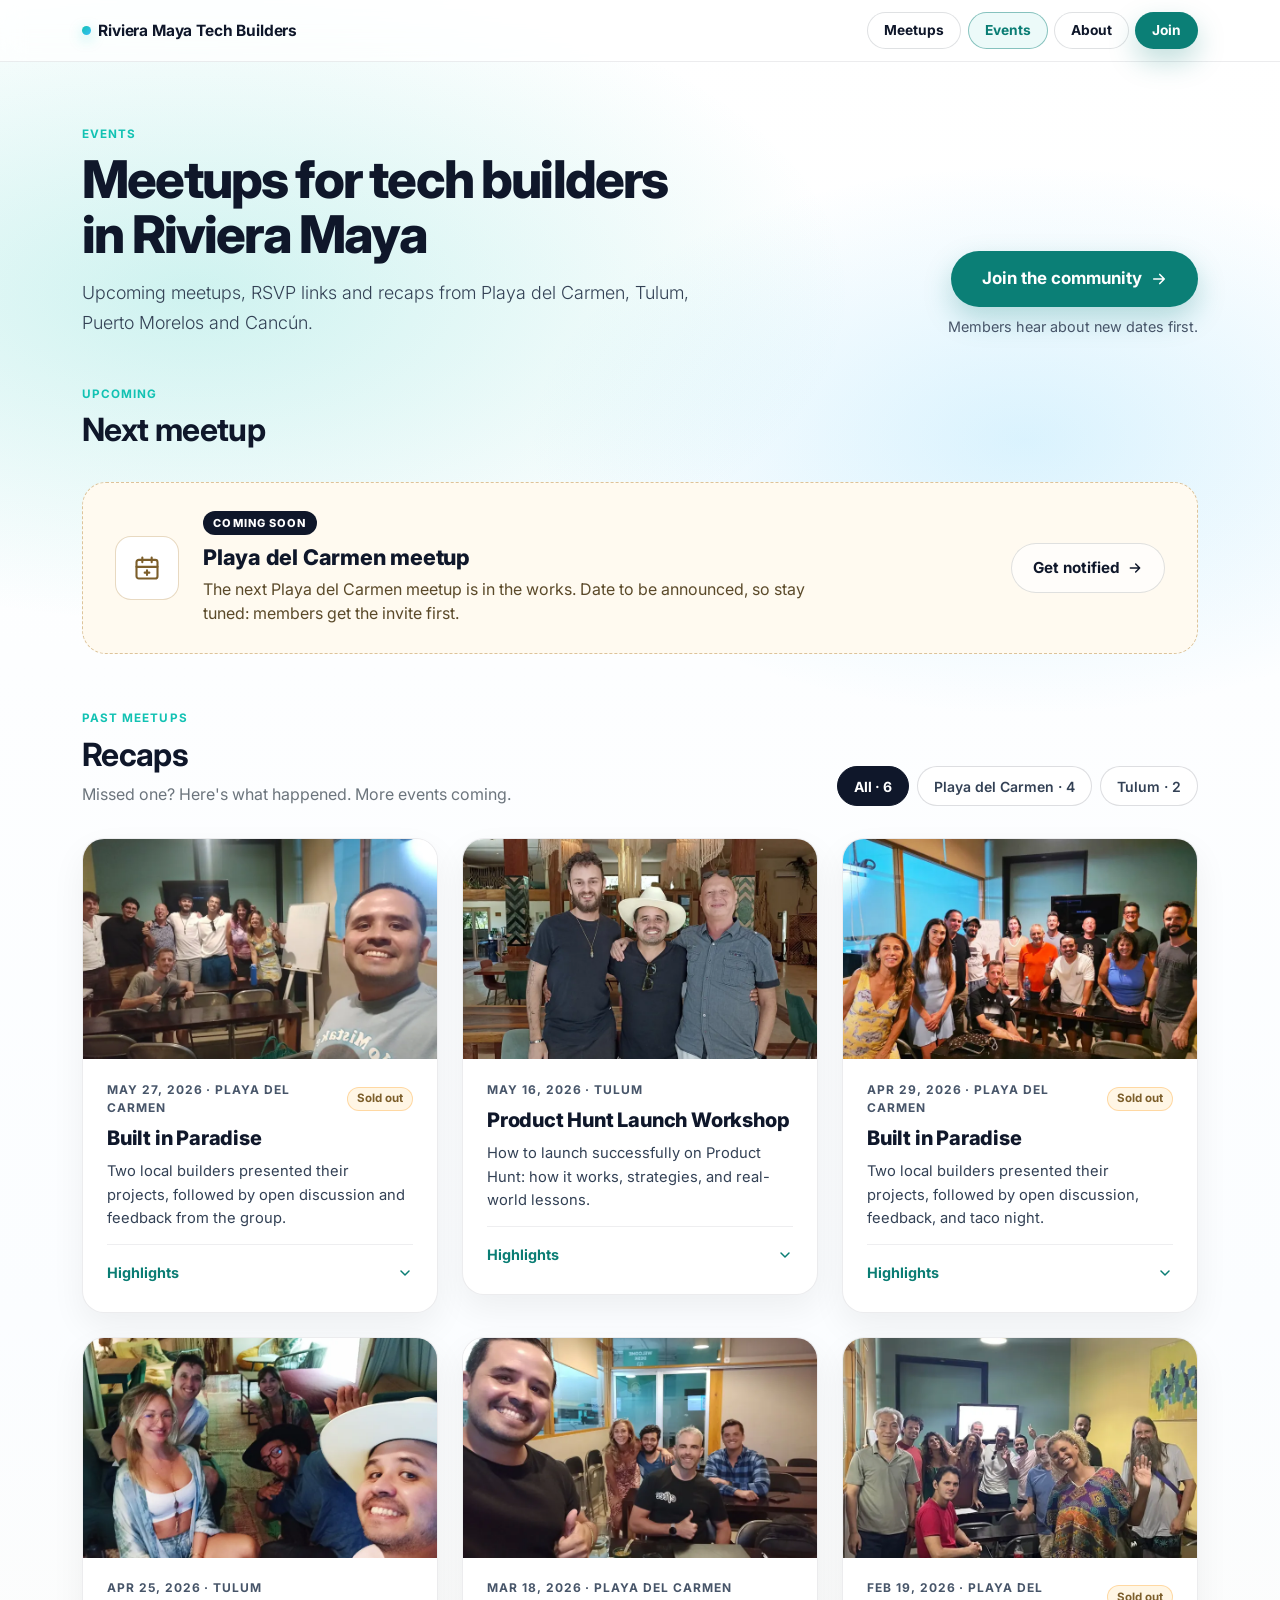
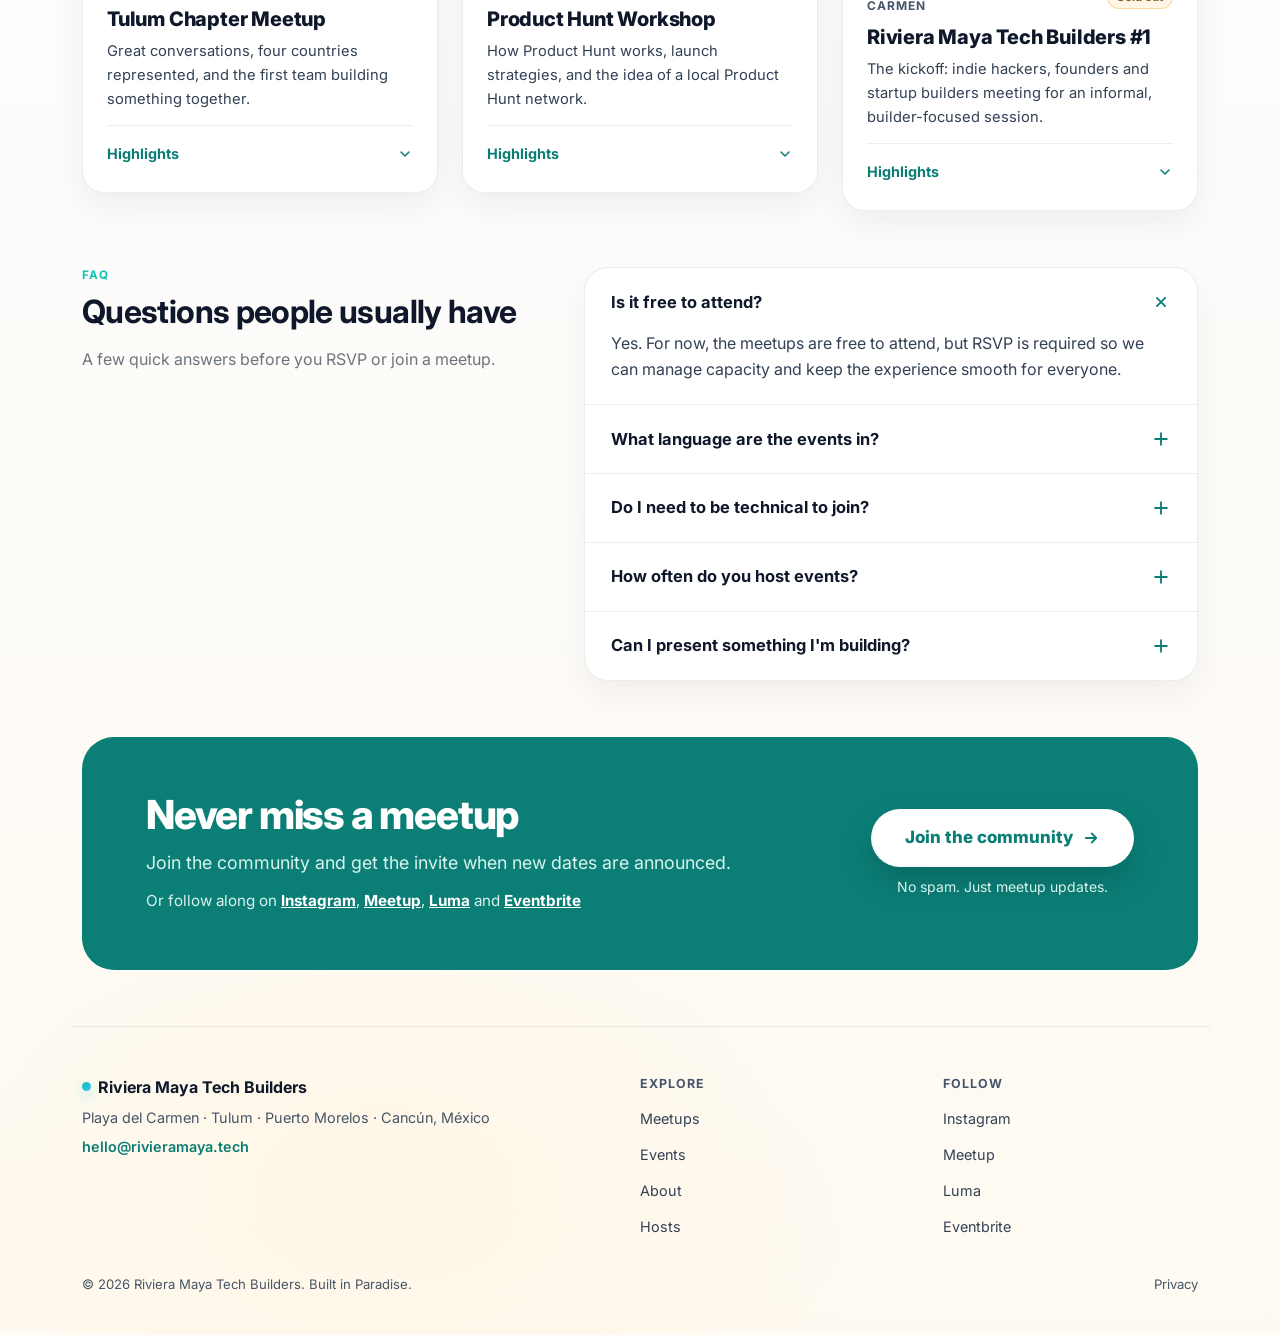
==== commit 64bba7de: "add cancun event" ====
--- a/events.html
+++ b/events.html
@@ -117,6 +117,48 @@
       },
       {
         "@type": "Event",
+        "@id": "https://rivieramaya.tech/events#event-cancun-2026-11-18",
+        "name": "Crea tu propio equipo de agentes de IA con Grok Bot — Riviera Maya Tech Builders (Cancún)",
+        "description": "Hands-on workshop (in Spanish) on building a team of AI agents with Grok Bot: roles, memory, access to real tools, and agents working together on real projects. With guest Nik Vassev. Co-organized by Riviera Maya Tech Builders and Osuna AI & Data Solutions, hosted by Universidad La Salle Cancún.",
+        "startDate": "2026-11-18T16:00:00-05:00",
+        "endDate": "2026-11-18T18:00:00-05:00",
+        "eventAttendanceMode": "https://schema.org/OfflineEventAttendanceMode",
+        "eventStatus": "https://schema.org/EventScheduled",
+        "isAccessibleForFree": true,
+        "inLanguage": "es",
+        "image": [
+          "https://rivieramaya.tech/assets/og-image.jpg"
+        ],
+        "url": "https://luma.com/wdnav1dj",
+        "organizer": {
+          "@id": "https://rivieramaya.tech/#organization"
+        },
+        "performer": {
+          "@type": "Person",
+          "name": "Nik Vassev"
+        },
+        "location": {
+          "@type": "Place",
+          "name": "Universidad La Salle Cancún",
+          "address": {
+            "@type": "PostalAddress",
+            "streetAddress": "Carretera Cancún - Playa del Carmen lote 1 Mza. 1 Km. 11.5 SM 299",
+            "addressLocality": "Cancún",
+            "postalCode": "77560",
+            "addressRegion": "Quintana Roo",
+            "addressCountry": "MX"
+          }
+        },
+        "offers": {
+          "@type": "Offer",
+          "price": "0",
+          "priceCurrency": "MXN",
+          "availability": "https://schema.org/LimitedAvailability",
+          "url": "https://luma.com/wdnav1dj"
+        }
+      },
+      {
+        "@type": "Event",
         "@id": "https://rivieramaya.tech/events#event-puerto-morelos-2026-10-29",
         "name": "Beach Coworking — Riviera Maya Tech Builders (Puerto Morelos)",
         "description": "The first Riviera Maya Tech Builders meetup in Puerto Morelos: a relaxed beach coworking session. Bring your laptop, work on whatever you're building, and meet fellow developers, indie hackers, founders and tech enthusiasts by the Caribbean. No presentations, no pitches, no formal agenda. Free admission, RSVP required.",
--- a/assets/style.css
+++ b/assets/style.css
@@ -951,3 +951,62 @@
   .faq-item summary { padding: 1.1rem 1.15rem; font-size: .97rem; }
   .faq-item p { padding: 0 1.15rem 1.1rem; font-size: .92rem; }
 }
+
+/* ════════════════════════════════════════════════════
+   PROMO REEL in Community in action
+════════════════════════════════════════════════════ */
+.ca-grid.has-reel { grid-template-columns: 300px minmax(0, 1fr) minmax(0, 1fr); grid-template-rows: 258px 258px; }
+.ca-reel { grid-row: span 2; position: relative; border-radius: 24px; overflow: hidden; background: #0f172a; box-shadow: 0 20px 48px rgba(2,6,23,.18); }
+.reel-video { width: 100%; height: 100%; object-fit: cover; display: block; cursor: pointer; }
+.reel-btn {
+  position: absolute; bottom: 14px; width: 44px; height: 44px; border-radius: 999px;
+  border: 1px solid rgba(255,255,255,.35); background: rgba(15,23,42,.55); color: #fff;
+  display: flex; align-items: center; justify-content: center; cursor: pointer;
+  backdrop-filter: blur(6px); -webkit-backdrop-filter: blur(6px); transition: background .18s;
+}
+.reel-btn:hover { background: rgba(15,23,42,.75); color: #fff; }
+.reel-btn:focus-visible, .reel-play:focus-visible { outline: 3px solid #fff; outline-offset: 2px; }
+.reel-ig { left: 14px; }
+.reel-sound { right: 14px; }
+.reel-sound .icon-sound { display: none; }
+.reel-sound[aria-pressed="true"] .icon-sound { display: block; }
+.reel-sound[aria-pressed="true"] .icon-muted { display: none; }
+.reel-play {
+  position: absolute; left: 50%; bottom: 72px; transform: translateX(-50%);
+  width: 64px; height: 64px; border-radius: 999px; border: 0;
+  background: rgba(255,255,255,.94); color: var(--cta); box-shadow: 0 12px 30px rgba(2,6,23,.30);
+  display: flex; align-items: center; justify-content: center; cursor: pointer;
+}
+.reel-play[hidden] { display: none; }
+.reel-play svg { margin-left: 3px; }
+
+@media (max-width: 991.98px) {
+  .ca-grid.has-reel { grid-template-columns: 240px minmax(0, 1fr) minmax(0, 1fr); grid-template-rows: 205px 205px; }
+}
+@media (max-width: 767.98px) {
+  .ca-grid.has-reel { grid-template-columns: repeat(2, minmax(0, 1fr)); grid-template-rows: auto 200px 140px; }
+  .ca-reel { grid-column: span 2; grid-row: auto; justify-self: center; width: min(300px, 100%); aspect-ratio: 9 / 16; border-radius: 22px; margin-bottom: .375rem; }
+}
+
+/* ════════════════════════════════════════════════════
+   COMING SOON (date to be announced)
+════════════════════════════════════════════════════ */
+.ms-item.is-tba { background: #fffaf0; border-style: dashed; border-color: rgba(180,130,50,.40); }
+.ms-item.is-tba .ms-date { background: #fff; color: #7c5e2a; }
+.btn-notify { border-color: rgba(11,127,118,.55); }
+
+.event-soon {
+  display: flex; align-items: center; gap: 1.5rem;
+  padding: 1.75rem 2rem; border-radius: 24px;
+  background: #fffaf0; border: 1.5px dashed rgba(180,130,50,.45);
+}
+.es-icon { width: 64px; height: 64px; flex-shrink: 0; border-radius: 16px; background: #fff; border: 1px solid rgba(180,130,50,.30); color: #7c5e2a; display: flex; align-items: center; justify-content: center; }
+.es-text { flex: 1 1 auto; min-width: 0; display: flex; flex-direction: column; align-items: flex-start; gap: .4rem; }
+.es-text h3 { margin: .2rem 0 0; font-size: 1.35rem; font-weight: 800; letter-spacing: -.01em; }
+.es-text p { margin: 0; color: var(--sand-ink); max-width: 620px; }
+.event-soon .btn { flex-shrink: 0; min-height: 48px; gap: .45rem; }
+@media (max-width: 767.98px) {
+  .event-soon { flex-direction: column; align-items: stretch; gap: 1rem; padding: 1.4rem 1.25rem; }
+  .es-icon { width: 52px; height: 52px; }
+  .event-soon .btn { width: 100%; }
+}
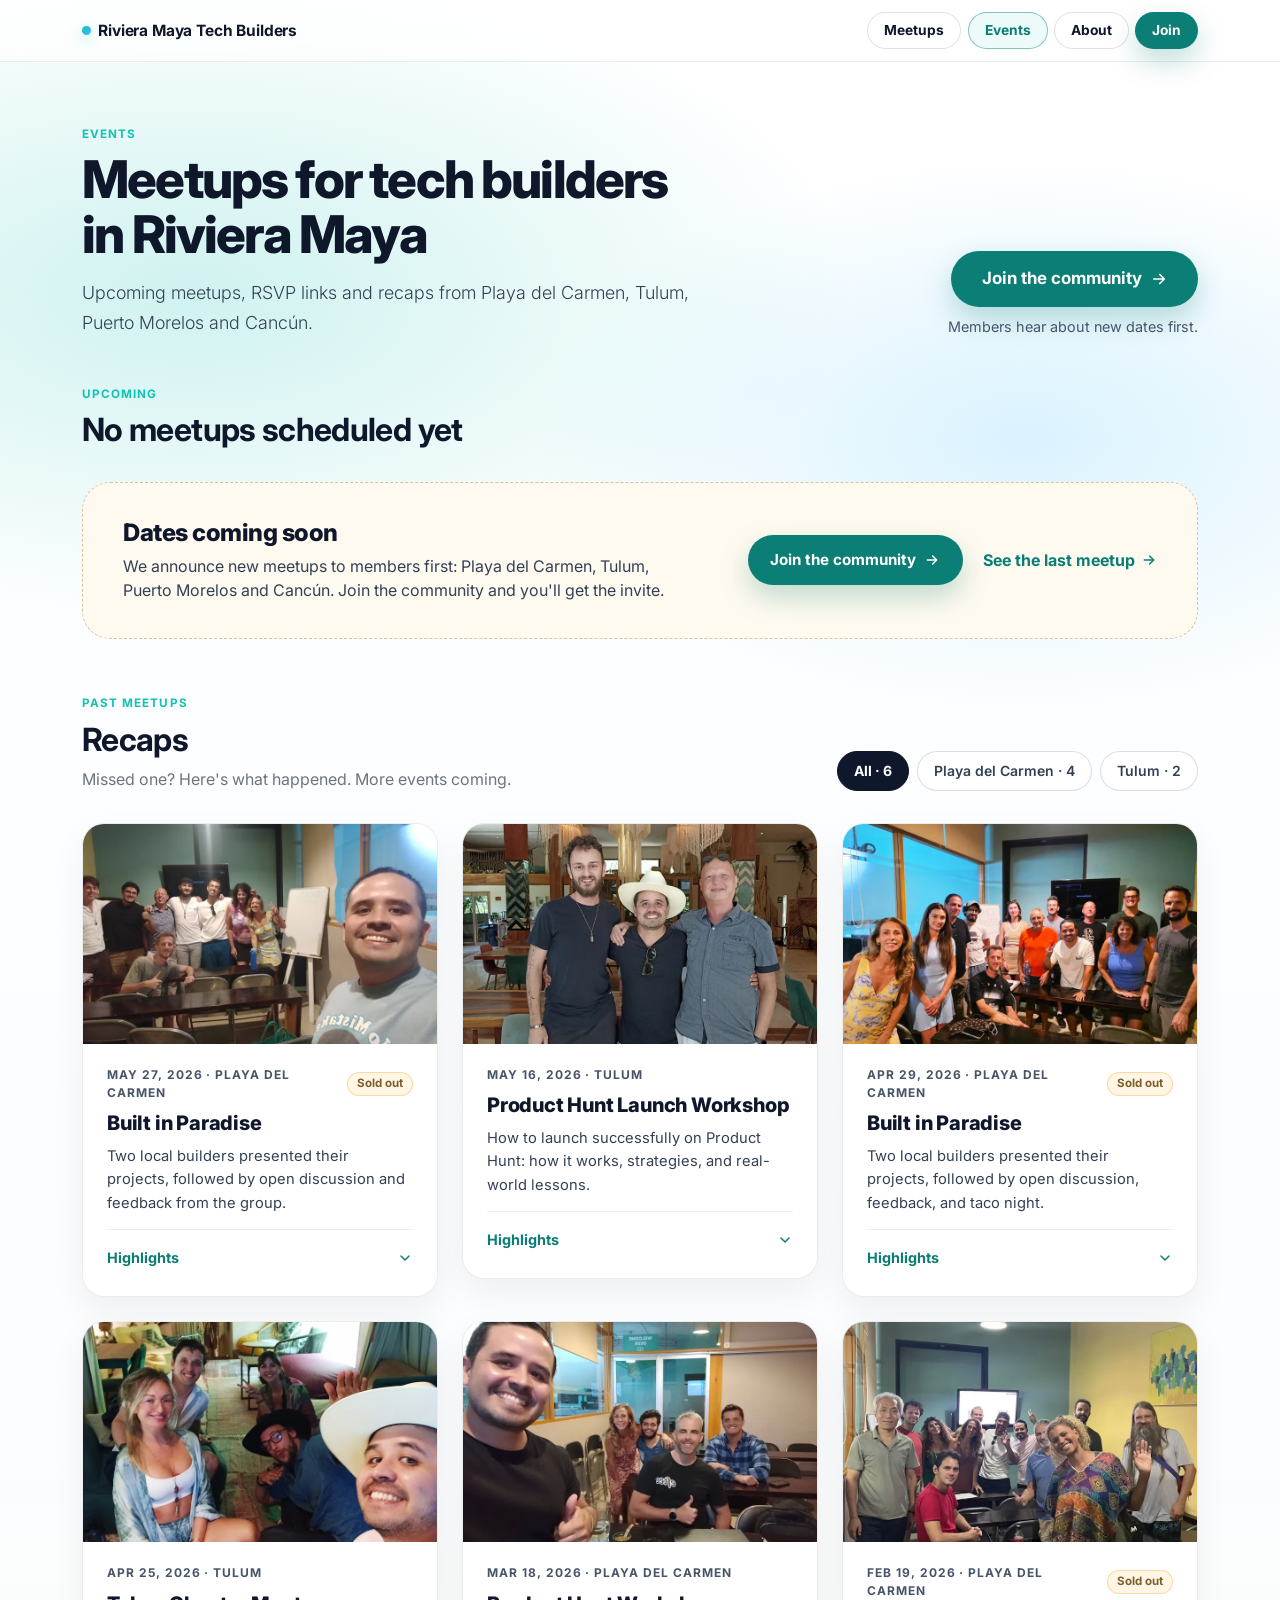
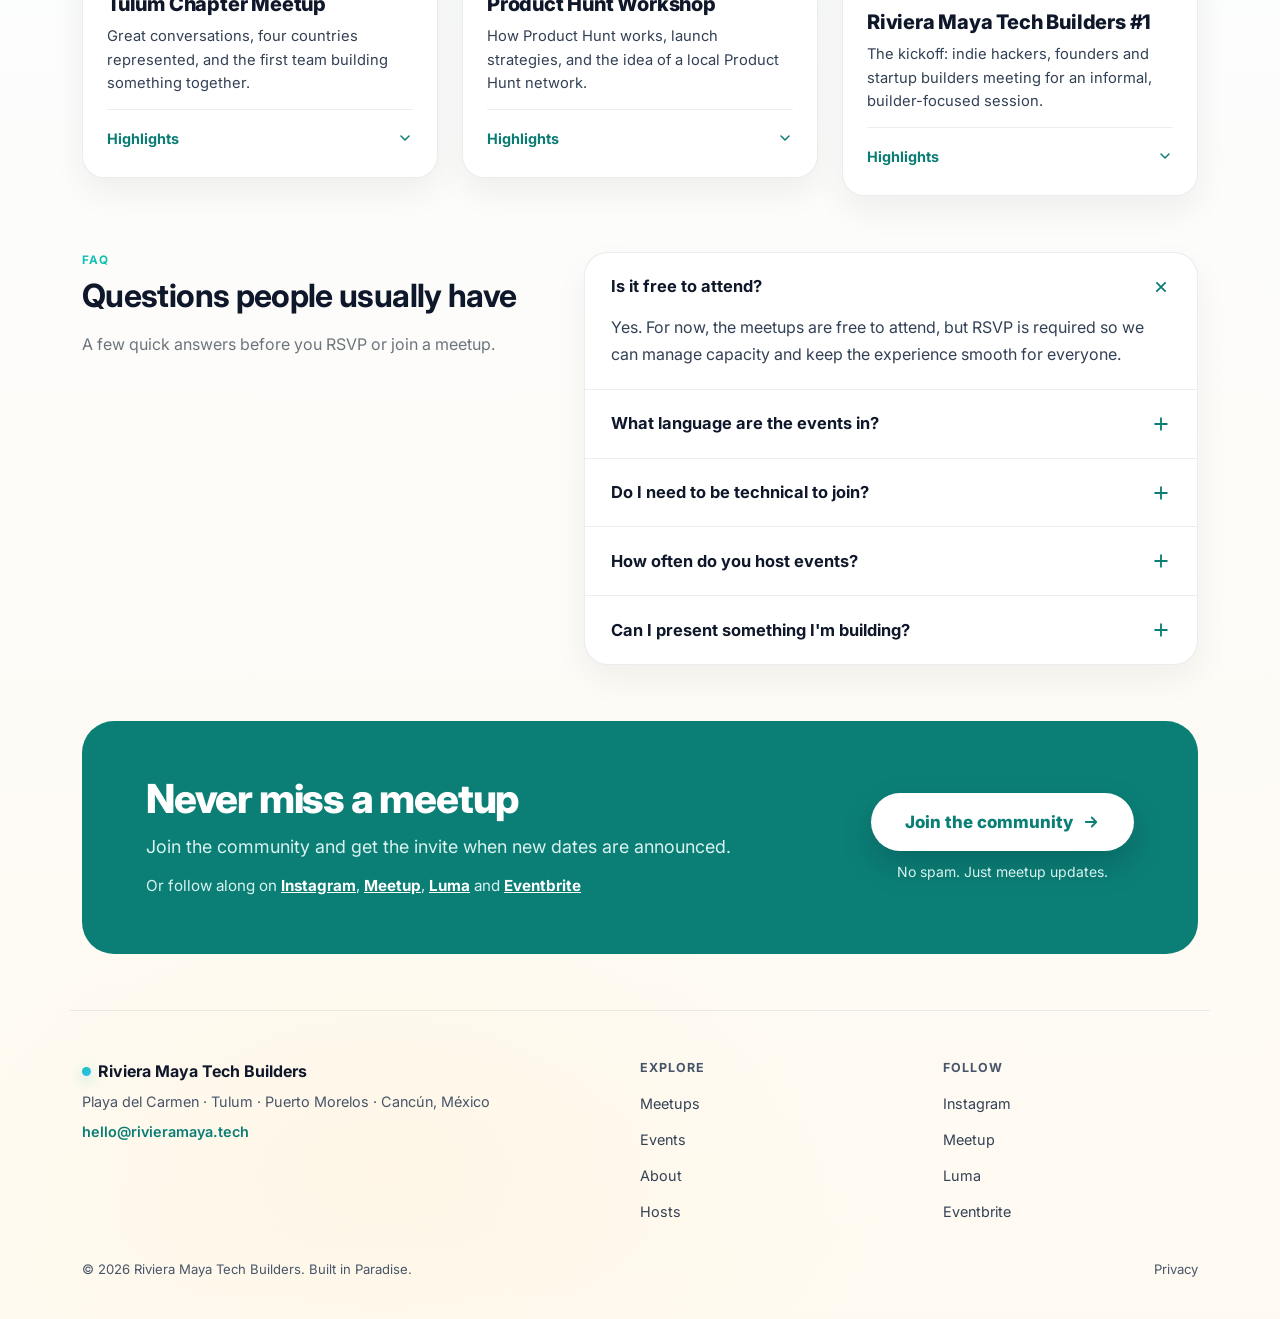
==== commit 01fc22e0: "add pdc meetup" ====
--- a/events.html
+++ b/events.html
@@ -159,6 +159,43 @@
       },
       {
         "@type": "Event",
+        "@id": "https://rivieramaya.tech/events#event-pdc-2026-11-24",
+        "name": "Tech Tuesday: Builders by the Beach — Riviera Maya Tech Builders (Playa del Carmen)",
+        "description": "A relaxed beachside meetup for developers, indie hackers, founders and startup builders in Playa del Carmen. Share what you're building, swap ideas and get feedback. No presentations, no pitches, no agenda. Free, RSVP encouraged.",
+        "startDate": "2026-11-24T17:00:00-05:00",
+        "endDate": "2026-11-24T20:00:00-05:00",
+        "eventAttendanceMode": "https://schema.org/OfflineEventAttendanceMode",
+        "eventStatus": "https://schema.org/EventScheduled",
+        "isAccessibleForFree": true,
+        "image": [
+          "https://rivieramaya.tech/assets/og-image.jpg"
+        ],
+        "url": "https://luma.com/1wnfx4vs",
+        "organizer": {
+          "@id": "https://rivieramaya.tech/#organization"
+        },
+        "location": {
+          "@type": "Place",
+          "name": "Zenzi Beach",
+          "address": {
+            "@type": "PostalAddress",
+            "streetAddress": "Calle 10 Norte 018, Centro",
+            "addressLocality": "Playa del Carmen",
+            "postalCode": "77710",
+            "addressRegion": "Quintana Roo",
+            "addressCountry": "MX"
+          }
+        },
+        "offers": {
+          "@type": "Offer",
+          "price": "0",
+          "priceCurrency": "MXN",
+          "availability": "https://schema.org/InStock",
+          "url": "https://luma.com/1wnfx4vs"
+        }
+      },
+      {
+        "@type": "Event",
         "@id": "https://rivieramaya.tech/events#event-puerto-morelos-2026-10-29",
         "name": "Beach Coworking — Riviera Maya Tech Builders (Puerto Morelos)",
         "description": "The first Riviera Maya Tech Builders meetup in Puerto Morelos: a relaxed beach coworking session. Bring your laptop, work on whatever you're building, and meet fellow developers, indie hackers, founders and tech enthusiasts by the Caribbean. No presentations, no pitches, no formal agenda. Free admission, RSVP required.",
